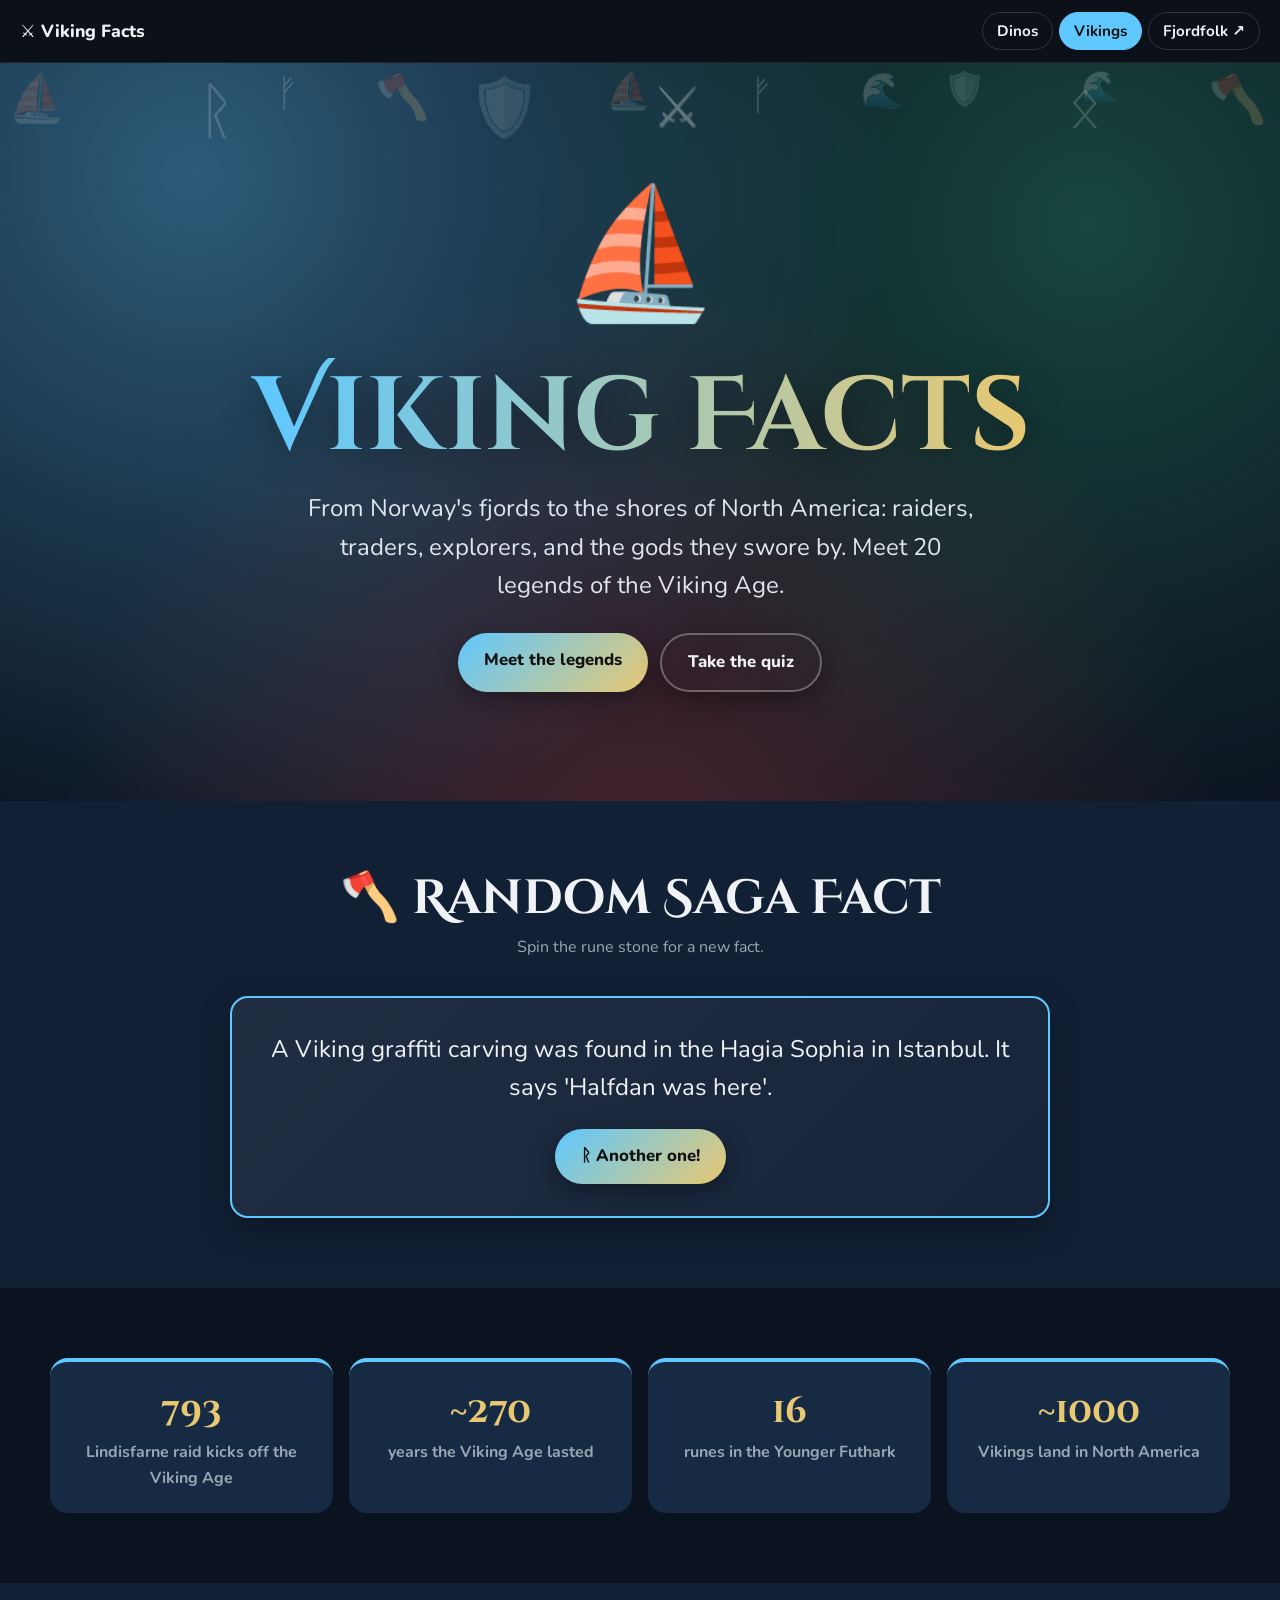
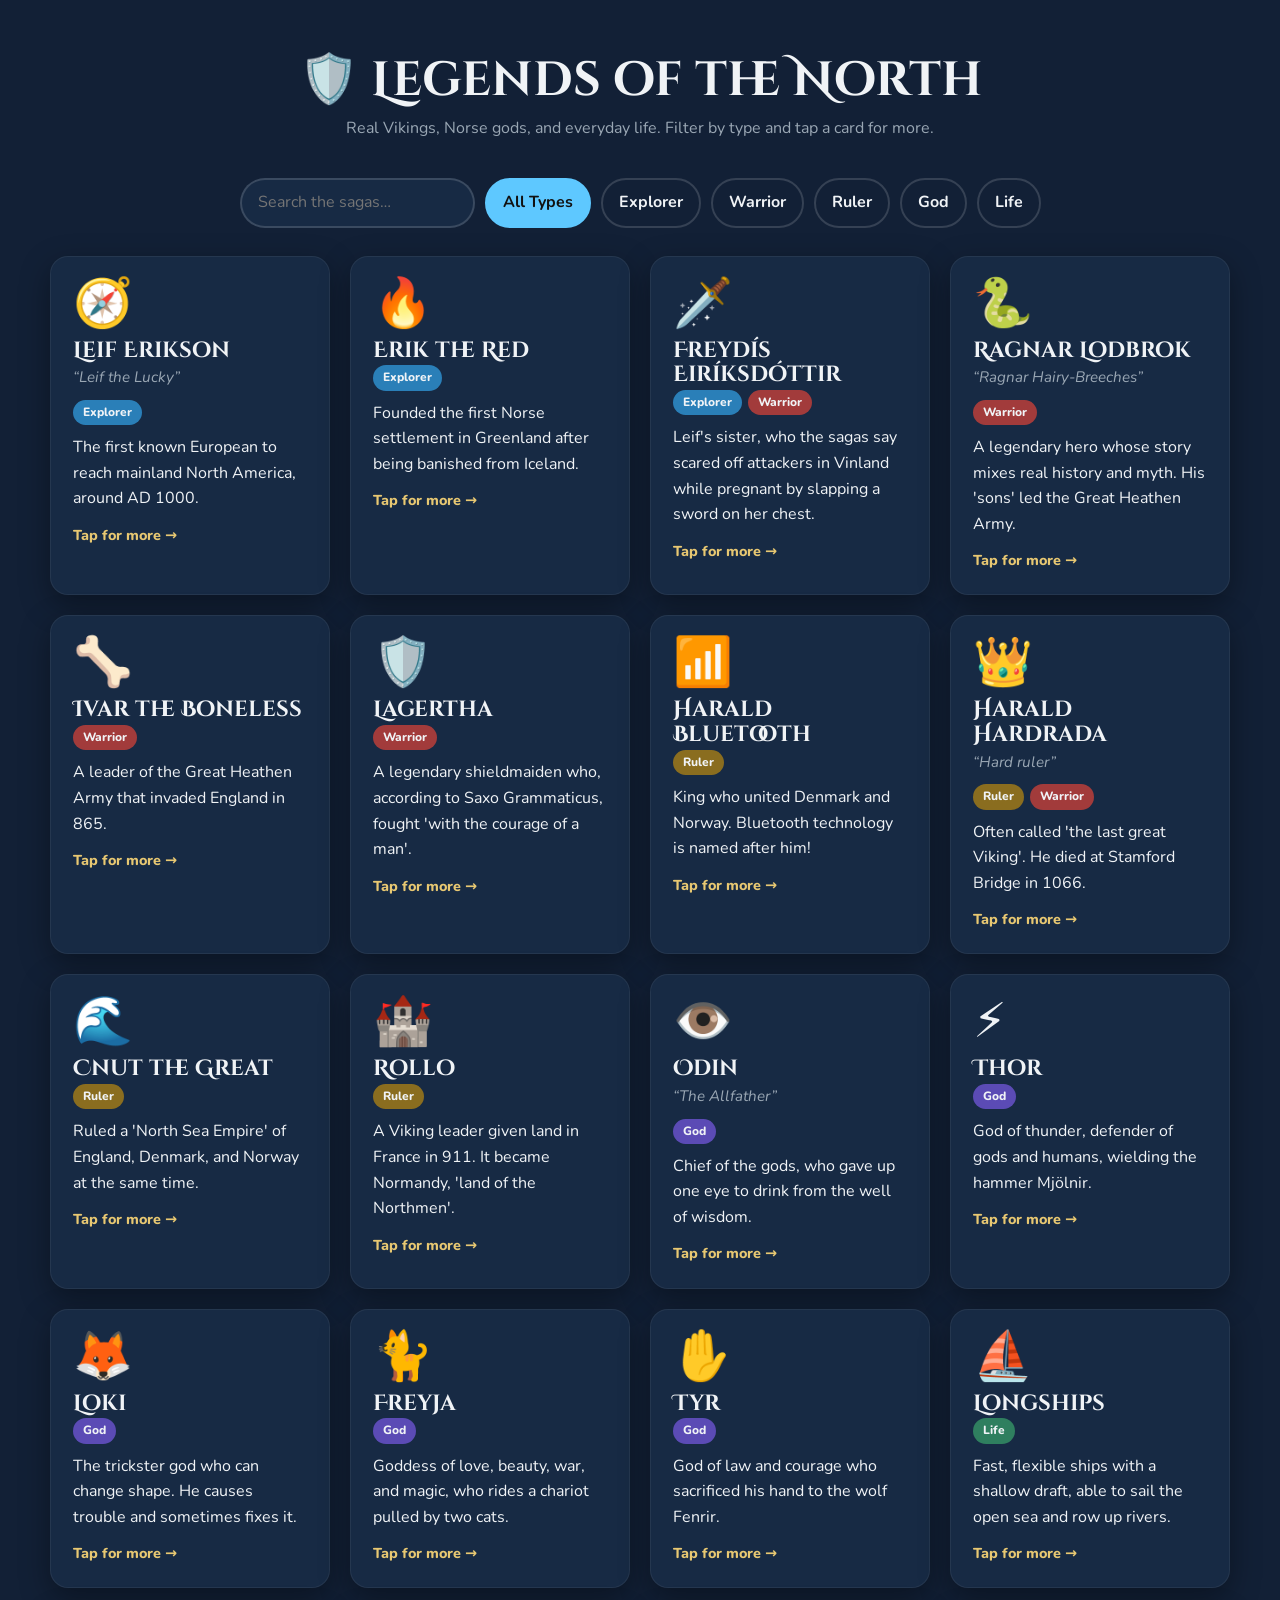
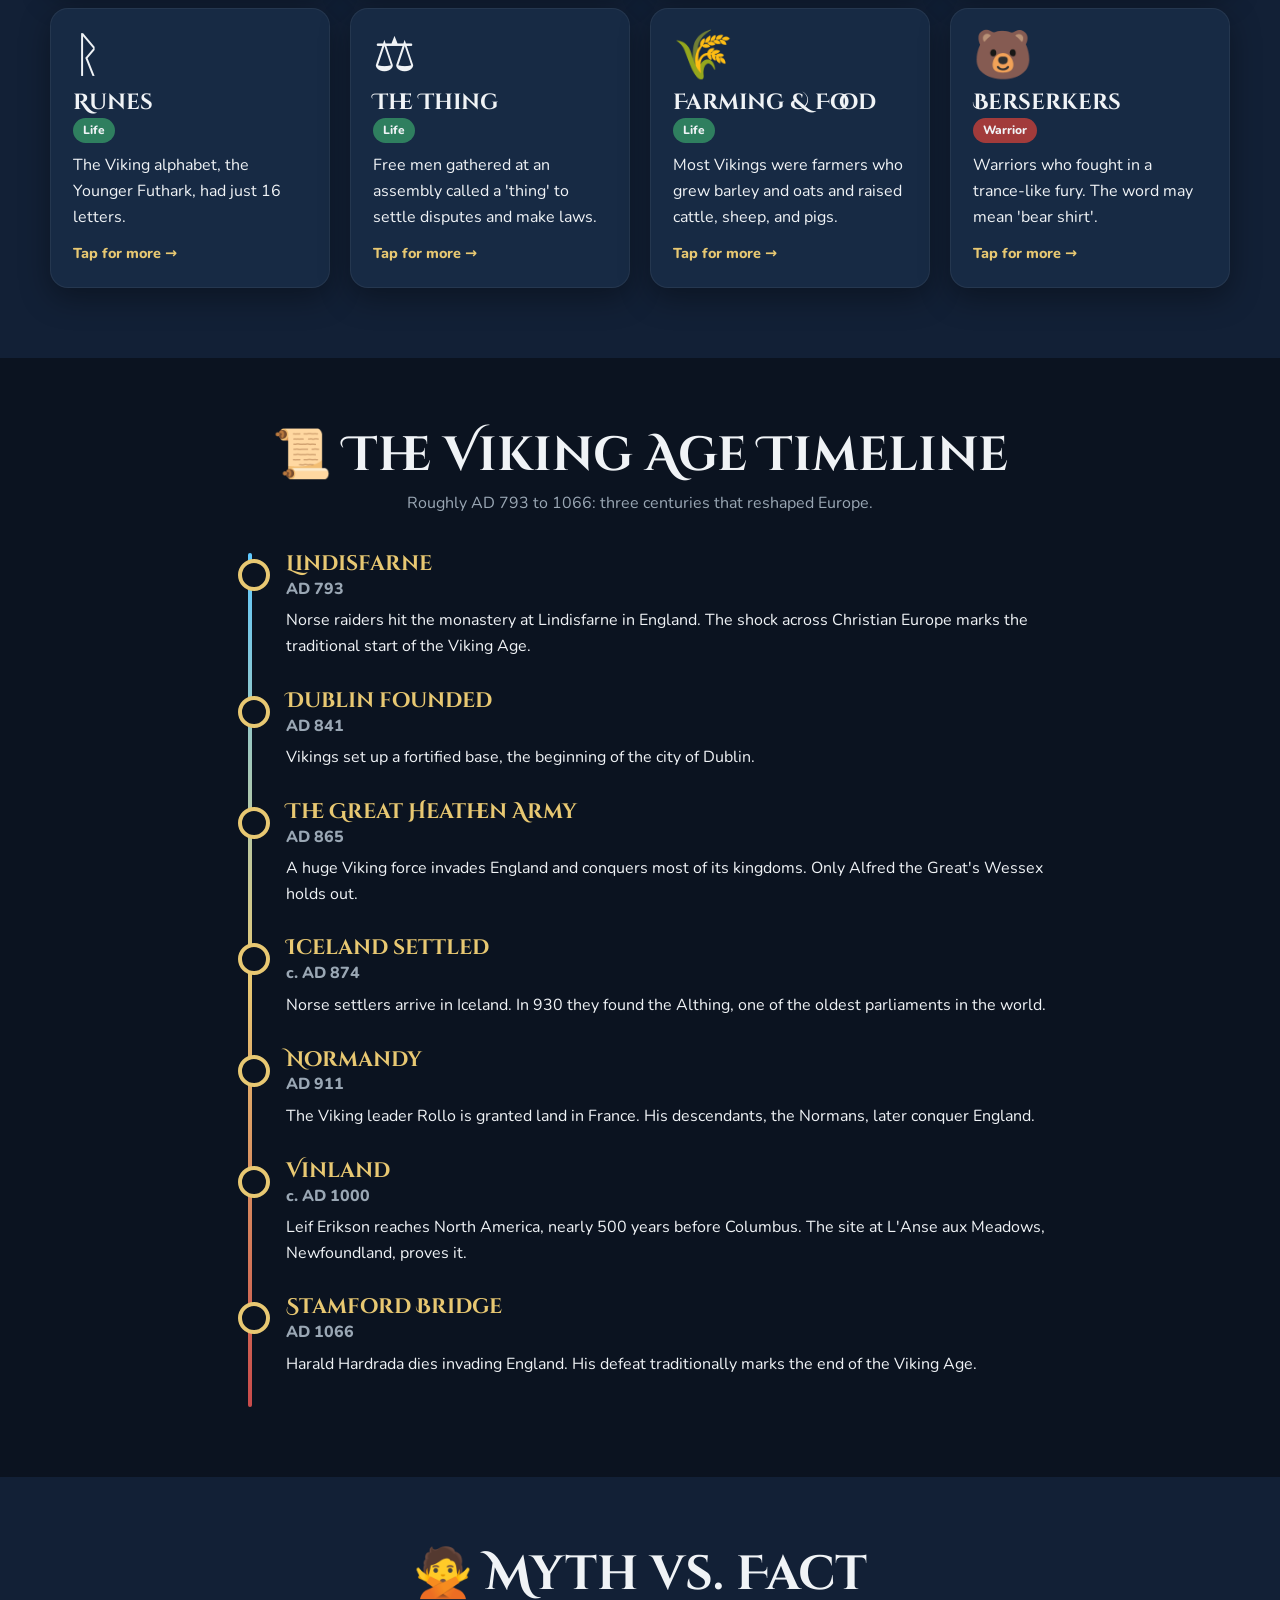
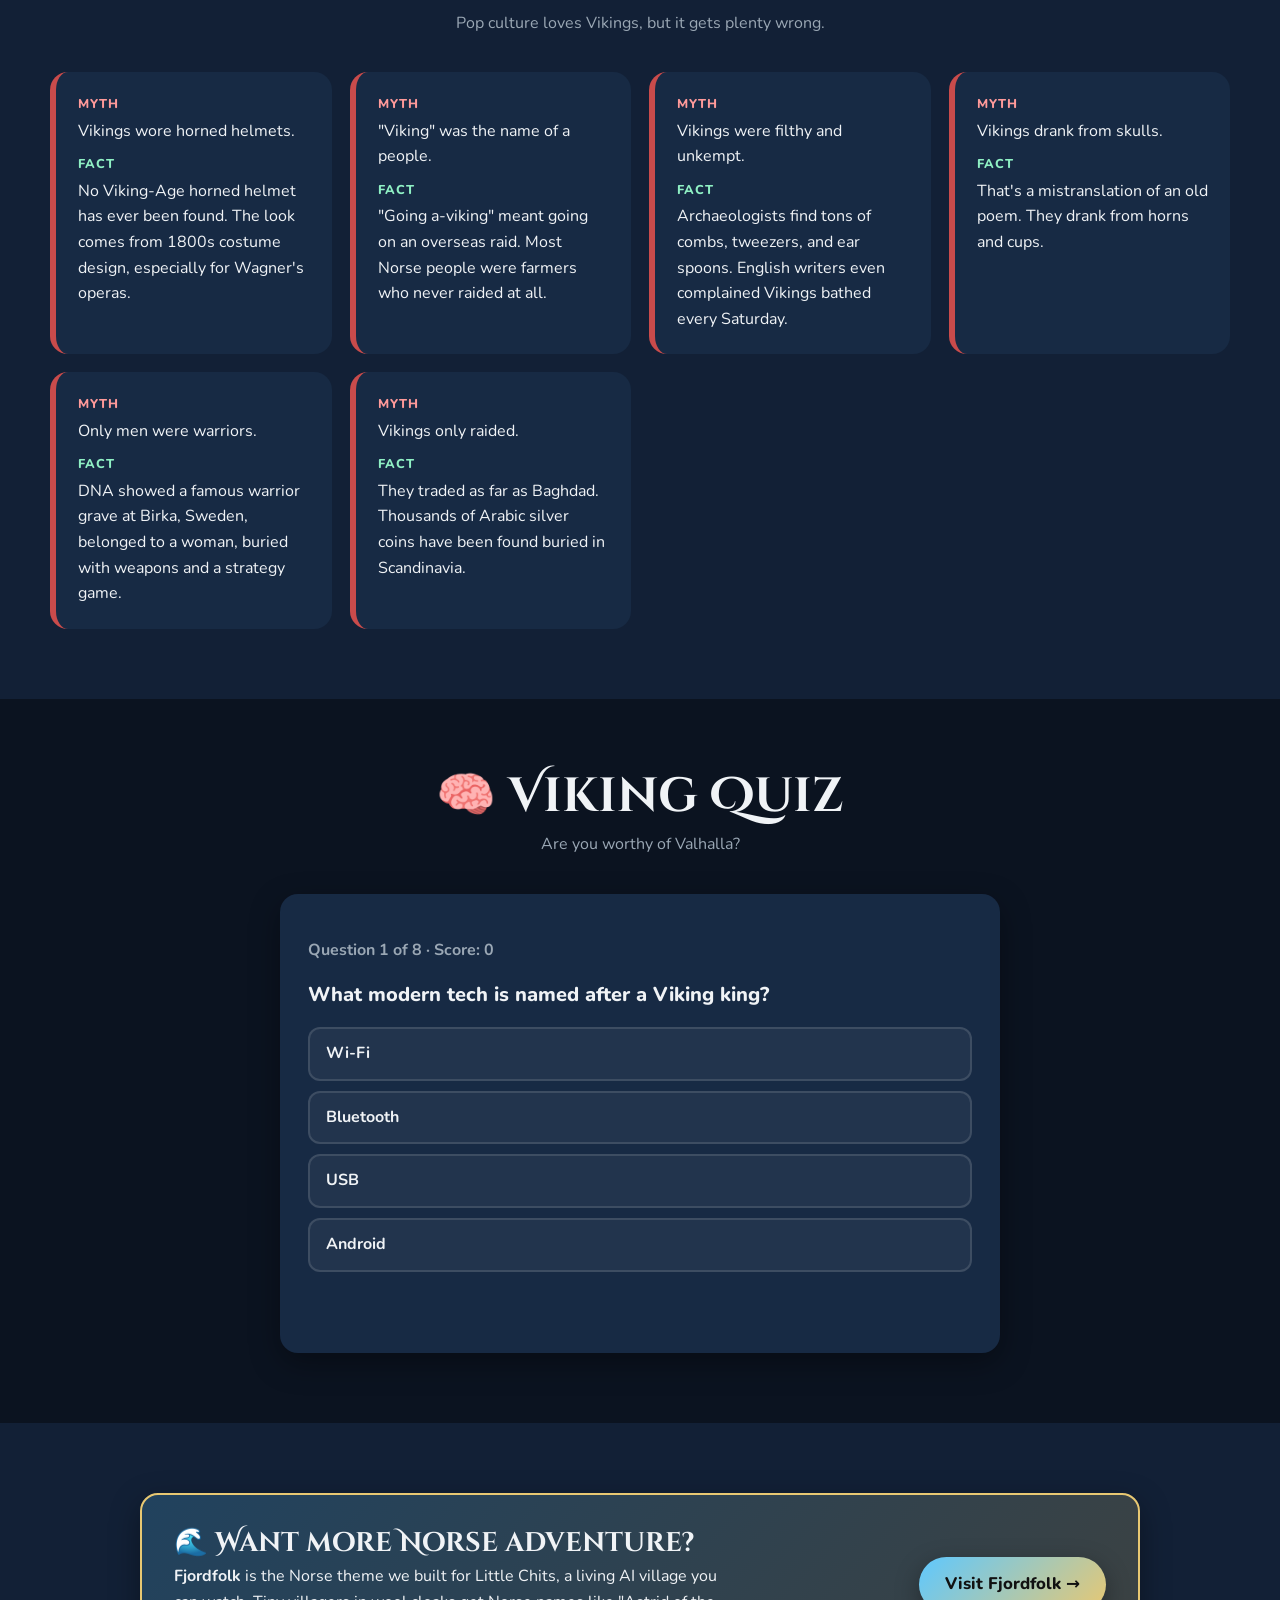
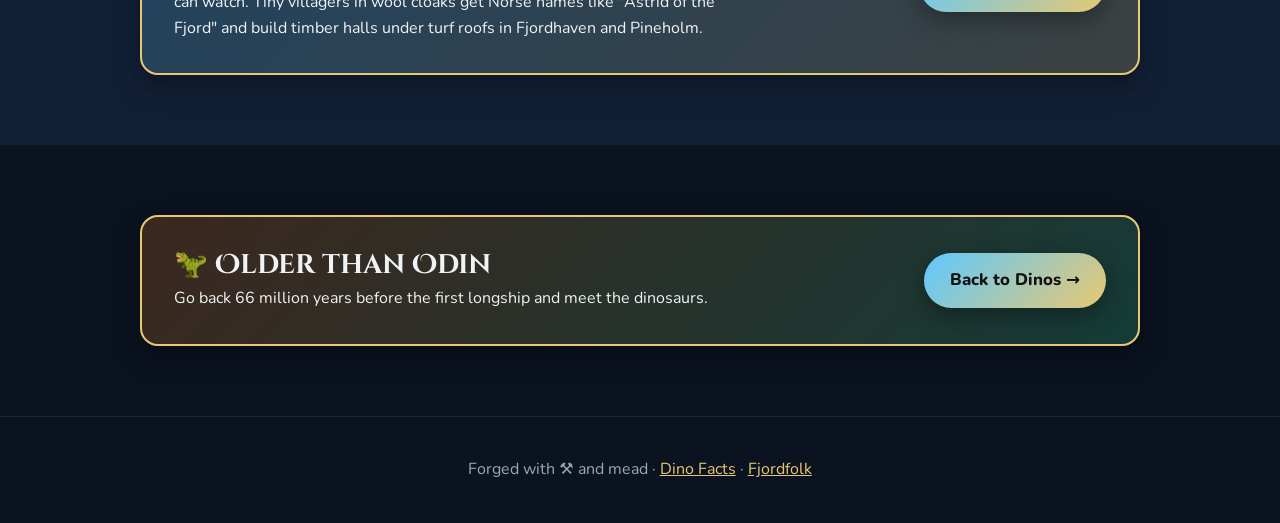
==== index.html @ f82a0529 "Viking Facts site Co-Authored-By: Claude Opus 5.5 <noreply@anthropic.com> Claude-Session: https://cl" ====
<!doctype html>
<html lang="en">
<head>
  <meta charset="utf-8" />
  <meta name="viewport" content="width=device-width, initial-scale=1" />
  <title>Viking Facts</title>
  <meta name="description" content="Raiders, explorers, gods and runes: epic facts about the Viking Age." />
  <link rel="icon" href="data:image/svg+xml,<svg xmlns='http://www.w3.org/2000/svg' viewBox='0 0 100 100'><text y='.9em' font-size='90'>⚔️</text></svg>" />
  <link rel="preconnect" href="https://fonts.googleapis.com" />
  <link rel="preconnect" href="https://fonts.gstatic.com" crossorigin />
  <link href="https://fonts.googleapis.com/css2?family=Cinzel+Decorative:wght@700&family=Nunito:wght@400;700;800&display=swap" rel="stylesheet" />
  <link rel="stylesheet" href="styles.css" />
</head>
<body class="vikings">
  <nav class="nav">
    <a class="brand" href="./">⚔️ Viking Facts</a>
    <div class="links">
      <a href="https://poptartsmmmgood117-bit.github.io/dino-facts-site/">Dinos</a>
      <a href="./" class="active">Vikings</a>
      <a href="https://github.com/poptartsmmmgood117-bit/little-chits/blob/feat/norse-theme/docs/norse-theme.md" class="fjordfolk-link" target="_blank" rel="noopener">Fjordfolk ↗</a>
    </div>
  </nav>

  <header class="hero">
    <div class="floaters" aria-hidden="true"></div>
    <div>
      <div class="big-emoji" aria-hidden="true">⛵</div>
      <h1>Viking Facts</h1>
      <p class="tagline">From Norway's fjords to the shores of North America: raiders, traders, explorers, and the gods they swore by. Meet <span id="item-count">20</span> legends of the Viking Age.</p>
      <div class="ctas">
        <a class="btn" href="#legends">Meet the legends</a>
        <a class="btn ghost" href="#quiz-section">Take the quiz</a>
      </div>
    </div>
  </header>

  <section class="alt">
    <div class="wrap reveal">
      <h2 class="section-title">🪓 Random Saga Fact</h2>
      <p class="section-sub">Spin the rune stone for a new fact.</p>
      <div class="fact-box">
        <p id="fact-text" aria-live="polite"></p>
        <button class="btn" id="fact-btn">ᚱ Another one!</button>
      </div>
    </div>
  </section>

  <section>
    <div class="wrap reveal">
      <div class="stats">
        <div class="stat"><div class="num">793</div><div class="lbl">Lindisfarne raid kicks off the Viking Age</div></div>
        <div class="stat"><div class="num">~270</div><div class="lbl">years the Viking Age lasted</div></div>
        <div class="stat"><div class="num">16</div><div class="lbl">runes in the Younger Futhark</div></div>
        <div class="stat"><div class="num">~1000</div><div class="lbl">Vikings land in North America</div></div>
      </div>
    </div>
  </section>

  <section class="alt" id="legends">
    <div class="wrap">
      <h2 class="section-title">🛡️ Legends of the North</h2>
      <p class="section-sub">Real Vikings, Norse gods, and everyday life. Filter by type and tap a card for more.</p>
      <div class="controls" id="controls">
        <input id="search" type="search" placeholder="Search the sagas…" aria-label="Search Viking facts" />
      </div>
      <div class="grid" id="grid"></div>
    </div>
  </section>

  <section>
    <div class="wrap">
      <h2 class="section-title">📜 The Viking Age Timeline</h2>
      <p class="section-sub">Roughly AD 793 to 1066: three centuries that reshaped Europe.</p>
      <div class="timeline">
        <div class="tl-item reveal"><h3>Lindisfarne</h3><div class="when">AD 793</div><p>Norse raiders hit the monastery at Lindisfarne in England. The shock across Christian Europe marks the traditional start of the Viking Age.</p></div>
        <div class="tl-item reveal"><h3>Dublin founded</h3><div class="when">AD 841</div><p>Vikings set up a fortified base, the beginning of the city of Dublin.</p></div>
        <div class="tl-item reveal"><h3>The Great Heathen Army</h3><div class="when">AD 865</div><p>A huge Viking force invades England and conquers most of its kingdoms. Only Alfred the Great's Wessex holds out.</p></div>
        <div class="tl-item reveal"><h3>Iceland settled</h3><div class="when">c. AD 874</div><p>Norse settlers arrive in Iceland. In 930 they found the Althing, one of the oldest parliaments in the world.</p></div>
        <div class="tl-item reveal"><h3>Normandy</h3><div class="when">AD 911</div><p>The Viking leader Rollo is granted land in France. His descendants, the Normans, later conquer England.</p></div>
        <div class="tl-item reveal"><h3>Vinland</h3><div class="when">c. AD 1000</div><p>Leif Erikson reaches North America, nearly 500 years before Columbus. The site at L'Anse aux Meadows, Newfoundland, proves it.</p></div>
        <div class="tl-item reveal"><h3>Stamford Bridge</h3><div class="when">AD 1066</div><p>Harald Hardrada dies invading England. His defeat traditionally marks the end of the Viking Age.</p></div>
      </div>
    </div>
  </section>

  <section class="alt">
    <div class="wrap">
      <h2 class="section-title">🙅 Myth vs. Fact</h2>
      <p class="section-sub">Pop culture loves Vikings, but it gets plenty wrong.</p>
      <div class="myths">
        <div class="myth reveal"><div class="label m">Myth</div><p>Vikings wore horned helmets.</p><div class="label f">Fact</div><p>No Viking-Age horned helmet has ever been found. The look comes from 1800s costume design, especially for Wagner's operas.</p></div>
        <div class="myth reveal"><div class="label m">Myth</div><p>"Viking" was the name of a people.</p><div class="label f">Fact</div><p>"Going a-viking" meant going on an overseas raid. Most Norse people were farmers who never raided at all.</p></div>
        <div class="myth reveal"><div class="label m">Myth</div><p>Vikings were filthy and unkempt.</p><div class="label f">Fact</div><p>Archaeologists find tons of combs, tweezers, and ear spoons. English writers even complained Vikings bathed every Saturday.</p></div>
        <div class="myth reveal"><div class="label m">Myth</div><p>Vikings drank from skulls.</p><div class="label f">Fact</div><p>That's a mistranslation of an old poem. They drank from horns and cups.</p></div>
        <div class="myth reveal"><div class="label m">Myth</div><p>Only men were warriors.</p><div class="label f">Fact</div><p>DNA showed a famous warrior grave at Birka, Sweden, belonged to a woman, buried with weapons and a strategy game.</p></div>
        <div class="myth reveal"><div class="label m">Myth</div><p>Vikings only raided.</p><div class="label f">Fact</div><p>They traded as far as Baghdad. Thousands of Arabic silver coins have been found buried in Scandinavia.</p></div>
      </div>
    </div>
  </section>

  <section id="quiz-section">
    <div class="wrap">
      <h2 class="section-title">🧠 Viking Quiz</h2>
      <p class="section-sub">Are you worthy of Valhalla?</p>
      <div class="quiz reveal" id="quiz"></div>
    </div>
  </section>

  <section class="alt">
    <div class="promo reveal">
      <div>
        <h3>🌊 Want more Norse adventure?</h3>
        <p><strong>Fjordfolk</strong> is the Norse theme we built for Little Chits, a living AI village you can watch. Tiny villagers in wool cloaks get Norse names like "Astrid of the Fjord" and build timber halls under turf roofs in Fjordhaven and Pineholm.</p>
      </div>
      <a class="btn fjordfolk-link" href="https://github.com/poptartsmmmgood117-bit/little-chits/blob/feat/norse-theme/docs/norse-theme.md" target="_blank" rel="noopener">Visit Fjordfolk →</a>
    </div>
  </section>

  <section>
    <div class="promo reveal" style="background: linear-gradient(135deg, rgba(255,122,24,0.2), rgba(61,220,151,0.2));">
      <div>
        <h3>🦖 Older than Odin</h3>
        <p>Go back 66 million years before the first longship and meet the dinosaurs.</p>
      </div>
      <a class="btn" href="https://poptartsmmmgood117-bit.github.io/dino-facts-site/">Back to Dinos →</a>
    </div>
  </section>

  <footer>Forged with ⚒️ and mead · <a href="https://poptartsmmmgood117-bit.github.io/dino-facts-site/">Dino Facts</a> · <a href="https://github.com/poptartsmmmgood117-bit/little-chits/blob/feat/norse-theme/docs/norse-theme.md" class="fjordfolk-link" target="_blank" rel="noopener">Fjordfolk</a></footer>

  <div class="modal" id="modal" role="dialog" aria-modal="true" aria-label="Details">
    <div class="panel">
      <button class="close" aria-label="Close">✕</button>
      <div id="modal-body"></div>
    </div>
  </div>

  <script>
    window.PAGE = {
      floaters: ["⛵", "🪓", "🛡️", "⚔️", "🌊", "ᚠ", "ᚱ", "ᛟ"],
      emptyText: "Nothing found. Lost at sea? 🌊",
      filterGroups: [{ name: "Types", values: ["Explorer", "Warrior", "Ruler", "God", "Life"] }],
      facts: [
        "Vikings reached North America around the year 1000, nearly 500 years before Columbus.",
        "Viking longships were so light they could be carried over land between rivers.",
        "Our days Tuesday, Wednesday, Thursday and Friday are named after Norse gods: Tyr, Odin (Woden), Thor, and Frigg.",
        "Norse women could own property, run farms, and divorce their husbands.",
        "Vikings used a 'sunstone', probably a crystal like Iceland spar, to find the sun on cloudy days.",
        "Words like 'sky', 'egg', 'knife', 'window' and 'berserk' all come from Old Norse.",
        "Iceland's parliament, the Althing, was founded in 930 and is one of the oldest in the world.",
        "Vikings served as elite bodyguards to the Byzantine emperor. They were called the Varangian Guard.",
        "A Viking graffiti carving was found in the Hagia Sophia in Istanbul. It says 'Halfdan was here'.",
        "Vikings played a board game called hnefatafl, a bit like chess.",
        "Bluetooth is named after Harald 'Bluetooth' Gormsson; its logo combines his initials in runes.",
        "Some Vikings filed grooves into their front teeth, possibly as a status symbol.",
        "Vikings made skis and ice skates out of animal bones.",
        "The Oseberg ship burial, from 834, held two women along with a cart, sleds, and animals.",
        "Vikings bleached their hair and beards with a strong lye soap. Blonde was in.",
      ],
      items: [
        { name: "Leif Erikson", icon: "🧭", tags: ["Explorer"], meaning: "Leif the Lucky",
          fact: "The first known European to reach mainland North America, around AD 1000.",
          stats: "c. 970 – c. 1020 · Iceland & Greenland",
          extra: ["He called the land 'Vinland' for the grapes (or berries) he found.", "His father was Erik the Red.", "In the US, October 9 is Leif Erikson Day."] },
        { name: "Erik the Red", icon: "🔥", tags: ["Explorer"],
          fact: "Founded the first Norse settlement in Greenland after being banished from Iceland.",
          stats: "c. 950 – c. 1003 · Norway, Iceland, Greenland",
          extra: ["He named it 'Greenland' to attract settlers. Clever marketing!", "He got his nickname from his red hair and beard.", "Norse Greenland lasted about 450 years."] },
        { name: "Freydís Eiríksdóttir", icon: "🗡️", tags: ["Explorer", "Warrior"],
          fact: "Leif's sister, who the sagas say scared off attackers in Vinland while pregnant by slapping a sword on her chest.",
          stats: "c. 1000 · Greenland & Vinland",
          extra: ["She appears in both Vinland sagas.", "The sagas show her as fierce and ruthless.", "She led her own expedition to Vinland."] },
        { name: "Ragnar Lodbrok", icon: "🐍", tags: ["Warrior"], meaning: "Ragnar Hairy-Breeches",
          fact: "A legendary hero whose story mixes real history and myth. His 'sons' led the Great Heathen Army.",
          stats: "9th century (legendary)",
          extra: ["Legend says he died in King Ælla's snake pit.", "His nickname came from protective shaggy trousers.", "Historians still debate whether he was one person or several."] },
        { name: "Ivar the Boneless", icon: "🦴", tags: ["Warrior"],
          fact: "A leader of the Great Heathen Army that invaded England in 865.",
          stats: "Died c. 873",
          extra: ["Nobody knows for sure where 'Boneless' came from.", "He helped capture York in 866.", "He may also have ruled Dublin."] },
        { name: "Lagertha", icon: "🛡️", tags: ["Warrior"],
          fact: "A legendary shieldmaiden who, according to Saxo Grammaticus, fought 'with the courage of a man'.",
          stats: "Legendary · Norway",
          extra: ["She appears in the 12th-century Gesta Danorum.", "The story says she was once married to Ragnar.", "Historians debate how common real shieldmaidens were."] },
        { name: "Harald Bluetooth", icon: "📶", tags: ["Ruler"],
          fact: "King who united Denmark and Norway. Bluetooth technology is named after him!",
          stats: "c. 910 – c. 986 · Denmark",
          extra: ["He raised the Jelling Stones, called 'Denmark's birth certificate'.", "The Bluetooth logo combines his runic initials ᚼ and ᛒ.", "His nickname may have come from a dead tooth."] },
        { name: "Harald Hardrada", icon: "👑", tags: ["Ruler", "Warrior"], meaning: "Hard ruler",
          fact: "Often called 'the last great Viking'. He died at Stamford Bridge in 1066.",
          stats: "c. 1015 – 1066 · Norway",
          extra: ["He served in the Byzantine Varangian Guard.", "He's said to have stood almost 2 m tall.", "He founded the city of Oslo."] },
        { name: "Cnut the Great", icon: "🌊", tags: ["Ruler"],
          fact: "Ruled a 'North Sea Empire' of England, Denmark, and Norway at the same time.",
          stats: "c. 990 – 1035",
          extra: ["Legend says he showed his courtiers he couldn't command the tide.", "He was a fairly popular king of England.", "He went on a pilgrimage to Rome in 1027."] },
        { name: "Rollo", icon: "🏰", tags: ["Ruler"],
          fact: "A Viking leader given land in France in 911. It became Normandy, 'land of the Northmen'.",
          stats: "c. 860 – c. 930",
          extra: ["William the Conqueror was his great-great-great-grandson.", "Legend says he was too big for any horse to carry.", "He was baptized as a Christian named Robert."] },
        { name: "Odin", icon: "👁️", tags: ["God"], meaning: "The Allfather",
          fact: "Chief of the gods, who gave up one eye to drink from the well of wisdom.",
          extra: ["He hung on the world tree Yggdrasil for nine nights to learn the runes.", "His ravens Huginn and Muninn (Thought and Memory) fly the world for him.", "He rides Sleipnir, an eight-legged horse."] },
        { name: "Thor", icon: "⚡", tags: ["God"],
          fact: "God of thunder, defender of gods and humans, wielding the hammer Mjölnir.",
          extra: ["His chariot is pulled by two goats he can eat and resurrect.", "Thursday is named after him.", "Mjölnir pendants were popular Viking jewelry."] },
        { name: "Loki", icon: "🦊", tags: ["God"],
          fact: "The trickster god who can change shape. He causes trouble and sometimes fixes it.",
          extra: ["He's the parent of the wolf Fenrir and the world serpent Jörmungandr.", "He once turned into a mare and gave birth to Sleipnir.", "He plays a key role in Ragnarök."] },
        { name: "Freyja", icon: "🐈", tags: ["God"],
          fact: "Goddess of love, beauty, war, and magic, who rides a chariot pulled by two cats.",
          extra: ["She chooses half of the slain warriors for her hall, Fólkvangr.", "She owns a cloak of falcon feathers that lets her fly.", "She's a master of seiðr magic."] },
        { name: "Tyr", icon: "✋", tags: ["God"],
          fact: "God of law and courage who sacrificed his hand to the wolf Fenrir.",
          extra: ["Tuesday is named after him.", "His rune ᛏ was carved on weapons for victory.", "He may once have been the chief god before Odin."] },
        { name: "Longships", icon: "⛵", tags: ["Life"],
          fact: "Fast, flexible ships with a shallow draft, able to sail the open sea and row up rivers.",
          extra: ["They could sail in water only about 1 m deep.", "Some were over 30 m long.", "Ships carried carved dragon heads, which could be removed near home."] },
        { name: "Runes", icon: "ᚱ", tags: ["Life"],
          fact: "The Viking alphabet, the Younger Futhark, had just 16 letters.",
          extra: ["Runes were designed with straight lines for easy carving into wood or stone.", "Thousands of rune stones survive in Scandinavia.", "Some runic messages are everyday notes, even love letters."] },
        { name: "The Thing", icon: "⚖️", tags: ["Life"],
          fact: "Free men gathered at an assembly called a 'thing' to settle disputes and make laws.",
          extra: ["A 'lawspeaker' recited the laws from memory.", "Norway's parliament is still called the Storting.", "Outlaws could be banished, as Erik the Red was."] },
        { name: "Farming & Food", icon: "🌾", tags: ["Life"],
          fact: "Most Vikings were farmers who grew barley and oats and raised cattle, sheep, and pigs.",
          extra: ["They ate two meals a day: 'day-meal' and 'night-meal'.", "Skyr, a yogurt-like dairy food, is still eaten in Iceland.", "They drank ale and mead."] },
        { name: "Berserkers", icon: "🐻", tags: ["Warrior"],
          fact: "Warriors who fought in a trance-like fury. The word may mean 'bear shirt'.",
          extra: ["Our word 'berserk' comes from them.", "Some sagas say they bit their shields.", "Their wolf-skin counterparts were called úlfheðnar."] },
      ],
      quiz: [
        { q: "Did Vikings wear horned helmets?", options: ["Yes, always", "Only in battle", "No, that's a myth", "Only kings did"], answer: 2, why: "The horns were invented for 19th-century operas." },
        { q: "Who reached North America around AD 1000?", options: ["Ragnar Lodbrok", "Leif Erikson", "Cnut the Great", "Rollo"], answer: 1, why: "Leif Erikson landed in 'Vinland'." },
        { q: "Which weekday is named after Thor?", options: ["Tuesday", "Wednesday", "Thursday", "Friday"], answer: 2, why: "Thursday = Thor's day." },
        { q: "What modern tech is named after a Viking king?", options: ["Wi‑Fi", "Bluetooth", "USB", "Android"], answer: 1, why: "Harald Bluetooth united Danish tribes, like Bluetooth unites devices." },
        { q: "How many runes were in the Younger Futhark?", options: ["16", "24", "26", "32"], answer: 0, why: "The older futhark had 24; the Viking Age version trimmed it to 16." },
        { q: "What did Odin sacrifice for wisdom?", options: ["His hand", "His eye", "His hammer", "His horse"], answer: 1, why: "Tyr gave his hand; Odin gave an eye." },
        { q: "What event marks the traditional start of the Viking Age?", options: ["Battle of Hastings", "Raid on Lindisfarne", "Founding of Dublin", "Settlement of Iceland"], answer: 1, why: "The raid on Lindisfarne in 793." },
        { q: "Where was a Viking's graffiti found?", options: ["The Colosseum", "The Hagia Sophia", "The Pyramids", "Notre-Dame"], answer: 1, why: "Someone carved 'Halfdan' into a balcony there." },
      ],
      quizPerfect: "⚔️ SKÅL! Valhalla awaits you!",
      quizDone: "A worthy effort. Raid again for a higher score!",
    };
  </script>
  <script src="site.js"></script>
</body>
</html>
---- styles.css ----
/* Shared styles for Dino Facts + Viking Facts */
:root {
  --bg: #0d1117;
  --bg-2: #161b22;
  --card: #1c232d;
  --text: #f0f3f6;
  --muted: #9aa7b4;
  --accent: #ff7a18;
  --accent-2: #ffd23f;
  --accent-3: #3ddc97;
  --radius: 18px;
  --shadow: 0 10px 30px rgba(0, 0, 0, 0.35);
}

body.vikings {
  --bg: #0b1320;
  --bg-2: #122036;
  --card: #172a44;
  --accent: #5ec8ff;
  --accent-2: #e8c872;
  --accent-3: #c94b4b;
}

* { box-sizing: border-box; }

html { scroll-behavior: smooth; }

body {
  margin: 0;
  font-family: "Nunito", system-ui, -apple-system, sans-serif;
  background: var(--bg);
  color: var(--text);
  line-height: 1.6;
  overflow-x: hidden;
}

h1, h2, h3 { font-family: "Bungee", "Nunito", sans-serif; font-weight: 400; line-height: 1.15; }
body.vikings h1, body.vikings h2, body.vikings h3 { font-family: "Cinzel Decorative", serif; font-weight: 700; }

a { color: var(--accent-2); }

/* ---------- Nav ---------- */
.nav {
  position: sticky; top: 0; z-index: 50;
  display: flex; align-items: center; justify-content: space-between; gap: 12px;
  padding: 12px 20px;
  background: rgba(13, 17, 23, 0.8);
  backdrop-filter: blur(10px);
  border-bottom: 1px solid rgba(255, 255, 255, 0.08);
}
.nav .brand { font-weight: 800; font-size: 1.1rem; text-decoration: none; color: var(--text); }
.nav .links { display: flex; gap: 6px; flex-wrap: wrap; }
.nav .links a {
  text-decoration: none; color: var(--text);
  padding: 6px 14px; border-radius: 999px; font-weight: 700; font-size: 0.95rem;
  border: 1px solid rgba(255, 255, 255, 0.15);
  transition: background 0.2s, transform 0.2s;
}
.nav .links a:hover { background: rgba(255, 255, 255, 0.1); transform: translateY(-2px); }
.nav .links a.active { background: var(--accent); color: #111; border-color: var(--accent); }

/* ---------- Hero ---------- */
.hero {
  position: relative;
  min-height: 82vh;
  display: grid; place-items: center; text-align: center;
  padding: 60px 20px 80px;
  overflow: hidden;
  isolation: isolate;
}
.hero::before {
  content: ""; position: absolute; inset: -20%; z-index: -2;
  background:
    radial-gradient(circle at 20% 30%, rgba(255, 122, 24, 0.45), transparent 45%),
    radial-gradient(circle at 80% 20%, rgba(255, 210, 63, 0.35), transparent 40%),
    radial-gradient(circle at 60% 85%, rgba(61, 220, 151, 0.35), transparent 45%);
  animation: drift 18s ease-in-out infinite alternate;
}
body.vikings .hero::before {
  background:
    radial-gradient(circle at 25% 25%, rgba(94, 200, 255, 0.4), transparent 45%),
    radial-gradient(circle at 75% 30%, rgba(61, 220, 151, 0.25), transparent 40%),
    radial-gradient(circle at 50% 90%, rgba(201, 75, 75, 0.3), transparent 45%);
}
@keyframes drift {
  from { transform: translate(0, 0) rotate(0deg); }
  to { transform: translate(4%, -3%) rotate(6deg); }
}
.hero h1 {
  font-size: clamp(2.6rem, 9vw, 6.5rem);
  margin: 0 0 12px;
  background: linear-gradient(90deg, var(--accent), var(--accent-2), var(--accent-3), var(--accent));
  background-size: 300% 100%;
  -webkit-background-clip: text; background-clip: text; color: transparent;
  animation: shimmer 6s linear infinite;
  filter: drop-shadow(0 6px 20px rgba(0, 0, 0, 0.4));
}
@keyframes shimmer { to { background-position: 300% 0; } }
.hero p.tagline { font-size: clamp(1.1rem, 2.6vw, 1.5rem); max-width: 680px; margin: 0 auto 28px; color: #dfe6ee; }
.hero .big-emoji { font-size: clamp(4rem, 14vw, 8rem); display: inline-block; animation: stomp 2.4s ease-in-out infinite; }
@keyframes stomp {
  0%, 100% { transform: translateY(0) rotate(-3deg); }
  50% { transform: translateY(-18px) rotate(3deg); }
}

.btn {
  display: inline-block; cursor: pointer;
  font: inherit; font-weight: 800; font-size: 1.05rem;
  padding: 14px 26px; border-radius: 999px; border: none;
  background: linear-gradient(135deg, var(--accent), var(--accent-2));
  color: #111; text-decoration: none;
  box-shadow: 0 8px 24px rgba(0, 0, 0, 0.35);
  transition: transform 0.15s, box-shadow 0.15s;
}
.btn:hover { transform: translateY(-3px) scale(1.03); box-shadow: 0 12px 30px rgba(0, 0, 0, 0.45); }
.btn:active { transform: translateY(0) scale(0.98); }
.btn.ghost { background: transparent; color: var(--text); border: 2px solid rgba(255, 255, 255, 0.3); }
.hero .ctas { display: flex; gap: 12px; justify-content: center; flex-wrap: wrap; }

/* Floating background critters */
.floaters { position: absolute; inset: 0; z-index: -1; pointer-events: none; }
.floaters span {
  position: absolute; font-size: 2.4rem; opacity: 0.18;
  animation: float 14s linear infinite;
}
@keyframes float {
  from { transform: translateY(110vh) rotate(0deg); }
  to { transform: translateY(-20vh) rotate(360deg); }
}

/* ---------- Sections ---------- */
section { padding: 70px 20px; }
.wrap { max-width: 1180px; margin: 0 auto; }
.section-title { text-align: center; font-size: clamp(1.8rem, 5vw, 3rem); margin: 0 0 8px; }
.section-sub { text-align: center; color: var(--muted); margin: 0 auto 36px; max-width: 640px; }
.alt { background: var(--bg-2); }

/* Fact of the moment */
.fact-box {
  max-width: 820px; margin: 0 auto; padding: 32px;
  border-radius: var(--radius);
  background: linear-gradient(135deg, rgba(255, 255, 255, 0.06), rgba(255, 255, 255, 0.02));
  border: 2px solid var(--accent);
  box-shadow: var(--shadow); text-align: center;
}
.fact-box p { font-size: clamp(1.15rem, 2.6vw, 1.5rem); margin: 0 0 22px; min-height: 3em; }
.fact-box p.pop { animation: pop 0.45s ease; }
@keyframes pop {
  0% { transform: scale(0.9); opacity: 0; }
  60% { transform: scale(1.04); opacity: 1; }
  100% { transform: scale(1); }
}

/* Stats strip */
.stats { display: grid; grid-template-columns: repeat(auto-fit, minmax(180px, 1fr)); gap: 16px; }
.stat {
  background: var(--card); border-radius: var(--radius); padding: 22px; text-align: center;
  border-top: 4px solid var(--accent);
}
.stat .num { font-family: "Bungee", sans-serif; font-size: 2.2rem; color: var(--accent-2); }
body.vikings .stat .num { font-family: "Cinzel Decorative", serif; font-weight: 700; }
.stat .lbl { color: var(--muted); font-weight: 700; }

/* Filters */
.controls { display: flex; flex-wrap: wrap; gap: 10px; justify-content: center; margin-bottom: 28px; }
.controls input {
  font: inherit; padding: 10px 16px; border-radius: 999px; min-width: 220px;
  border: 2px solid rgba(255, 255, 255, 0.15); background: var(--card); color: var(--text);
}
.chip {
  font: inherit; font-weight: 700; cursor: pointer;
  padding: 8px 16px; border-radius: 999px;
  border: 2px solid rgba(255, 255, 255, 0.15); background: transparent; color: var(--text);
  transition: all 0.2s;
}
.chip:hover { border-color: var(--accent); }
.chip.on { background: var(--accent); border-color: var(--accent); color: #111; }

/* Cards */
.grid { display: grid; grid-template-columns: repeat(auto-fill, minmax(260px, 1fr)); gap: 20px; }
.card {
  position: relative; background: var(--card); border-radius: var(--radius);
  padding: 22px; box-shadow: var(--shadow); cursor: pointer;
  border: 1px solid rgba(255, 255, 255, 0.06);
  transition: transform 0.25s, box-shadow 0.25s, border-color 0.25s;
  opacity: 0; transform: translateY(24px);
}
.card.in { opacity: 1; transform: translateY(0); }
.card:hover { transform: translateY(-6px) rotate(-0.6deg); border-color: var(--accent); box-shadow: 0 18px 40px rgba(0, 0, 0, 0.5); }
.card .icon { font-size: 3rem; line-height: 1; margin-bottom: 8px; display: inline-block; transition: transform 0.3s; }
.card:hover .icon { transform: scale(1.2) rotate(-8deg); }
.card h3 { margin: 4px 0 2px; font-size: 1.35rem; }
.card .meaning { color: var(--muted); font-style: italic; margin: 0 0 10px; font-size: 0.95rem; }
.card .tags { display: flex; flex-wrap: wrap; gap: 6px; margin-bottom: 10px; }
.tag { font-size: 0.75rem; font-weight: 800; padding: 3px 10px; border-radius: 999px; background: rgba(255, 255, 255, 0.1); }
.tag.Triassic { background: #c0563f; }
.tag.Jurassic { background: #2f8f6b; }
.tag.Cretaceous { background: #6a4cc2; }
.tag.Carnivore { background: #b8323a; }
.tag.Herbivore { background: #3c8d3a; }
.tag.Omnivore, .tag.Piscivore { background: #b07a1a; }
.card .fact { margin: 0; }
.card .more { margin-top: 12px; font-size: 0.9rem; color: var(--accent-2); font-weight: 800; }
.empty { text-align: center; color: var(--muted); grid-column: 1 / -1; }

/* Size bar */
.size-row { margin-top: 10px; }
.size-row .bar { height: 10px; border-radius: 999px; background: rgba(255, 255, 255, 0.08); overflow: hidden; }
.size-row .bar > div { height: 100%; border-radius: 999px; background: linear-gradient(90deg, var(--accent-3), var(--accent-2), var(--accent)); width: 0; transition: width 1s ease; }
.size-row small { color: var(--muted); font-weight: 700; }

/* Modal */
.modal {
  position: fixed; inset: 0; z-index: 100;
  display: none; place-items: center; padding: 20px;
  background: rgba(0, 0, 0, 0.7); backdrop-filter: blur(6px);
}
.modal.open { display: grid; }
.modal .panel {
  position: relative; max-width: 560px; width: 100%; max-height: 90vh; overflow: auto;
  background: var(--card); border-radius: var(--radius); padding: 30px;
  border: 2px solid var(--accent); animation: pop 0.35s ease;
}
.modal .panel .icon { font-size: 4.5rem; }
.modal .panel h3 { font-size: 2rem; margin: 6px 0; }
.modal .panel ul { padding-left: 20px; }
.modal .close {
  position: absolute; top: 12px; right: 12px; width: 40px; height: 40px;
  border-radius: 50%; border: none; cursor: pointer; font-size: 1.3rem;
  background: rgba(255, 255, 255, 0.1); color: var(--text);
}

/* Timeline */
.timeline { position: relative; max-width: 820px; margin: 0 auto; }
.timeline::before {
  content: ""; position: absolute; left: 18px; top: 0; bottom: 0; width: 4px;
  background: linear-gradient(var(--accent), var(--accent-2), var(--accent-3)); border-radius: 4px;
}
.tl-item { position: relative; padding: 0 0 30px 56px; }
.tl-item::before {
  content: ""; position: absolute; left: 8px; top: 6px; width: 24px; height: 24px;
  border-radius: 50%; background: var(--bg); border: 4px solid var(--accent-2);
}
.tl-item h3 { margin: 0; font-size: 1.3rem; color: var(--accent-2); }
.tl-item .when { font-weight: 800; color: var(--muted); }
.tl-item p { margin: 6px 0 0; }

/* Quiz */
.quiz { max-width: 720px; margin: 0 auto; background: var(--card); border-radius: var(--radius); padding: 28px; box-shadow: var(--shadow); }
.quiz .q { font-size: 1.25rem; font-weight: 800; margin: 0 0 16px; }
.quiz .opts { display: grid; gap: 10px; }
.quiz .opts button {
  font: inherit; font-weight: 700; text-align: left; cursor: pointer;
  padding: 12px 16px; border-radius: 12px; color: var(--text);
  background: rgba(255, 255, 255, 0.05); border: 2px solid rgba(255, 255, 255, 0.12);
  transition: background 0.2s, border-color 0.2s;
}
.quiz .opts button:hover:not(:disabled) { border-color: var(--accent); }
.quiz .opts button.right { background: rgba(61, 220, 151, 0.25); border-color: #3ddc97; }
.quiz .opts button.wrong { background: rgba(201, 75, 75, 0.25); border-color: #c94b4b; }
.quiz .feedback { min-height: 1.6em; margin: 14px 0; font-weight: 700; }
.quiz .score { color: var(--muted); font-weight: 700; }

/* Myth vs fact */
.myths { display: grid; grid-template-columns: repeat(auto-fit, minmax(280px, 1fr)); gap: 18px; }
.myth { background: var(--card); border-radius: var(--radius); padding: 22px; border-left: 6px solid var(--accent-3); }
.myth .label { font-weight: 800; font-size: 0.8rem; letter-spacing: 0.08em; text-transform: uppercase; }
.myth .m { color: #ff9a9a; }
.myth .f { color: #8ff0c4; margin-top: 10px; }
.myth p { margin: 4px 0 0; }

/* Cross-promo banner */
.promo {
  display: flex; flex-wrap: wrap; align-items: center; justify-content: space-between; gap: 20px;
  max-width: 1000px; margin: 0 auto; padding: 32px; border-radius: var(--radius);
  background: linear-gradient(135deg, rgba(94, 200, 255, 0.2), rgba(232, 200, 114, 0.2));
  border: 2px solid var(--accent-2); box-shadow: var(--shadow);
}
.promo h3 { margin: 0 0 6px; font-size: 1.7rem; }
.promo p { margin: 0; max-width: 560px; }

footer { text-align: center; padding: 40px 20px; color: var(--muted); border-top: 1px solid rgba(255, 255, 255, 0.08); }

/* Reveal on scroll */
.reveal { opacity: 0; transform: translateY(30px); transition: opacity 0.7s, transform 0.7s; }
.reveal.in { opacity: 1; transform: none; }

@media (max-width: 600px) {
  .nav { padding: 10px 16px; }
  .nav .brand { font-size: 0.95rem; }
  section { padding: 50px 16px; }
  .controls input { min-width: 0; width: 100%; }
  .promo { padding: 22px; }
}

@media (prefers-reduced-motion: reduce) {
  *, *::before, *::after { animation: none !important; transition: none !important; }
  .card, .reveal { opacity: 1; transform: none; }
}

/* Viking tag colors */
.tag.Explorer { background: #2a7fb8; }
.tag.Warrior { background: #a23b3b; }
.tag.Ruler { background: #8a6d1f; }
.tag.God { background: #5b4bb5; }
.tag.Life { background: #2f7f5f; }
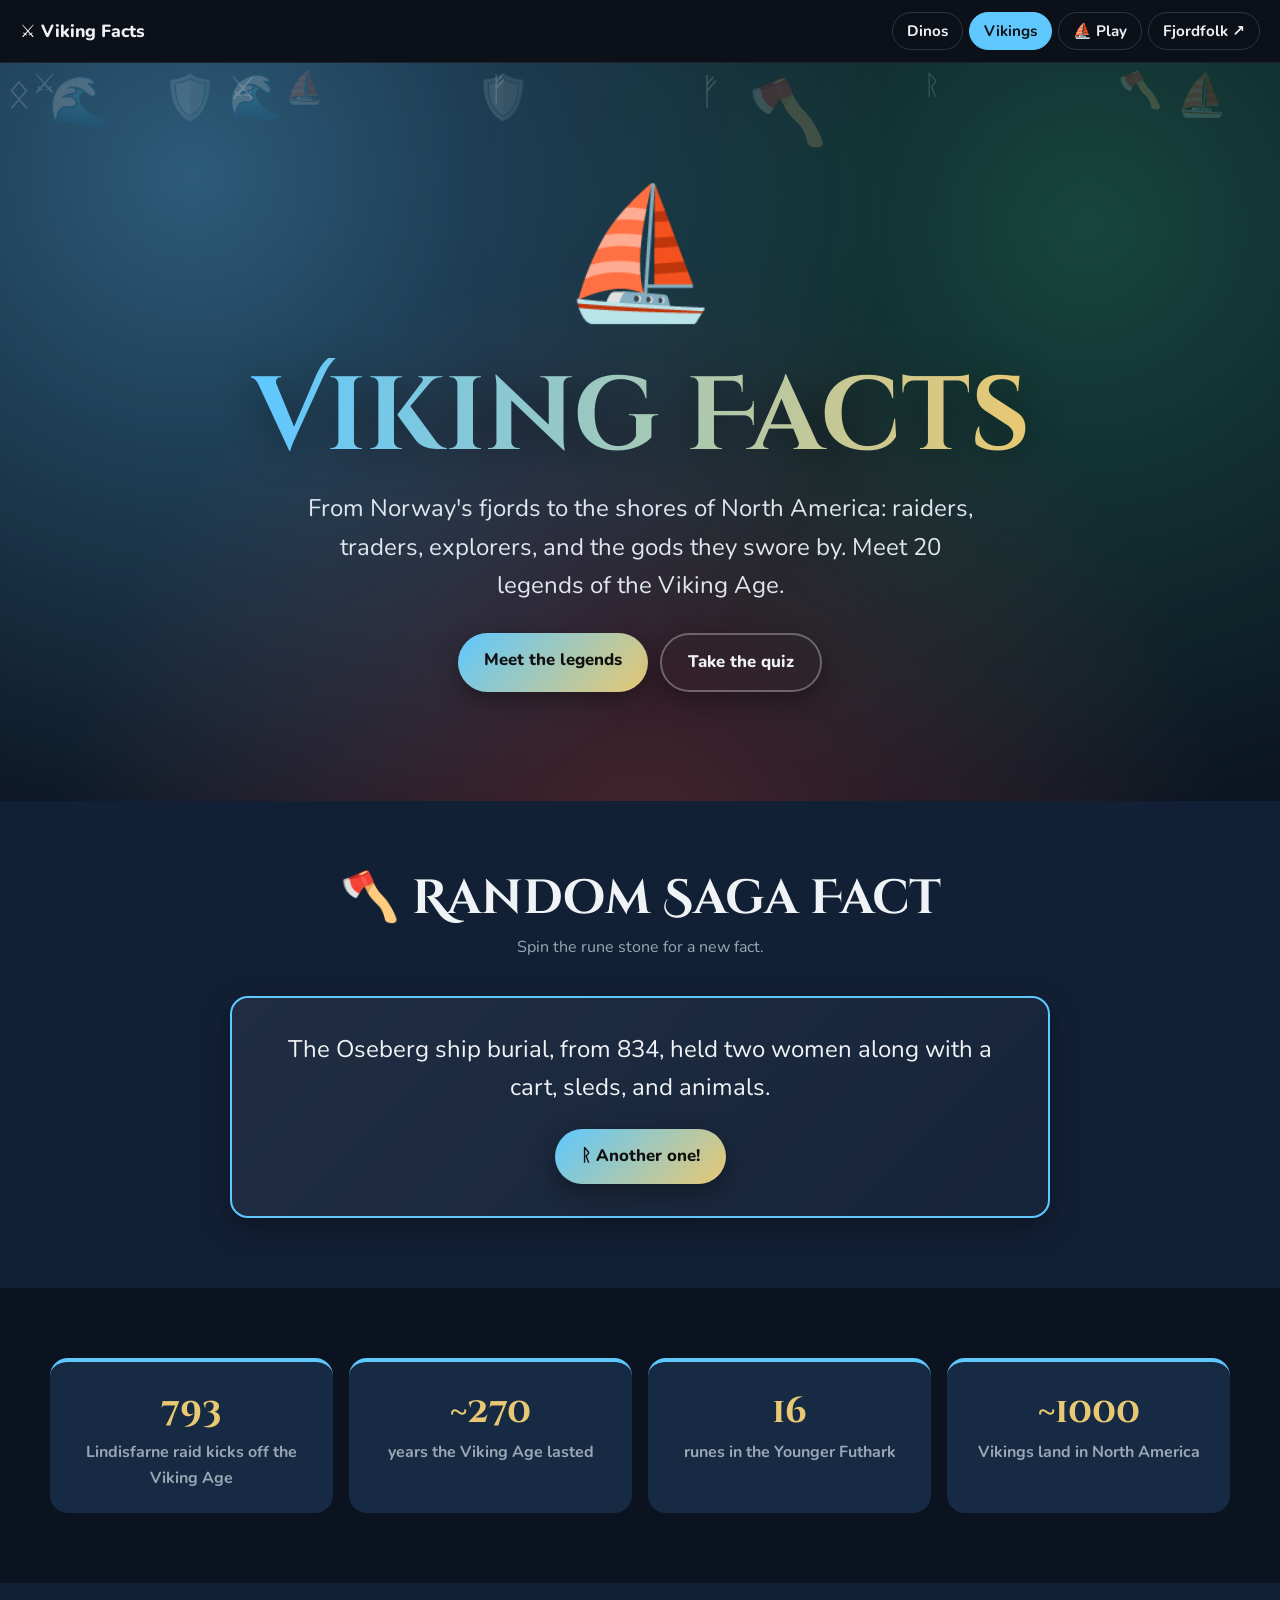
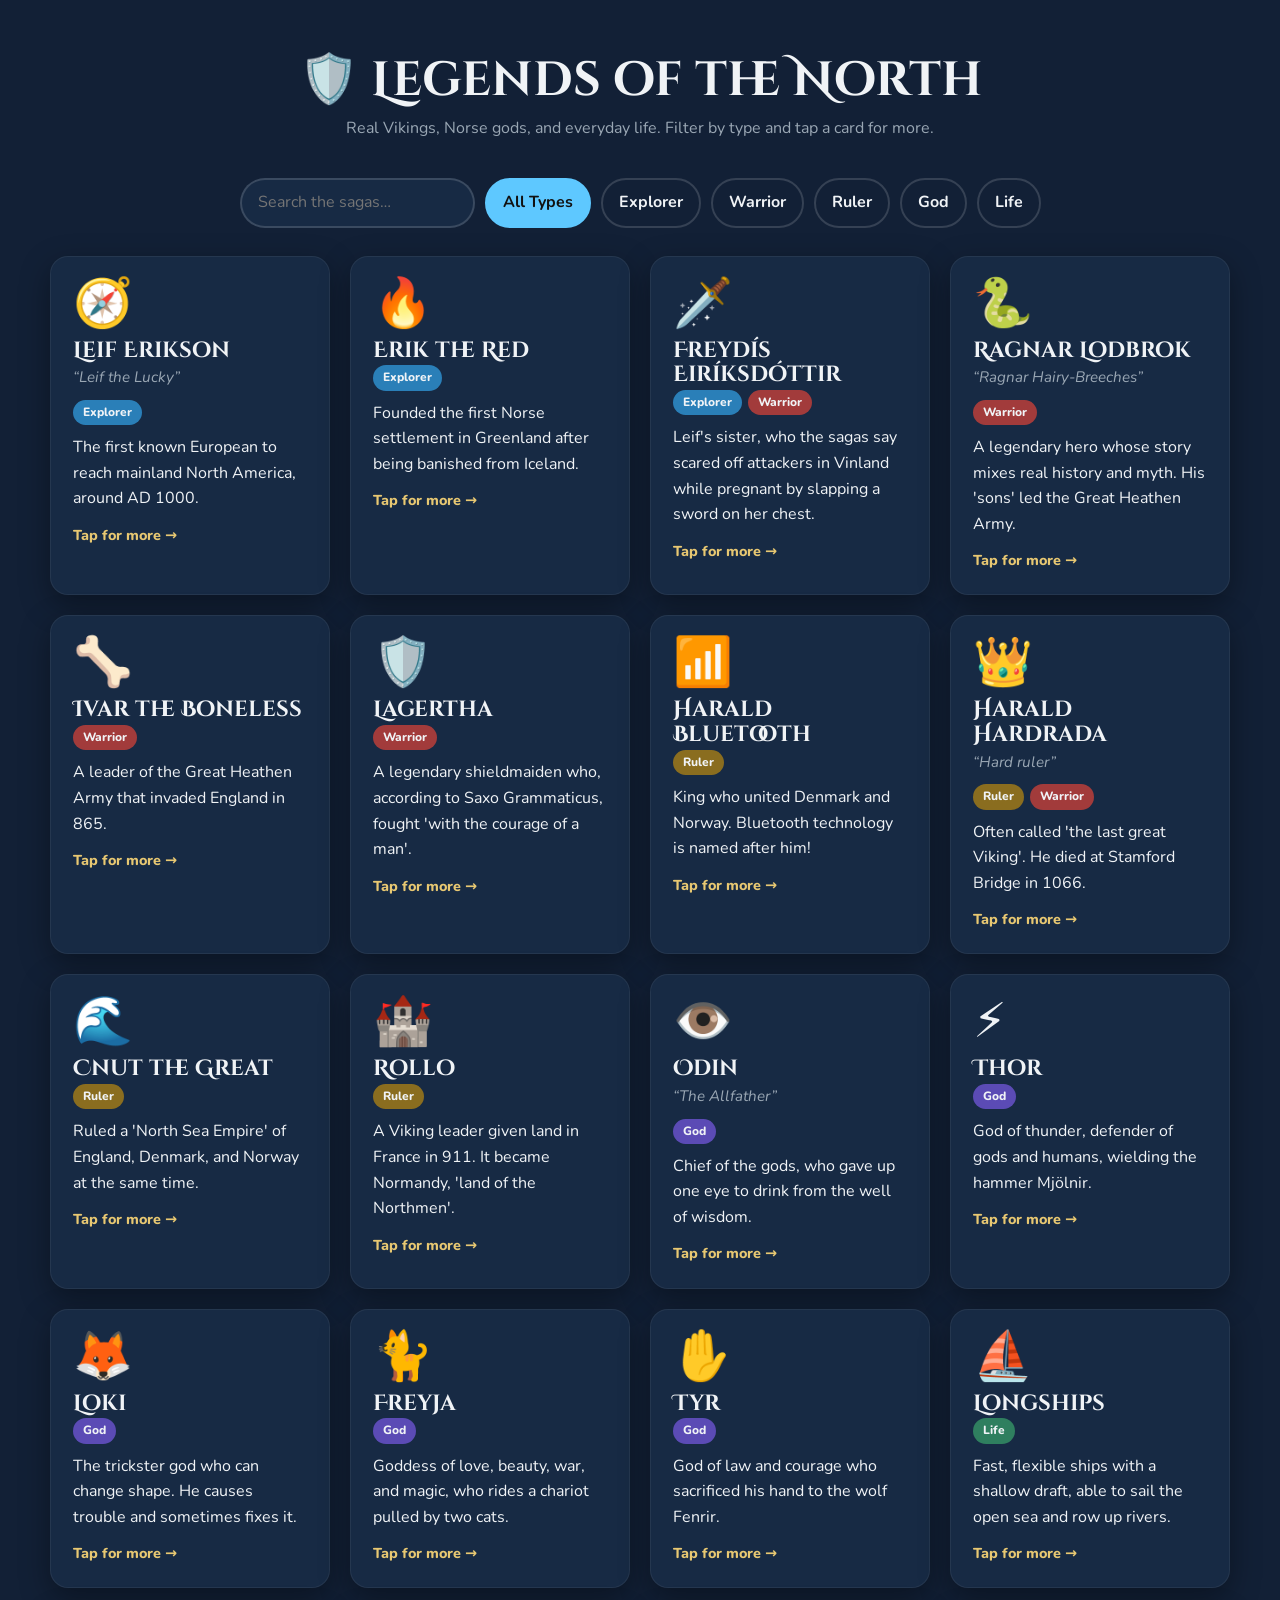
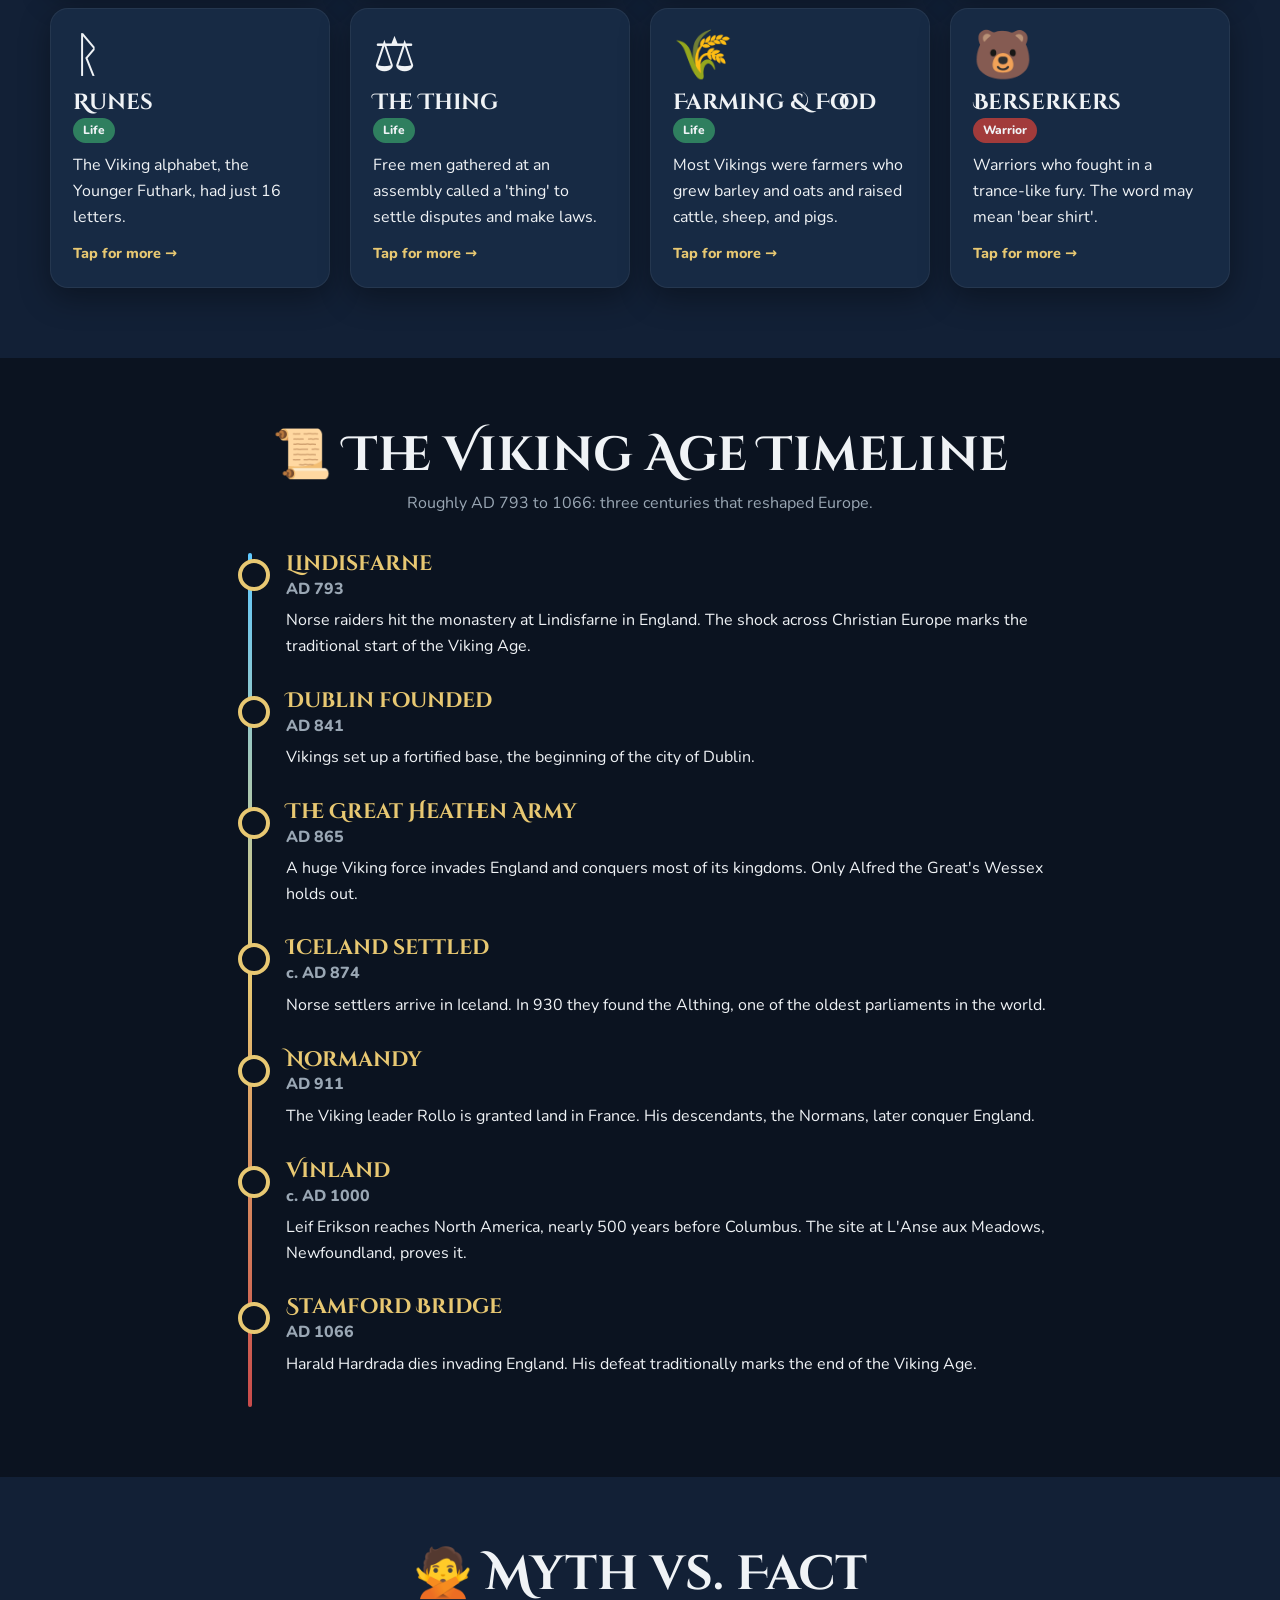
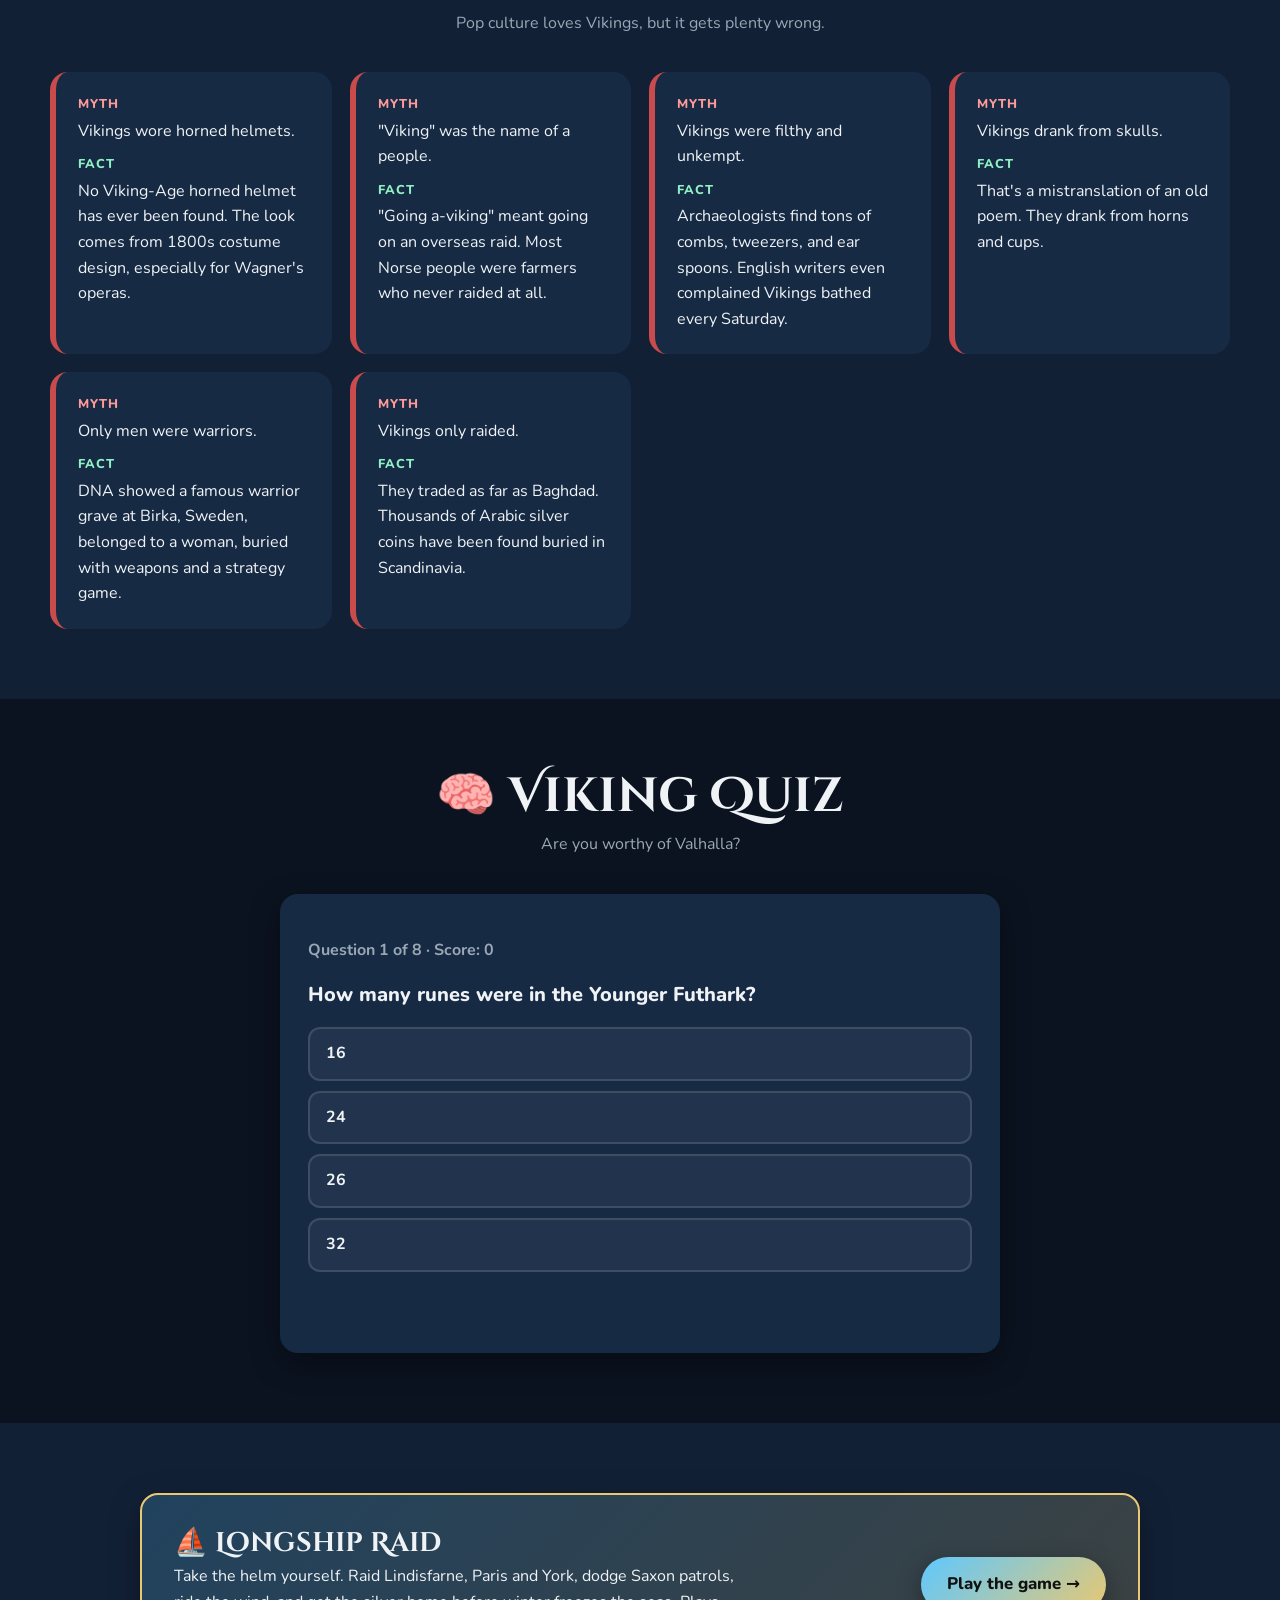
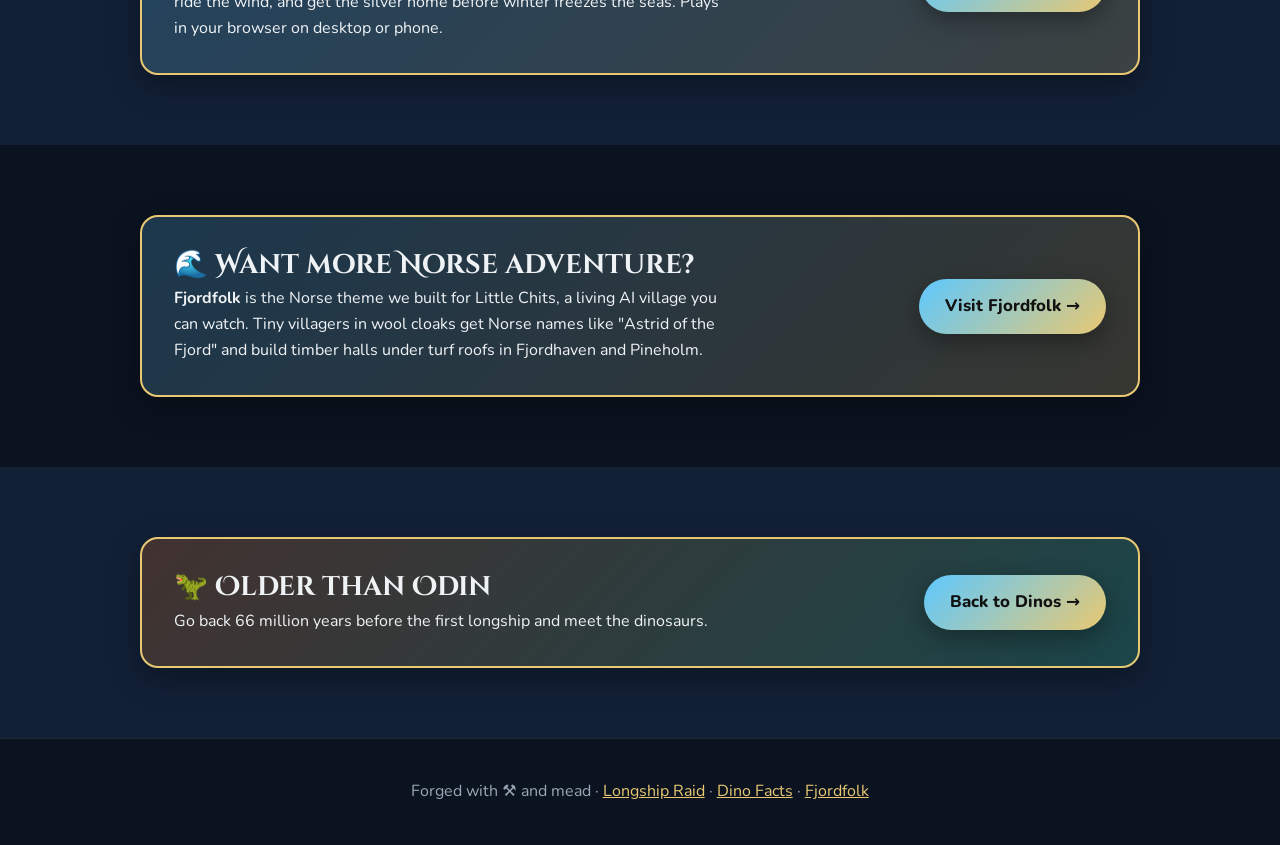
==== commit 05e9454e: "Add Longship Raid mini-game Moves the browser Viking raiding game here from dino-facts-site, at raid" ====
--- a/index.html
+++ b/index.html
@@ -17,6 +17,7 @@
     <div class="links">
       <a href="https://poptartsmmmgood117-bit.github.io/dino-facts-site/">Dinos</a>
       <a href="./" class="active">Vikings</a>
+      <a href="raid/">⛵ Play</a>
       <a href="https://github.com/poptartsmmmgood117-bit/little-chits/blob/feat/norse-theme/docs/norse-theme.md" class="fjordfolk-link" target="_blank" rel="noopener">Fjordfolk ↗</a>
     </div>
   </nav>
@@ -109,6 +110,16 @@
   <section class="alt">
     <div class="promo reveal">
       <div>
+        <h3>⛵ Longship Raid</h3>
+        <p>Take the helm yourself. Raid Lindisfarne, Paris and York, dodge Saxon patrols, ride the wind, and get the silver home before winter freezes the seas. Plays in your browser on desktop or phone.</p>
+      </div>
+      <a class="btn" href="raid/">Play the game →</a>
+    </div>
+  </section>
+
+  <section>
+    <div class="promo reveal">
+      <div>
         <h3>🌊 Want more Norse adventure?</h3>
         <p><strong>Fjordfolk</strong> is the Norse theme we built for Little Chits, a living AI village you can watch. Tiny villagers in wool cloaks get Norse names like "Astrid of the Fjord" and build timber halls under turf roofs in Fjordhaven and Pineholm.</p>
       </div>
@@ -116,7 +127,7 @@
     </div>
   </section>
 
-  <section>
+  <section class="alt">
     <div class="promo reveal" style="background: linear-gradient(135deg, rgba(255,122,24,0.2), rgba(61,220,151,0.2));">
       <div>
         <h3>🦖 Older than Odin</h3>
@@ -126,7 +137,7 @@
     </div>
   </section>
 
-  <footer>Forged with ⚒️ and mead · <a href="https://poptartsmmmgood117-bit.github.io/dino-facts-site/">Dino Facts</a> · <a href="https://github.com/poptartsmmmgood117-bit/little-chits/blob/feat/norse-theme/docs/norse-theme.md" class="fjordfolk-link" target="_blank" rel="noopener">Fjordfolk</a></footer>
+  <footer>Forged with ⚒️ and mead · <a href="raid/">Longship Raid</a> · <a href="https://poptartsmmmgood117-bit.github.io/dino-facts-site/">Dino Facts</a> · <a href="https://github.com/poptartsmmmgood117-bit/little-chits/blob/feat/norse-theme/docs/norse-theme.md" class="fjordfolk-link" target="_blank" rel="noopener">Fjordfolk</a></footer>
 
   <div class="modal" id="modal" role="dialog" aria-modal="true" aria-label="Details">
     <div class="panel">
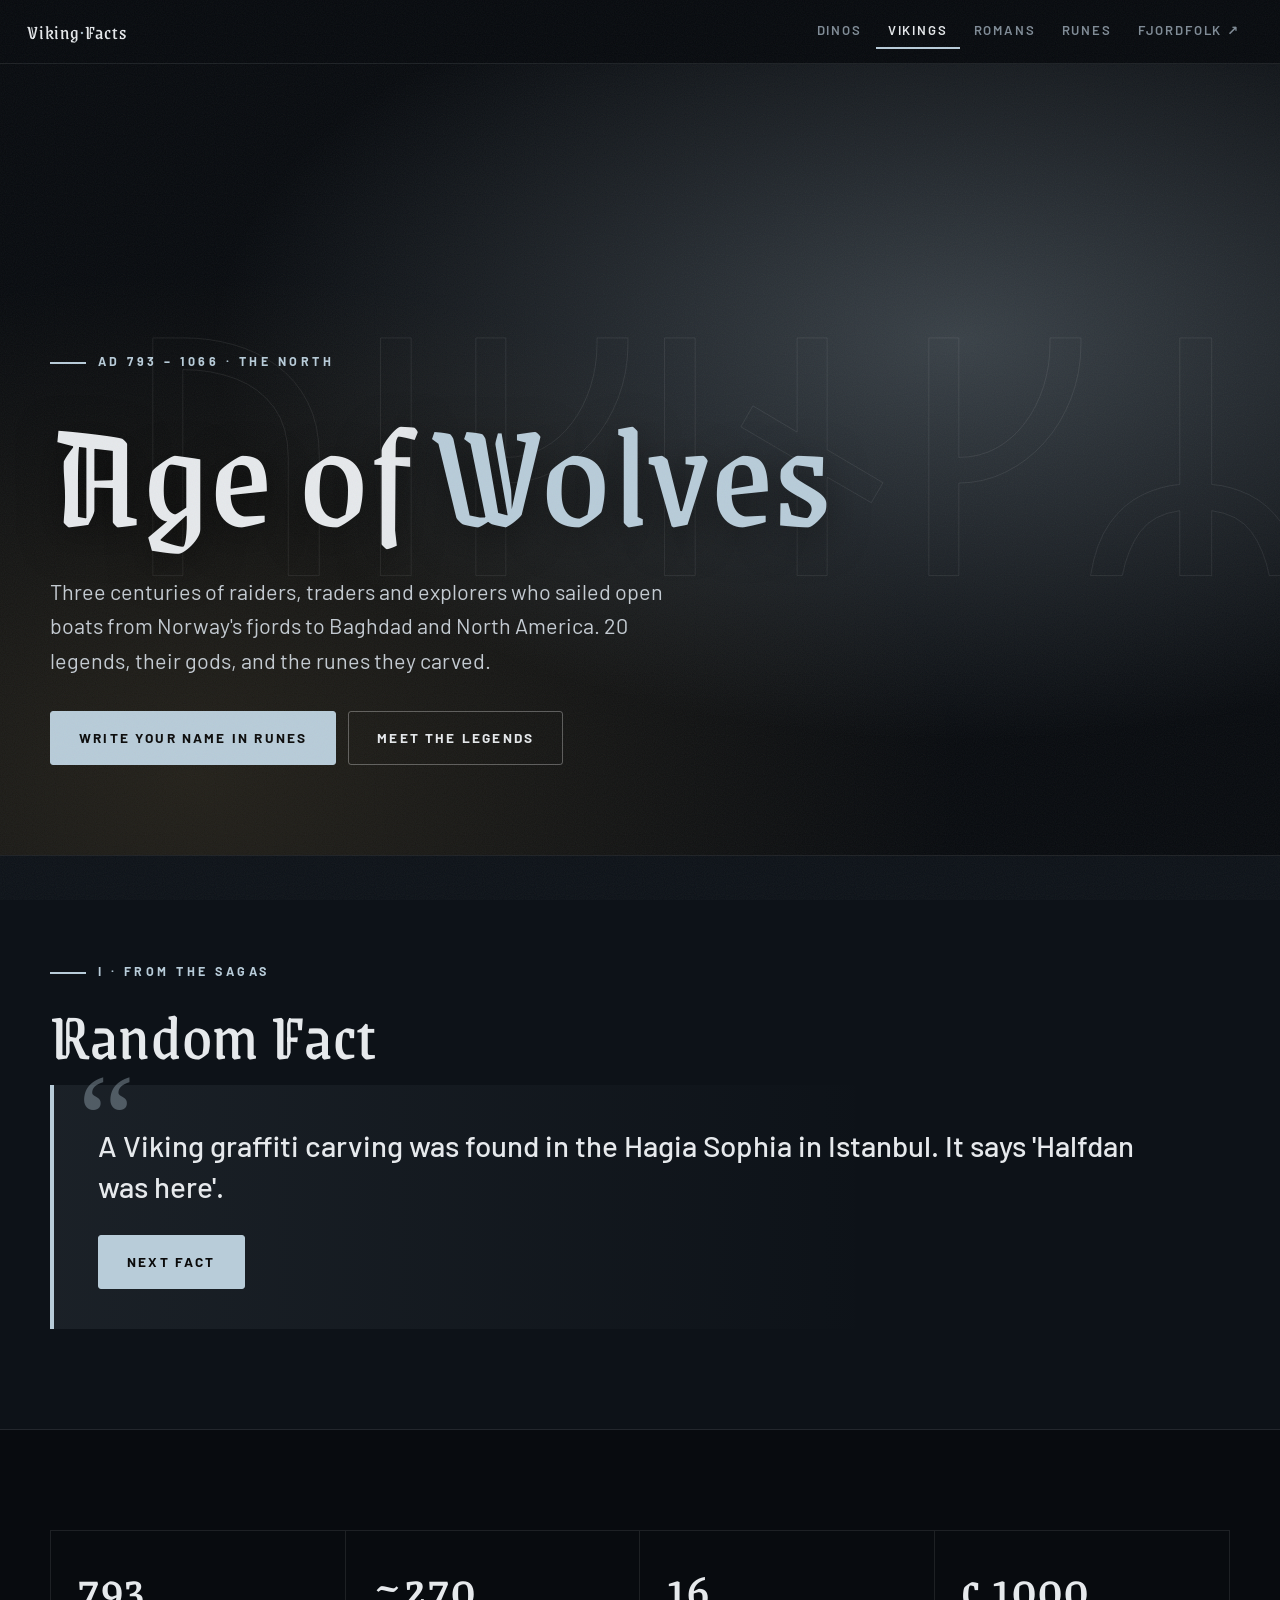
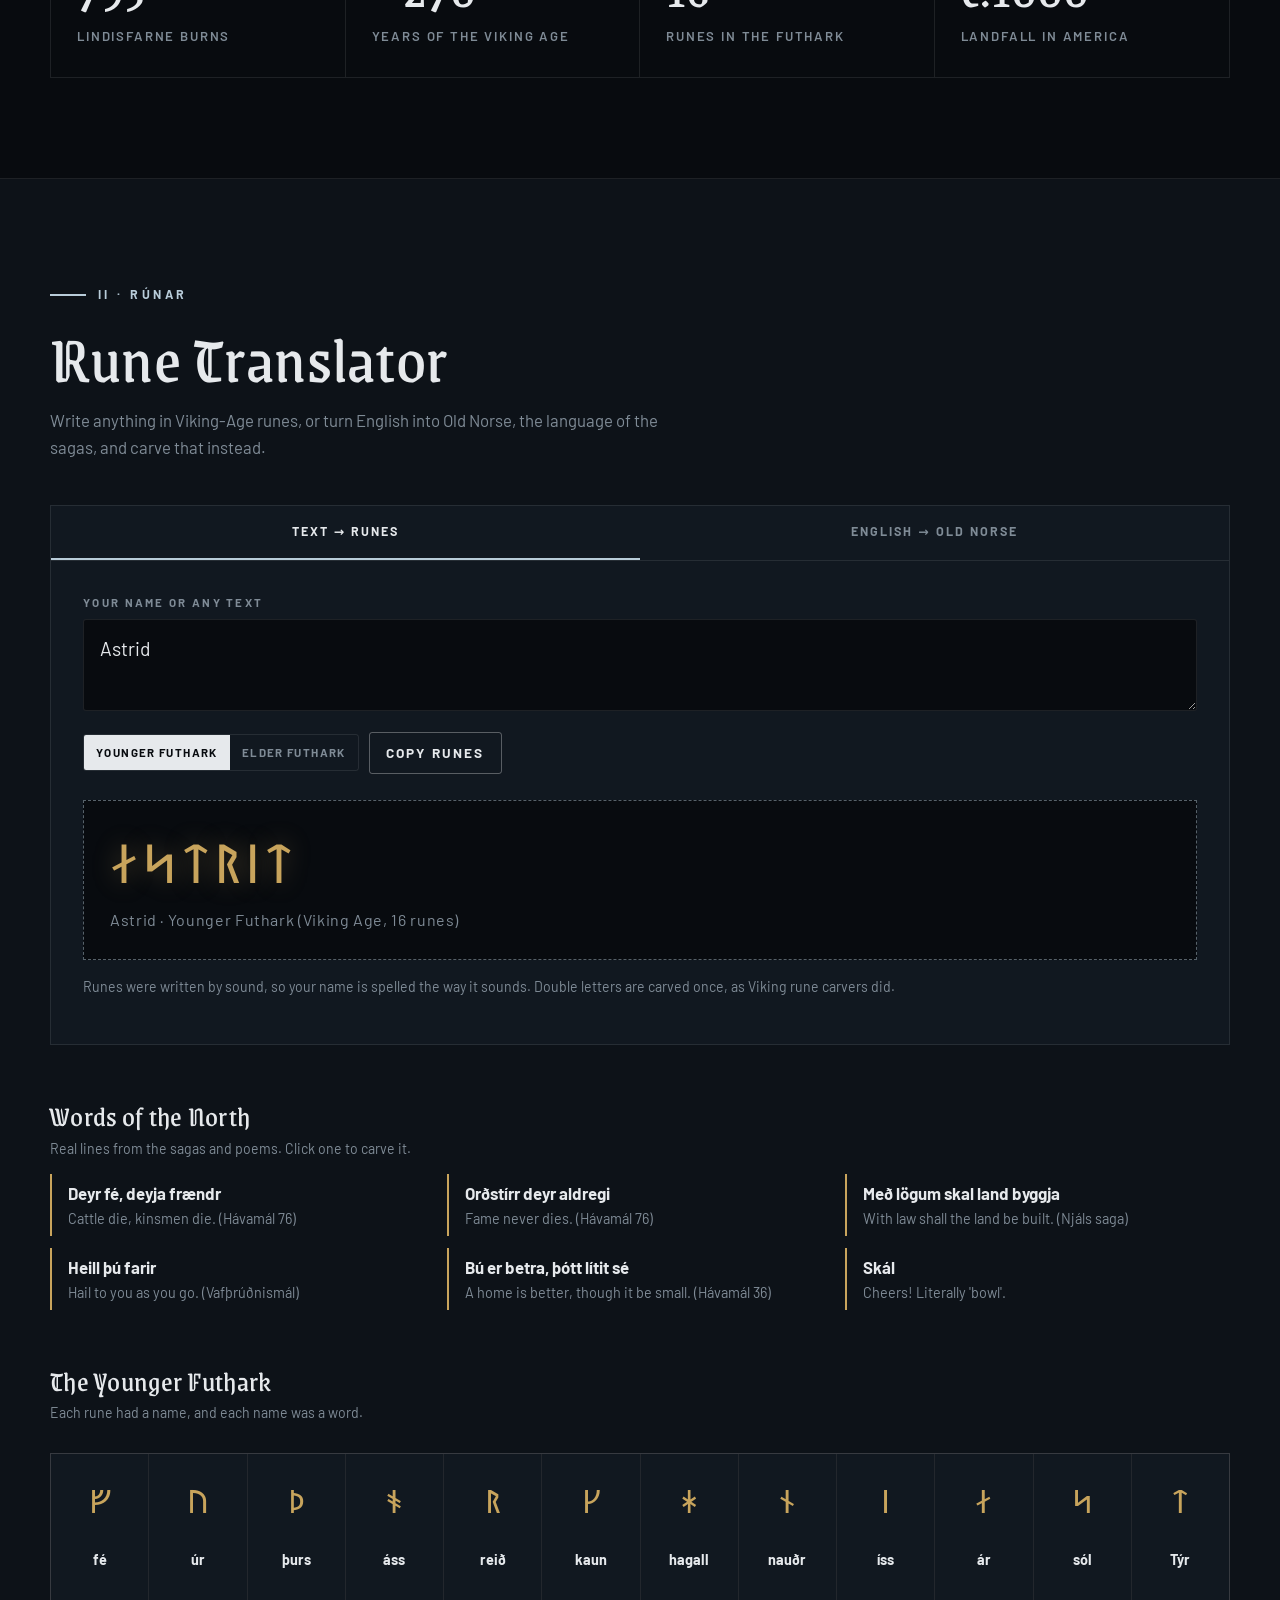
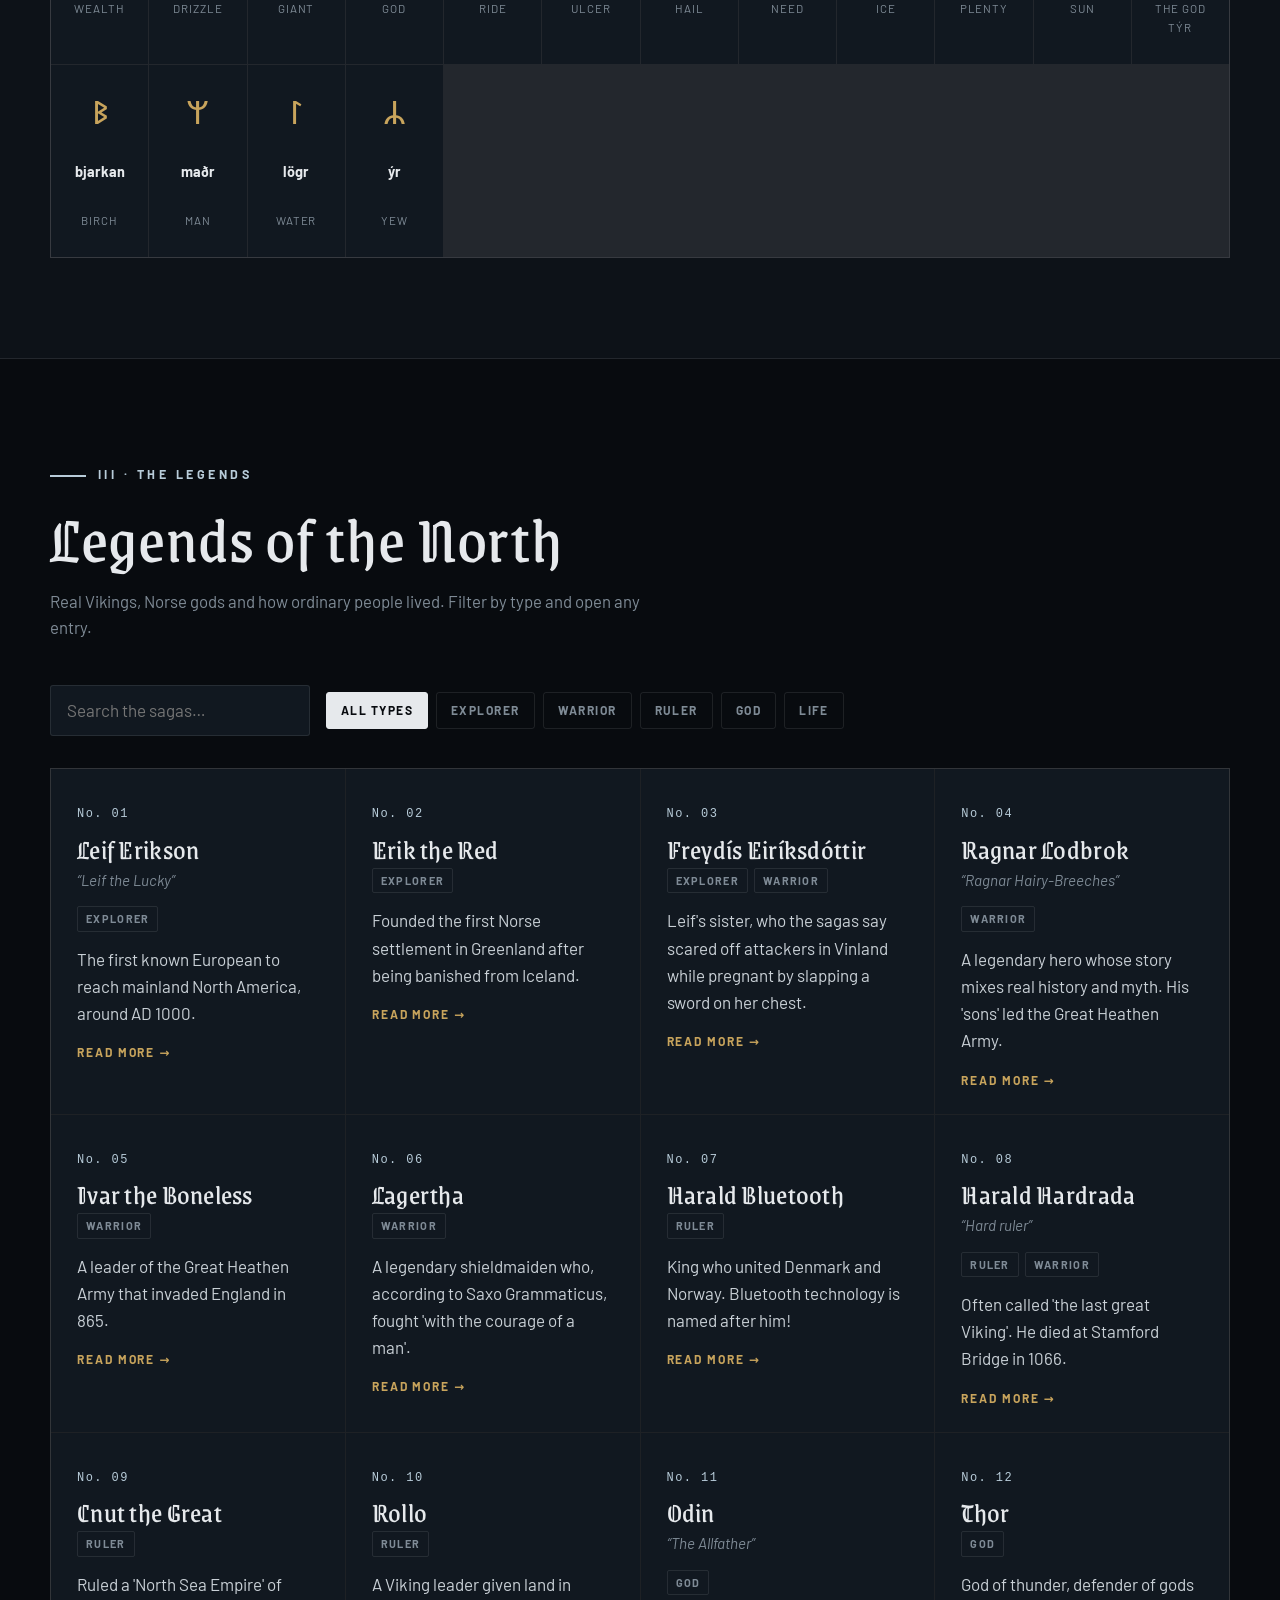
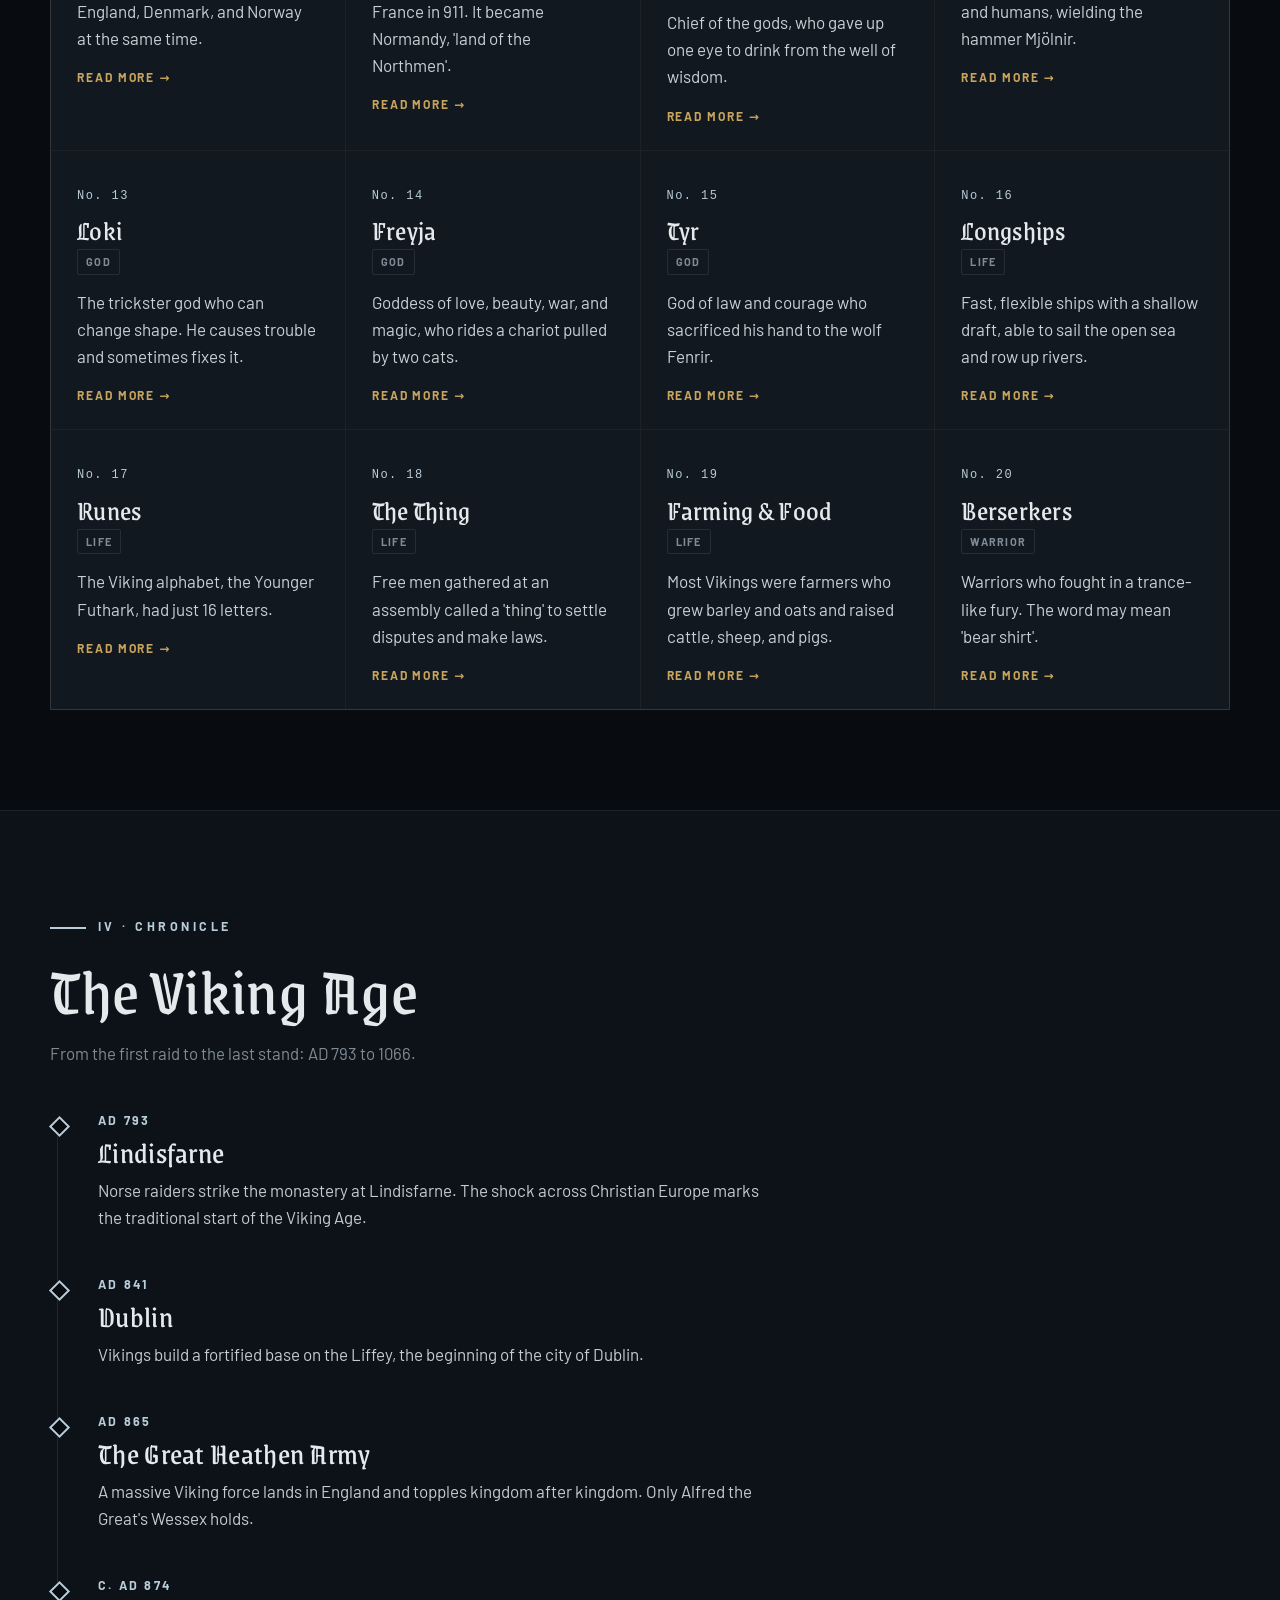
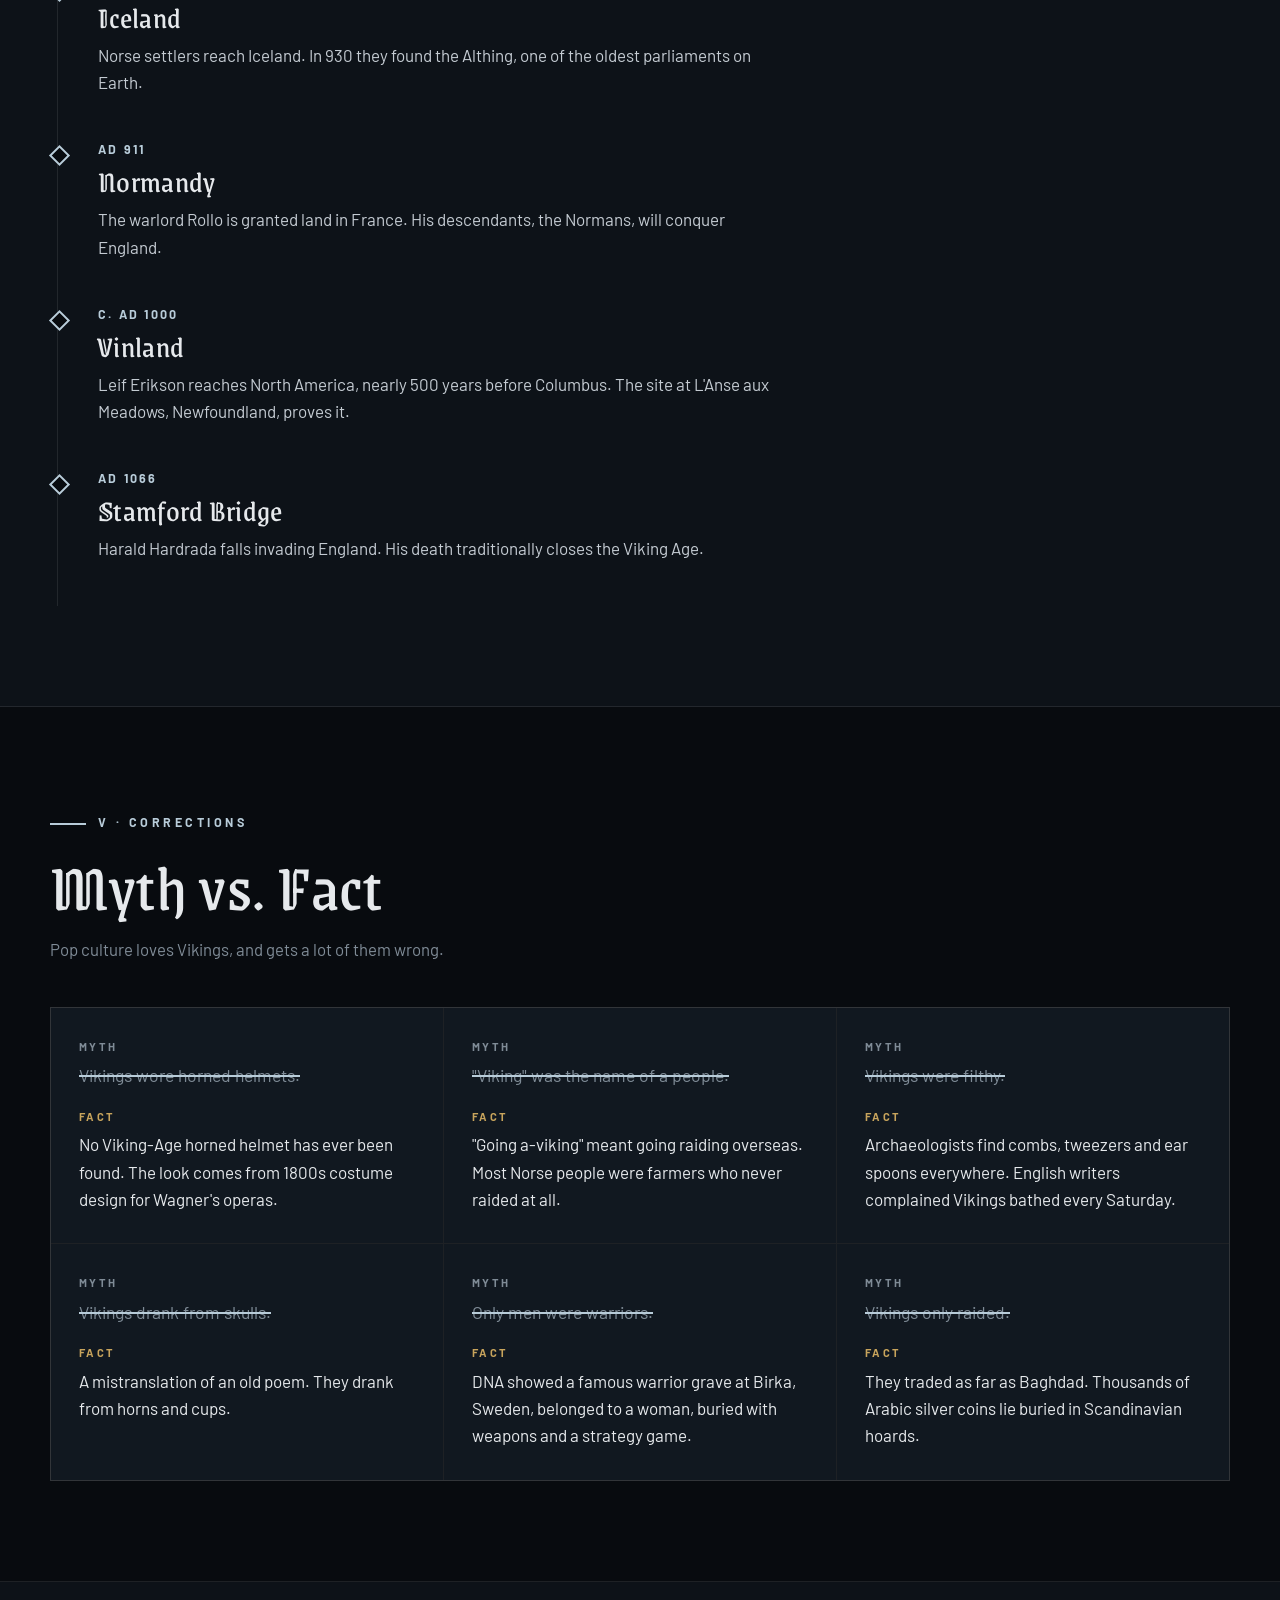
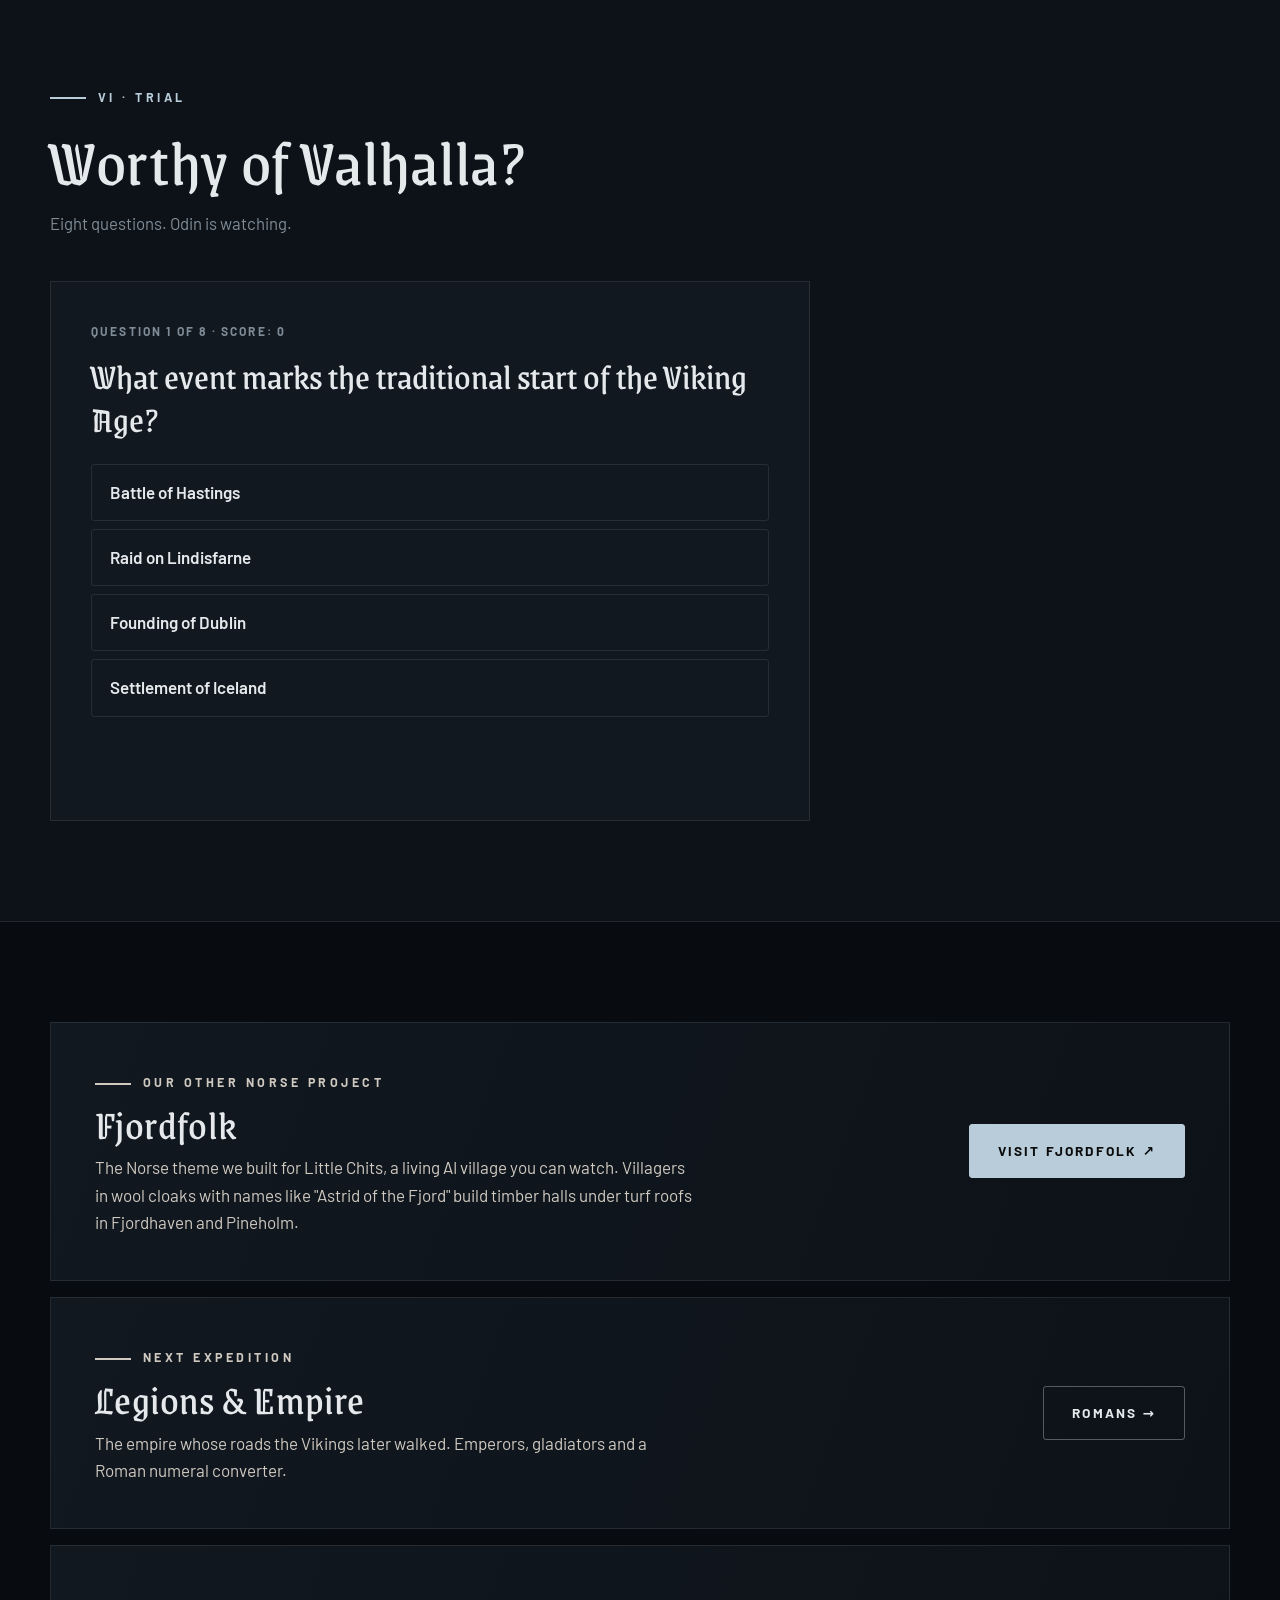
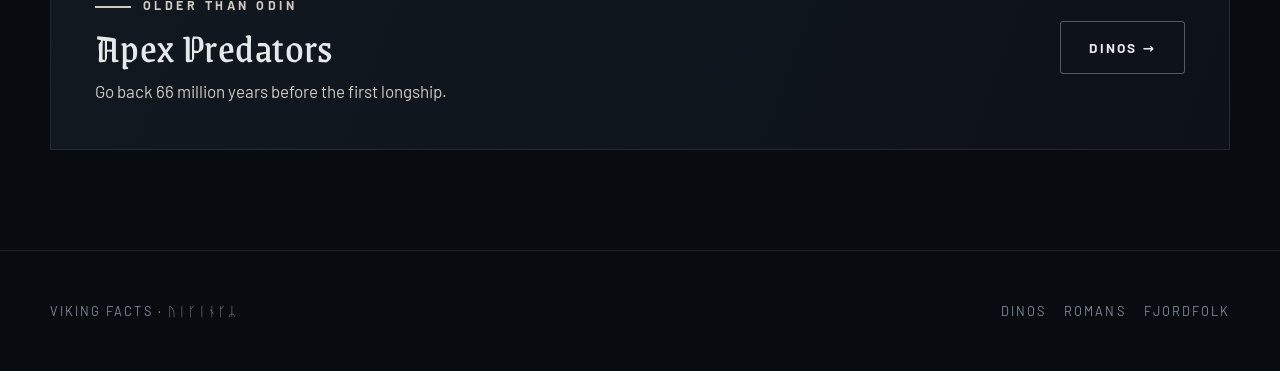
==== commit a6dbcd6a: "Add rune and Old Norse translator; restyle The translator writes any text in Younger or Elder Futhar" ====
--- a/index.html
+++ b/index.html
@@ -4,44 +4,48 @@
   <meta charset="utf-8" />
   <meta name="viewport" content="width=device-width, initial-scale=1" />
   <title>Viking Facts</title>
-  <meta name="description" content="Raiders, explorers, gods and runes: epic facts about the Viking Age." />
-  <link rel="icon" href="data:image/svg+xml,<svg xmlns='http://www.w3.org/2000/svg' viewBox='0 0 100 100'><text y='.9em' font-size='90'>⚔️</text></svg>" />
+  <meta name="description" content="Raiders, explorers, Norse gods and runes, plus a rune and Old Norse translator." />
+  <meta property="og:title" content="Viking Facts" />
+  <meta property="og:description" content="Raiders, explorers, Norse gods and runes, plus a rune and Old Norse translator." />
+  <meta name="theme-color" content="#080b0f" />
+  <link rel="icon" href="data:image/svg+xml,<svg xmlns='http://www.w3.org/2000/svg' viewBox='0 0 100 100'><rect width='100' height='100' fill='%23080b0f'/><path d='M38 18v64M38 22l26 14M38 40l26 14' stroke='%23c8a45c' stroke-width='9' fill='none'/></svg>" />
   <link rel="preconnect" href="https://fonts.googleapis.com" />
   <link rel="preconnect" href="https://fonts.gstatic.com" crossorigin />
-  <link href="https://fonts.googleapis.com/css2?family=Cinzel+Decorative:wght@700&family=Nunito:wght@400;700;800&display=swap" rel="stylesheet" />
+  <link href="https://fonts.googleapis.com/css2?family=Grenze+Gotisch:wght@500;700&family=Barlow:ital,wght@0,400;0,500;0,600;0,700;1,400&family=Noto+Sans+Runic&display=swap" rel="stylesheet" />
   <link rel="stylesheet" href="styles.css" />
 </head>
 <body class="vikings">
   <nav class="nav">
-    <a class="brand" href="./">⚔️ Viking Facts</a>
+    <a class="brand" href="./">Viking<span>·</span>Facts</a>
     <div class="links">
       <a href="https://poptartsmmmgood117-bit.github.io/dino-facts-site/">Dinos</a>
       <a href="./" class="active">Vikings</a>
-      <a href="raid/">⛵ Play</a>
-      <a href="https://github.com/poptartsmmmgood117-bit/little-chits/blob/feat/norse-theme/docs/norse-theme.md" class="fjordfolk-link" target="_blank" rel="noopener">Fjordfolk ↗</a>
+      <a href="https://poptartsmmmgood117-bit.github.io/roman-facts-site/">Romans</a>
+      <a href="#runes">Runes</a>
+      <a href="https://github.com/poptartsmmmgood117-bit/little-chits/blob/feat/norse-theme/docs/norse-theme.md" target="_blank" rel="noopener">Fjordfolk ↗</a>
     </div>
   </nav>
 
   <header class="hero">
-    <div class="floaters" aria-hidden="true"></div>
-    <div>
-      <div class="big-emoji" aria-hidden="true">⛵</div>
-      <h1>Viking Facts</h1>
-      <p class="tagline">From Norway's fjords to the shores of North America: raiders, traders, explorers, and the gods they swore by. Meet <span id="item-count">20</span> legends of the Viking Age.</p>
+    <div class="ghost-word" aria-hidden="true" style="font-family:'Noto Sans Runic',sans-serif">ᚢᛁᚴᛁᚾᚴᛦ</div>
+    <div class="inner">
+      <p class="kicker">AD 793 – 1066 · The North</p>
+      <h1>Age of <em>Wolves</em></h1>
+      <p class="tagline">Three centuries of raiders, traders and explorers who sailed open boats from Norway's fjords to Baghdad and North America. <span id="item-count">20</span> legends, their gods, and the runes they carved.</p>
       <div class="ctas">
-        <a class="btn" href="#legends">Meet the legends</a>
-        <a class="btn ghost" href="#quiz-section">Take the quiz</a>
+        <a class="btn" href="#runes">Write your name in runes</a>
+        <a class="btn ghost" href="#legends">Meet the legends</a>
       </div>
     </div>
   </header>
 
   <section class="alt">
     <div class="wrap reveal">
-      <h2 class="section-title">🪓 Random Saga Fact</h2>
-      <p class="section-sub">Spin the rune stone for a new fact.</p>
+      <p class="kicker">I · From the Sagas</p>
+      <h2 class="section-title">Random Fact</h2>
       <div class="fact-box">
         <p id="fact-text" aria-live="polite"></p>
-        <button class="btn" id="fact-btn">ᚱ Another one!</button>
+        <button class="btn" id="fact-btn">Next fact</button>
       </div>
     </div>
   </section>
@@ -49,18 +53,54 @@
   <section>
     <div class="wrap reveal">
       <div class="stats">
-        <div class="stat"><div class="num">793</div><div class="lbl">Lindisfarne raid kicks off the Viking Age</div></div>
-        <div class="stat"><div class="num">~270</div><div class="lbl">years the Viking Age lasted</div></div>
-        <div class="stat"><div class="num">16</div><div class="lbl">runes in the Younger Futhark</div></div>
-        <div class="stat"><div class="num">~1000</div><div class="lbl">Vikings land in North America</div></div>
-      </div>
-    </div>
-  </section>
-
-  <section class="alt" id="legends">
-    <div class="wrap">
-      <h2 class="section-title">🛡️ Legends of the North</h2>
-      <p class="section-sub">Real Vikings, Norse gods, and everyday life. Filter by type and tap a card for more.</p>
+        <div class="stat"><div class="num">793</div><div class="lbl">Lindisfarne burns</div></div>
+        <div class="stat"><div class="num">~270</div><div class="lbl">Years of the Viking Age</div></div>
+        <div class="stat"><div class="num">16</div><div class="lbl">Runes in the futhark</div></div>
+        <div class="stat"><div class="num">c.1000</div><div class="lbl">Landfall in America</div></div>
+      </div>
+    </div>
+  </section>
+
+  <section class="alt" id="runes">
+    <div class="wrap">
+      <p class="kicker">II · Rúnar</p>
+      <h2 class="section-title">Rune Translator</h2>
+      <p class="section-sub">Write anything in Viking-Age runes, or turn English into Old Norse, the language of the sagas, and carve that instead.</p>
+      <div class="tool reveal">
+        <div class="tool-tabs">
+          <button class="on" data-mode="runes">Text → Runes</button>
+          <button data-mode="norse">English → Old Norse</button>
+        </div>
+        <div class="tool-body">
+          <label for="rune-input" id="rune-label">Your name or any text</label>
+          <textarea id="rune-input" rows="2" maxlength="200"></textarea>
+          <div class="row">
+            <div class="seg" role="group" aria-label="Rune alphabet">
+              <button class="on" data-set="younger">Younger Futhark</button>
+              <button data-set="elder">Elder Futhark</button>
+            </div>
+            <button class="btn ghost" id="rune-copy" style="padding:9px 16px">Copy runes</button>
+          </div>
+          <div class="out" id="rune-out" aria-live="polite"></div>
+          <p class="note" id="mode-note">Runes were written by sound, so your name is spelled the way it sounds. Double letters are carved once, as Viking rune carvers did.</p>
+        </div>
+      </div>
+
+      <h3 style="font-size:1.8rem;margin:56px 0 6px">Words of the North</h3>
+      <p class="note" style="margin-top:0">Real lines from the sagas and poems. Click one to carve it.</p>
+      <div class="phrases" id="phrases"></div>
+
+      <h3 style="font-size:1.8rem;margin:56px 0 6px">The Younger Futhark</h3>
+      <p class="note" style="margin-top:0">Each rune had a name, and each name was a word.</p>
+      <div class="alphabet" id="alphabet"></div>
+    </div>
+  </section>
+
+  <section id="legends">
+    <div class="wrap">
+      <p class="kicker">III · The Legends</p>
+      <h2 class="section-title">Legends of the North</h2>
+      <p class="section-sub">Real Vikings, Norse gods and how ordinary people lived. Filter by type and open any entry.</p>
       <div class="controls" id="controls">
         <input id="search" type="search" placeholder="Search the sagas…" aria-label="Search Viking facts" />
       </div>
@@ -68,76 +108,83 @@
     </div>
   </section>
 
+  <section class="alt">
+    <div class="wrap">
+      <p class="kicker">IV · Chronicle</p>
+      <h2 class="section-title">The Viking Age</h2>
+      <p class="section-sub">From the first raid to the last stand: AD 793 to 1066.</p>
+      <div class="timeline">
+        <div class="tl-item reveal"><div class="when">AD 793</div><h3>Lindisfarne</h3><p>Norse raiders strike the monastery at Lindisfarne. The shock across Christian Europe marks the traditional start of the Viking Age.</p></div>
+        <div class="tl-item reveal"><div class="when">AD 841</div><h3>Dublin</h3><p>Vikings build a fortified base on the Liffey, the beginning of the city of Dublin.</p></div>
+        <div class="tl-item reveal"><div class="when">AD 865</div><h3>The Great Heathen Army</h3><p>A massive Viking force lands in England and topples kingdom after kingdom. Only Alfred the Great's Wessex holds.</p></div>
+        <div class="tl-item reveal"><div class="when">c. AD 874</div><h3>Iceland</h3><p>Norse settlers reach Iceland. In 930 they found the Althing, one of the oldest parliaments on Earth.</p></div>
+        <div class="tl-item reveal"><div class="when">AD 911</div><h3>Normandy</h3><p>The warlord Rollo is granted land in France. His descendants, the Normans, will conquer England.</p></div>
+        <div class="tl-item reveal"><div class="when">c. AD 1000</div><h3>Vinland</h3><p>Leif Erikson reaches North America, nearly 500 years before Columbus. The site at L'Anse aux Meadows, Newfoundland, proves it.</p></div>
+        <div class="tl-item reveal"><div class="when">AD 1066</div><h3>Stamford Bridge</h3><p>Harald Hardrada falls invading England. His death traditionally closes the Viking Age.</p></div>
+      </div>
+    </div>
+  </section>
+
   <section>
     <div class="wrap">
-      <h2 class="section-title">📜 The Viking Age Timeline</h2>
-      <p class="section-sub">Roughly AD 793 to 1066: three centuries that reshaped Europe.</p>
-      <div class="timeline">
-        <div class="tl-item reveal"><h3>Lindisfarne</h3><div class="when">AD 793</div><p>Norse raiders hit the monastery at Lindisfarne in England. The shock across Christian Europe marks the traditional start of the Viking Age.</p></div>
-        <div class="tl-item reveal"><h3>Dublin founded</h3><div class="when">AD 841</div><p>Vikings set up a fortified base, the beginning of the city of Dublin.</p></div>
-        <div class="tl-item reveal"><h3>The Great Heathen Army</h3><div class="when">AD 865</div><p>A huge Viking force invades England and conquers most of its kingdoms. Only Alfred the Great's Wessex holds out.</p></div>
-        <div class="tl-item reveal"><h3>Iceland settled</h3><div class="when">c. AD 874</div><p>Norse settlers arrive in Iceland. In 930 they found the Althing, one of the oldest parliaments in the world.</p></div>
-        <div class="tl-item reveal"><h3>Normandy</h3><div class="when">AD 911</div><p>The Viking leader Rollo is granted land in France. His descendants, the Normans, later conquer England.</p></div>
-        <div class="tl-item reveal"><h3>Vinland</h3><div class="when">c. AD 1000</div><p>Leif Erikson reaches North America, nearly 500 years before Columbus. The site at L'Anse aux Meadows, Newfoundland, proves it.</p></div>
-        <div class="tl-item reveal"><h3>Stamford Bridge</h3><div class="when">AD 1066</div><p>Harald Hardrada dies invading England. His defeat traditionally marks the end of the Viking Age.</p></div>
-      </div>
-    </div>
-  </section>
-
-  <section class="alt">
-    <div class="wrap">
-      <h2 class="section-title">🙅 Myth vs. Fact</h2>
-      <p class="section-sub">Pop culture loves Vikings, but it gets plenty wrong.</p>
+      <p class="kicker">V · Corrections</p>
+      <h2 class="section-title">Myth vs. Fact</h2>
+      <p class="section-sub">Pop culture loves Vikings, and gets a lot of them wrong.</p>
       <div class="myths">
-        <div class="myth reveal"><div class="label m">Myth</div><p>Vikings wore horned helmets.</p><div class="label f">Fact</div><p>No Viking-Age horned helmet has ever been found. The look comes from 1800s costume design, especially for Wagner's operas.</p></div>
-        <div class="myth reveal"><div class="label m">Myth</div><p>"Viking" was the name of a people.</p><div class="label f">Fact</div><p>"Going a-viking" meant going on an overseas raid. Most Norse people were farmers who never raided at all.</p></div>
-        <div class="myth reveal"><div class="label m">Myth</div><p>Vikings were filthy and unkempt.</p><div class="label f">Fact</div><p>Archaeologists find tons of combs, tweezers, and ear spoons. English writers even complained Vikings bathed every Saturday.</p></div>
-        <div class="myth reveal"><div class="label m">Myth</div><p>Vikings drank from skulls.</p><div class="label f">Fact</div><p>That's a mistranslation of an old poem. They drank from horns and cups.</p></div>
+        <div class="myth reveal"><div class="label m">Myth</div><p>Vikings wore horned helmets.</p><div class="label f">Fact</div><p>No Viking-Age horned helmet has ever been found. The look comes from 1800s costume design for Wagner's operas.</p></div>
+        <div class="myth reveal"><div class="label m">Myth</div><p>"Viking" was the name of a people.</p><div class="label f">Fact</div><p>"Going a-viking" meant going raiding overseas. Most Norse people were farmers who never raided at all.</p></div>
+        <div class="myth reveal"><div class="label m">Myth</div><p>Vikings were filthy.</p><div class="label f">Fact</div><p>Archaeologists find combs, tweezers and ear spoons everywhere. English writers complained Vikings bathed every Saturday.</p></div>
+        <div class="myth reveal"><div class="label m">Myth</div><p>Vikings drank from skulls.</p><div class="label f">Fact</div><p>A mistranslation of an old poem. They drank from horns and cups.</p></div>
         <div class="myth reveal"><div class="label m">Myth</div><p>Only men were warriors.</p><div class="label f">Fact</div><p>DNA showed a famous warrior grave at Birka, Sweden, belonged to a woman, buried with weapons and a strategy game.</p></div>
-        <div class="myth reveal"><div class="label m">Myth</div><p>Vikings only raided.</p><div class="label f">Fact</div><p>They traded as far as Baghdad. Thousands of Arabic silver coins have been found buried in Scandinavia.</p></div>
-      </div>
-    </div>
-  </section>
-
-  <section id="quiz-section">
-    <div class="wrap">
-      <h2 class="section-title">🧠 Viking Quiz</h2>
-      <p class="section-sub">Are you worthy of Valhalla?</p>
+        <div class="myth reveal"><div class="label m">Myth</div><p>Vikings only raided.</p><div class="label f">Fact</div><p>They traded as far as Baghdad. Thousands of Arabic silver coins lie buried in Scandinavian hoards.</p></div>
+      </div>
+    </div>
+  </section>
+
+  <section class="alt" id="quiz-section">
+    <div class="wrap">
+      <p class="kicker">VI · Trial</p>
+      <h2 class="section-title">Worthy of Valhalla?</h2>
+      <p class="section-sub">Eight questions. Odin is watching.</p>
       <div class="quiz reveal" id="quiz"></div>
     </div>
   </section>
 
-  <section class="alt">
-    <div class="promo reveal">
-      <div>
-        <h3>⛵ Longship Raid</h3>
-        <p>Take the helm yourself. Raid Lindisfarne, Paris and York, dodge Saxon patrols, ride the wind, and get the silver home before winter freezes the seas. Plays in your browser on desktop or phone.</p>
-      </div>
-      <a class="btn" href="raid/">Play the game →</a>
-    </div>
-  </section>
-
   <section>
-    <div class="promo reveal">
-      <div>
-        <h3>🌊 Want more Norse adventure?</h3>
-        <p><strong>Fjordfolk</strong> is the Norse theme we built for Little Chits, a living AI village you can watch. Tiny villagers in wool cloaks get Norse names like "Astrid of the Fjord" and build timber halls under turf roofs in Fjordhaven and Pineholm.</p>
-      </div>
-      <a class="btn fjordfolk-link" href="https://github.com/poptartsmmmgood117-bit/little-chits/blob/feat/norse-theme/docs/norse-theme.md" target="_blank" rel="noopener">Visit Fjordfolk →</a>
-    </div>
-  </section>
-
-  <section class="alt">
-    <div class="promo reveal" style="background: linear-gradient(135deg, rgba(255,122,24,0.2), rgba(61,220,151,0.2));">
-      <div>
-        <h3>🦖 Older than Odin</h3>
-        <p>Go back 66 million years before the first longship and meet the dinosaurs.</p>
-      </div>
-      <a class="btn" href="https://poptartsmmmgood117-bit.github.io/dino-facts-site/">Back to Dinos →</a>
-    </div>
-  </section>
-
-  <footer>Forged with ⚒️ and mead · <a href="raid/">Longship Raid</a> · <a href="https://poptartsmmmgood117-bit.github.io/dino-facts-site/">Dino Facts</a> · <a href="https://github.com/poptartsmmmgood117-bit/little-chits/blob/feat/norse-theme/docs/norse-theme.md" class="fjordfolk-link" target="_blank" rel="noopener">Fjordfolk</a></footer>
+    <div class="wrap">
+      <div class="promo reveal">
+        <div>
+          <p class="kicker">Our other Norse project</p>
+          <h3>Fjordfolk</h3>
+          <p>The Norse theme we built for Little Chits, a living AI village you can watch. Villagers in wool cloaks with names like "Astrid of the Fjord" build timber halls under turf roofs in Fjordhaven and Pineholm.</p>
+        </div>
+        <a class="btn" href="https://github.com/poptartsmmmgood117-bit/little-chits/blob/feat/norse-theme/docs/norse-theme.md" target="_blank" rel="noopener">Visit Fjordfolk ↗</a>
+      </div>
+      <div class="promo reveal">
+        <div>
+          <p class="kicker">Next expedition</p>
+          <h3>Legions &amp; Empire</h3>
+          <p>The empire whose roads the Vikings later walked. Emperors, gladiators and a Roman numeral converter.</p>
+        </div>
+        <a class="btn ghost" href="https://poptartsmmmgood117-bit.github.io/roman-facts-site/">Romans →</a>
+      </div>
+      <div class="promo reveal">
+        <div>
+          <p class="kicker">Older than Odin</p>
+          <h3>Apex Predators</h3>
+          <p>Go back 66 million years before the first longship.</p>
+        </div>
+        <a class="btn ghost" href="https://poptartsmmmgood117-bit.github.io/dino-facts-site/">Dinos →</a>
+      </div>
+    </div>
+  </section>
+
+  <footer>
+    <div class="wrap">
+      <span>Viking Facts · ᚢᛁᚴᛁᚾᚴᛦ</span>
+      <span><a href="https://poptartsmmmgood117-bit.github.io/dino-facts-site/">Dinos</a><a href="https://poptartsmmmgood117-bit.github.io/roman-facts-site/">Romans</a><a href="https://github.com/poptartsmmmgood117-bit/little-chits/blob/feat/norse-theme/docs/norse-theme.md" target="_blank" rel="noopener">Fjordfolk</a></span>
+    </div>
+  </footer>
 
   <div class="modal" id="modal" role="dialog" aria-modal="true" aria-label="Details">
     <div class="panel">
@@ -148,8 +195,7 @@
 
   <script>
     window.PAGE = {
-      floaters: ["⛵", "🪓", "🛡️", "⚔️", "🌊", "ᚠ", "ᚱ", "ᛟ"],
-      emptyText: "Nothing found. Lost at sea? 🌊",
+      emptyText: "Nothing found. Lost at sea.",
       filterGroups: [{ name: "Types", values: ["Explorer", "Warrior", "Ruler", "God", "Life"] }],
       facts: [
         "Vikings reached North America around the year 1000, nearly 500 years before Columbus.",
@@ -250,10 +296,11 @@
         { q: "What event marks the traditional start of the Viking Age?", options: ["Battle of Hastings", "Raid on Lindisfarne", "Founding of Dublin", "Settlement of Iceland"], answer: 1, why: "The raid on Lindisfarne in 793." },
         { q: "Where was a Viking's graffiti found?", options: ["The Colosseum", "The Hagia Sophia", "The Pyramids", "Notre-Dame"], answer: 1, why: "Someone carved 'Halfdan' into a balcony there." },
       ],
-      quizPerfect: "⚔️ SKÅL! Valhalla awaits you!",
-      quizDone: "A worthy effort. Raid again for a higher score!",
+      quizPerfect: "Skál. The Valkyries are coming for you.",
+      quizDone: "Not yet worthy. Raid again.",
     };
   </script>
   <script src="site.js"></script>
+  <script src="runes.js"></script>
 </body>
 </html>
--- a/styles.css
+++ b/styles.css
@@ -1,306 +1,378 @@
-/* Shared styles for Dino Facts + Viking Facts */
+/* Shared styles for the Facts sites (Dinos, Vikings, Romans).
+   Each site sets a body class that picks its palette and display font. */
 :root {
-  --bg: #0d1117;
-  --bg-2: #161b22;
-  --card: #1c232d;
-  --text: #f0f3f6;
-  --muted: #9aa7b4;
-  --accent: #ff7a18;
-  --accent-2: #ffd23f;
-  --accent-3: #3ddc97;
-  --radius: 18px;
-  --shadow: 0 10px 30px rgba(0, 0, 0, 0.35);
+  --bg: #0a0a0a;
+  --bg-2: #111111;
+  --card: #151515;
+  --line: rgba(255, 255, 255, 0.09);
+  --text: #ece8e1;
+  --muted: #8f8a82;
+  --accent: #e4572e;
+  --accent-2: #f3a712;
+  --accent-ink: #0a0a0a;
+  --font-display: "Anton", "Impact", sans-serif;
+  --font-body: "Barlow", system-ui, -apple-system, sans-serif;
+  --radius: 3px;
+  --shadow: 0 20px 50px rgba(0, 0, 0, 0.55);
 }
 
 body.vikings {
-  --bg: #0b1320;
-  --bg-2: #122036;
-  --card: #172a44;
-  --accent: #5ec8ff;
-  --accent-2: #e8c872;
-  --accent-3: #c94b4b;
+  --bg: #080b0f;
+  --bg-2: #0d1218;
+  --card: #111820;
+  --text: #e6e9ec;
+  --muted: #7f8b96;
+  --accent: #b8ccd9;
+  --accent-2: #c8a45c;
+  --font-display: "Grenze Gotisch", "Georgia", serif;
+}
+
+body.romans {
+  --bg: #0c0909;
+  --bg-2: #130e0e;
+  --card: #1a1313;
+  --text: #ede6d8;
+  --muted: #9a8f80;
+  --accent: #b3141a;
+  --accent-2: #d4af37;
+  --accent-ink: #f4ecdc;
+  --font-display: "Cinzel", "Times New Roman", serif;
 }
 
 * { box-sizing: border-box; }
-
 html { scroll-behavior: smooth; }
 
 body {
   margin: 0;
-  font-family: "Nunito", system-ui, -apple-system, sans-serif;
+  font-family: var(--font-body);
+  font-size: 17px;
   background: var(--bg);
   color: var(--text);
   line-height: 1.6;
   overflow-x: hidden;
-}
-
-h1, h2, h3 { font-family: "Bungee", "Nunito", sans-serif; font-weight: 400; line-height: 1.15; }
-body.vikings h1, body.vikings h2, body.vikings h3 { font-family: "Cinzel Decorative", serif; font-weight: 700; }
+  -webkit-font-smoothing: antialiased;
+}
+
+/* Film grain over everything */
+body::after {
+  content: ""; position: fixed; inset: 0; pointer-events: none; z-index: 200; opacity: 0.06;
+  background-image: url("data:image/svg+xml,%3Csvg xmlns='http://www.w3.org/2000/svg' width='160' height='160'%3E%3Cfilter id='n'%3E%3CfeTurbulence type='fractalNoise' baseFrequency='.9' numOctaves='2' stitchTiles='stitch'/%3E%3C/filter%3E%3Crect width='100%25' height='100%25' filter='url(%23n)'/%3E%3C/svg%3E");
+}
+
+h1, h2, h3 { font-family: var(--font-display); font-weight: 400; line-height: 1.05; letter-spacing: 0.01em; }
+body.dino h1, body.dino h2, body.dino h3 { text-transform: uppercase; letter-spacing: 0.02em; }
+body.romans h1, body.romans h2, body.romans h3 { font-weight: 700; letter-spacing: 0.06em; }
 
 a { color: var(--accent-2); }
+::selection { background: var(--accent); color: var(--accent-ink); }
 
 /* ---------- Nav ---------- */
 .nav {
   position: sticky; top: 0; z-index: 50;
   display: flex; align-items: center; justify-content: space-between; gap: 12px;
-  padding: 12px 20px;
-  background: rgba(13, 17, 23, 0.8);
-  backdrop-filter: blur(10px);
-  border-bottom: 1px solid rgba(255, 255, 255, 0.08);
-}
-.nav .brand { font-weight: 800; font-size: 1.1rem; text-decoration: none; color: var(--text); }
-.nav .links { display: flex; gap: 6px; flex-wrap: wrap; }
+  padding: 14px 28px;
+  background: color-mix(in srgb, var(--bg) 85%, transparent);
+  backdrop-filter: blur(12px);
+  border-bottom: 1px solid var(--line);
+}
+.nav .brand {
+  font-family: var(--font-display); font-size: 1.25rem; text-decoration: none; color: var(--text);
+  letter-spacing: 0.04em;
+}
+body.dino .nav .brand { text-transform: uppercase; }
+.nav .brand span { color: var(--accent); }
+.nav .links { display: flex; gap: 2px; flex-wrap: wrap; }
 .nav .links a {
-  text-decoration: none; color: var(--text);
-  padding: 6px 14px; border-radius: 999px; font-weight: 700; font-size: 0.95rem;
-  border: 1px solid rgba(255, 255, 255, 0.15);
-  transition: background 0.2s, transform 0.2s;
-}
-.nav .links a:hover { background: rgba(255, 255, 255, 0.1); transform: translateY(-2px); }
-.nav .links a.active { background: var(--accent); color: #111; border-color: var(--accent); }
+  text-decoration: none; color: var(--muted);
+  padding: 6px 12px; font-weight: 600; font-size: 0.82rem;
+  text-transform: uppercase; letter-spacing: 0.14em;
+  border-bottom: 2px solid transparent;
+  transition: color 0.2s, border-color 0.2s;
+}
+.nav .links a:hover { color: var(--text); }
+.nav .links a.active { color: var(--text); border-bottom-color: var(--accent); }
 
 /* ---------- Hero ---------- */
 .hero {
   position: relative;
-  min-height: 82vh;
-  display: grid; place-items: center; text-align: center;
-  padding: 60px 20px 80px;
-  overflow: hidden;
-  isolation: isolate;
+  min-height: 88vh;
+  display: flex; align-items: flex-end;
+  padding: 120px 28px 90px;
+  overflow: hidden; isolation: isolate;
+  border-bottom: 1px solid var(--line);
 }
 .hero::before {
-  content: ""; position: absolute; inset: -20%; z-index: -2;
+  content: ""; position: absolute; inset: 0; z-index: -2;
   background:
-    radial-gradient(circle at 20% 30%, rgba(255, 122, 24, 0.45), transparent 45%),
-    radial-gradient(circle at 80% 20%, rgba(255, 210, 63, 0.35), transparent 40%),
-    radial-gradient(circle at 60% 85%, rgba(61, 220, 151, 0.35), transparent 45%);
-  animation: drift 18s ease-in-out infinite alternate;
-}
-body.vikings .hero::before {
-  background:
-    radial-gradient(circle at 25% 25%, rgba(94, 200, 255, 0.4), transparent 45%),
-    radial-gradient(circle at 75% 30%, rgba(61, 220, 151, 0.25), transparent 40%),
-    radial-gradient(circle at 50% 90%, rgba(201, 75, 75, 0.3), transparent 45%);
-}
-@keyframes drift {
-  from { transform: translate(0, 0) rotate(0deg); }
-  to { transform: translate(4%, -3%) rotate(6deg); }
-}
+    radial-gradient(ellipse at 75% 35%, color-mix(in srgb, var(--accent) 28%, transparent), transparent 55%),
+    radial-gradient(ellipse at 15% 90%, color-mix(in srgb, var(--accent-2) 14%, transparent), transparent 50%),
+    linear-gradient(180deg, transparent 50%, var(--bg));
+}
+.hero .ghost-word {
+  position: absolute; z-index: -1; right: -2vw; top: 50%; transform: translateY(-55%);
+  font-family: var(--font-display); font-size: clamp(7rem, 26vw, 24rem); line-height: 0.8;
+  color: transparent; -webkit-text-stroke: 1px rgba(255, 255, 255, 0.08);
+  white-space: nowrap; user-select: none; pointer-events: none;
+  animation: creep 30s ease-in-out infinite alternate;
+}
+body.dino .hero .ghost-word { text-transform: uppercase; }
+@keyframes creep { to { transform: translateY(-55%) translateX(-6vw); } }
+.hero .inner { max-width: 1180px; width: 100%; margin: 0 auto; }
+.kicker {
+  display: inline-block; margin: 0 0 18px;
+  font-size: 0.78rem; font-weight: 700; text-transform: uppercase; letter-spacing: 0.28em;
+  color: var(--accent);
+}
+.kicker::before { content: ""; display: inline-block; width: 36px; height: 2px; background: currentColor; vertical-align: middle; margin-right: 12px; }
 .hero h1 {
-  font-size: clamp(2.6rem, 9vw, 6.5rem);
-  margin: 0 0 12px;
-  background: linear-gradient(90deg, var(--accent), var(--accent-2), var(--accent-3), var(--accent));
-  background-size: 300% 100%;
-  -webkit-background-clip: text; background-clip: text; color: transparent;
-  animation: shimmer 6s linear infinite;
-  filter: drop-shadow(0 6px 20px rgba(0, 0, 0, 0.4));
-}
-@keyframes shimmer { to { background-position: 300% 0; } }
-.hero p.tagline { font-size: clamp(1.1rem, 2.6vw, 1.5rem); max-width: 680px; margin: 0 auto 28px; color: #dfe6ee; }
-.hero .big-emoji { font-size: clamp(4rem, 14vw, 8rem); display: inline-block; animation: stomp 2.4s ease-in-out infinite; }
-@keyframes stomp {
-  0%, 100% { transform: translateY(0) rotate(-3deg); }
-  50% { transform: translateY(-18px) rotate(3deg); }
-}
+  font-size: clamp(3.4rem, 12vw, 10rem);
+  margin: 0 0 22px; color: var(--text);
+  text-shadow: 0 10px 40px rgba(0, 0, 0, 0.6);
+}
+.hero h1 em { font-style: normal; color: var(--accent); }
+.hero p.tagline { font-size: clamp(1.1rem, 2.2vw, 1.35rem); max-width: 620px; margin: 0 0 34px; color: #cfc9c0; }
+body.vikings .hero p.tagline { color: #c4cbd2; }
 
 .btn {
   display: inline-block; cursor: pointer;
-  font: inherit; font-weight: 800; font-size: 1.05rem;
-  padding: 14px 26px; border-radius: 999px; border: none;
-  background: linear-gradient(135deg, var(--accent), var(--accent-2));
-  color: #111; text-decoration: none;
-  box-shadow: 0 8px 24px rgba(0, 0, 0, 0.35);
-  transition: transform 0.15s, box-shadow 0.15s;
-}
-.btn:hover { transform: translateY(-3px) scale(1.03); box-shadow: 0 12px 30px rgba(0, 0, 0, 0.45); }
-.btn:active { transform: translateY(0) scale(0.98); }
-.btn.ghost { background: transparent; color: var(--text); border: 2px solid rgba(255, 255, 255, 0.3); }
-.hero .ctas { display: flex; gap: 12px; justify-content: center; flex-wrap: wrap; }
-
-/* Floating background critters */
-.floaters { position: absolute; inset: 0; z-index: -1; pointer-events: none; }
-.floaters span {
-  position: absolute; font-size: 2.4rem; opacity: 0.18;
-  animation: float 14s linear infinite;
-}
-@keyframes float {
-  from { transform: translateY(110vh) rotate(0deg); }
-  to { transform: translateY(-20vh) rotate(360deg); }
-}
+  font: inherit; font-weight: 700; font-size: 0.85rem; text-transform: uppercase; letter-spacing: 0.16em;
+  padding: 15px 28px; border-radius: var(--radius); border: 1px solid var(--accent);
+  background: var(--accent); color: var(--accent-ink); text-decoration: none;
+  transition: background 0.2s, color 0.2s, transform 0.2s;
+}
+.btn:hover { background: transparent; color: var(--accent); }
+.btn:active { transform: translateY(1px); }
+.btn.ghost { background: transparent; color: var(--text); border-color: rgba(255, 255, 255, 0.3); }
+.btn.ghost:hover { border-color: var(--text); }
+.ctas { display: flex; gap: 12px; flex-wrap: wrap; }
 
 /* ---------- Sections ---------- */
-section { padding: 70px 20px; }
+section { padding: 100px 28px; border-bottom: 1px solid var(--line); }
 .wrap { max-width: 1180px; margin: 0 auto; }
-.section-title { text-align: center; font-size: clamp(1.8rem, 5vw, 3rem); margin: 0 0 8px; }
-.section-sub { text-align: center; color: var(--muted); margin: 0 auto 36px; max-width: 640px; }
+.section-title { font-size: clamp(2.2rem, 6vw, 4.2rem); margin: 0 0 14px; }
+.section-sub { color: var(--muted); margin: 0 0 44px; max-width: 620px; font-size: 1.05rem; }
 .alt { background: var(--bg-2); }
 
-/* Fact of the moment */
+/* Random fact */
 .fact-box {
-  max-width: 820px; margin: 0 auto; padding: 32px;
-  border-radius: var(--radius);
-  background: linear-gradient(135deg, rgba(255, 255, 255, 0.06), rgba(255, 255, 255, 0.02));
-  border: 2px solid var(--accent);
-  box-shadow: var(--shadow); text-align: center;
-}
-.fact-box p { font-size: clamp(1.15rem, 2.6vw, 1.5rem); margin: 0 0 22px; min-height: 3em; }
-.fact-box p.pop { animation: pop 0.45s ease; }
-@keyframes pop {
-  0% { transform: scale(0.9); opacity: 0; }
-  60% { transform: scale(1.04); opacity: 1; }
-  100% { transform: scale(1); }
-}
-
-/* Stats strip */
-.stats { display: grid; grid-template-columns: repeat(auto-fit, minmax(180px, 1fr)); gap: 16px; }
-.stat {
-  background: var(--card); border-radius: var(--radius); padding: 22px; text-align: center;
-  border-top: 4px solid var(--accent);
-}
-.stat .num { font-family: "Bungee", sans-serif; font-size: 2.2rem; color: var(--accent-2); }
-body.vikings .stat .num { font-family: "Cinzel Decorative", serif; font-weight: 700; }
-.stat .lbl { color: var(--muted); font-weight: 700; }
+  position: relative; padding: 40px 44px;
+  border-left: 4px solid var(--accent);
+  background: linear-gradient(90deg, color-mix(in srgb, var(--accent) 8%, transparent), transparent 70%);
+}
+.fact-box::before {
+  content: "“"; position: absolute; top: -30px; left: 24px;
+  font-family: Georgia, serif; font-size: 8rem; line-height: 1; color: var(--accent); opacity: 0.35;
+}
+.fact-box p { font-size: clamp(1.25rem, 2.8vw, 1.85rem); line-height: 1.4; margin: 0 0 28px; min-height: 2.8em; font-weight: 500; }
+.fact-box p.pop { animation: fadeUp 0.5s ease; }
+@keyframes fadeUp { from { opacity: 0; transform: translateY(8px); } to { opacity: 1; transform: none; } }
+
+/* Stats */
+.stats { display: grid; grid-template-columns: repeat(auto-fit, minmax(200px, 1fr)); border: 1px solid var(--line); }
+.stat { padding: 30px 26px; border-right: 1px solid var(--line); }
+.stat:last-child { border-right: none; }
+.stat .num { font-family: var(--font-display); font-size: clamp(2.4rem, 5vw, 3.4rem); line-height: 1; color: var(--text); }
+.stat .lbl { color: var(--muted); font-size: 0.82rem; text-transform: uppercase; letter-spacing: 0.14em; font-weight: 600; margin-top: 10px; }
 
 /* Filters */
-.controls { display: flex; flex-wrap: wrap; gap: 10px; justify-content: center; margin-bottom: 28px; }
+.controls { display: flex; flex-wrap: wrap; gap: 8px; margin-bottom: 32px; align-items: center; }
 .controls input {
-  font: inherit; padding: 10px 16px; border-radius: 999px; min-width: 220px;
-  border: 2px solid rgba(255, 255, 255, 0.15); background: var(--card); color: var(--text);
-}
+  font: inherit; padding: 11px 16px; border-radius: var(--radius); min-width: 260px; margin-right: 8px;
+  border: 1px solid var(--line); background: var(--card); color: var(--text);
+}
+.controls input:focus { outline: none; border-color: var(--accent); }
 .chip {
-  font: inherit; font-weight: 700; cursor: pointer;
-  padding: 8px 16px; border-radius: 999px;
-  border: 2px solid rgba(255, 255, 255, 0.15); background: transparent; color: var(--text);
+  font: inherit; font-size: 0.75rem; font-weight: 700; text-transform: uppercase; letter-spacing: 0.12em; cursor: pointer;
+  padding: 8px 14px; border-radius: var(--radius);
+  border: 1px solid var(--line); background: transparent; color: var(--muted);
   transition: all 0.2s;
 }
-.chip:hover { border-color: var(--accent); }
-.chip.on { background: var(--accent); border-color: var(--accent); color: #111; }
+.chip:hover { color: var(--text); border-color: rgba(255, 255, 255, 0.3); }
+.chip.on { background: var(--text); border-color: var(--text); color: var(--bg); }
 
 /* Cards */
-.grid { display: grid; grid-template-columns: repeat(auto-fill, minmax(260px, 1fr)); gap: 20px; }
+.grid { display: grid; grid-template-columns: repeat(auto-fill, minmax(280px, 1fr)); gap: 1px; background: var(--line); border: 1px solid var(--line); }
 .card {
-  position: relative; background: var(--card); border-radius: var(--radius);
-  padding: 22px; box-shadow: var(--shadow); cursor: pointer;
-  border: 1px solid rgba(255, 255, 255, 0.06);
-  transition: transform 0.25s, box-shadow 0.25s, border-color 0.25s;
-  opacity: 0; transform: translateY(24px);
-}
-.card.in { opacity: 1; transform: translateY(0); }
-.card:hover { transform: translateY(-6px) rotate(-0.6deg); border-color: var(--accent); box-shadow: 0 18px 40px rgba(0, 0, 0, 0.5); }
-.card .icon { font-size: 3rem; line-height: 1; margin-bottom: 8px; display: inline-block; transition: transform 0.3s; }
-.card:hover .icon { transform: scale(1.2) rotate(-8deg); }
-.card h3 { margin: 4px 0 2px; font-size: 1.35rem; }
-.card .meaning { color: var(--muted); font-style: italic; margin: 0 0 10px; font-size: 0.95rem; }
-.card .tags { display: flex; flex-wrap: wrap; gap: 6px; margin-bottom: 10px; }
-.tag { font-size: 0.75rem; font-weight: 800; padding: 3px 10px; border-radius: 999px; background: rgba(255, 255, 255, 0.1); }
-.tag.Triassic { background: #c0563f; }
-.tag.Jurassic { background: #2f8f6b; }
-.tag.Cretaceous { background: #6a4cc2; }
-.tag.Carnivore { background: #b8323a; }
-.tag.Herbivore { background: #3c8d3a; }
-.tag.Omnivore, .tag.Piscivore { background: #b07a1a; }
-.card .fact { margin: 0; }
-.card .more { margin-top: 12px; font-size: 0.9rem; color: var(--accent-2); font-weight: 800; }
-.empty { text-align: center; color: var(--muted); grid-column: 1 / -1; }
+  position: relative; background: var(--card); padding: 28px 26px 24px; cursor: pointer;
+  transition: background 0.25s;
+  opacity: 0; transform: translateY(16px);
+}
+.card.in { opacity: 1; transform: none; transition: opacity 0.6s, transform 0.6s, background 0.25s; }
+.card::after {
+  content: ""; position: absolute; left: 0; top: 0; height: 2px; width: 0; background: var(--accent);
+  transition: width 0.35s ease;
+}
+.card:hover { background: color-mix(in srgb, var(--card) 85%, var(--accent)); }
+.card:hover::after { width: 100%; }
+.card:focus-visible { outline: 2px solid var(--accent); outline-offset: -2px; }
+.card .no { font-family: ui-monospace, "SFMono-Regular", Menlo, monospace; font-size: 0.75rem; color: var(--accent); letter-spacing: 0.12em; }
+.card h3 { margin: 10px 0 4px; font-size: 1.75rem; }
+.card .meaning { color: var(--muted); font-style: italic; margin: 0 0 14px; font-size: 0.95rem; }
+.card .tags { display: flex; flex-wrap: wrap; gap: 6px; margin-bottom: 14px; }
+.tag {
+  font-size: 0.68rem; font-weight: 700; text-transform: uppercase; letter-spacing: 0.12em;
+  padding: 3px 8px; border-radius: 2px; border: 1px solid var(--line); color: var(--muted);
+}
+.card .fact { margin: 0; color: #d4cfc7; }
+body.vikings .card .fact { color: #c9d0d6; }
+.card .more { margin-top: 16px; font-size: 0.75rem; text-transform: uppercase; letter-spacing: 0.16em; color: var(--accent-2); font-weight: 700; }
+.empty { text-align: center; color: var(--muted); grid-column: 1 / -1; padding: 40px; background: var(--card); }
 
 /* Size bar */
-.size-row { margin-top: 10px; }
-.size-row .bar { height: 10px; border-radius: 999px; background: rgba(255, 255, 255, 0.08); overflow: hidden; }
-.size-row .bar > div { height: 100%; border-radius: 999px; background: linear-gradient(90deg, var(--accent-3), var(--accent-2), var(--accent)); width: 0; transition: width 1s ease; }
-.size-row small { color: var(--muted); font-weight: 700; }
+.size-row { margin-top: 14px; }
+.size-row .bar { height: 3px; background: var(--line); overflow: hidden; margin-top: 6px; }
+.size-row .bar > div { height: 100%; background: var(--accent); width: 0; transition: width 1.2s cubic-bezier(.2,.8,.2,1); }
+.size-row small { color: var(--muted); font-size: 0.75rem; text-transform: uppercase; letter-spacing: 0.12em; font-weight: 600; }
 
 /* Modal */
 .modal {
   position: fixed; inset: 0; z-index: 100;
   display: none; place-items: center; padding: 20px;
-  background: rgba(0, 0, 0, 0.7); backdrop-filter: blur(6px);
+  background: rgba(0, 0, 0, 0.8); backdrop-filter: blur(4px);
 }
 .modal.open { display: grid; }
 .modal .panel {
-  position: relative; max-width: 560px; width: 100%; max-height: 90vh; overflow: auto;
-  background: var(--card); border-radius: var(--radius); padding: 30px;
-  border: 2px solid var(--accent); animation: pop 0.35s ease;
-}
-.modal .panel .icon { font-size: 4.5rem; }
-.modal .panel h3 { font-size: 2rem; margin: 6px 0; }
-.modal .panel ul { padding-left: 20px; }
+  position: relative; max-width: 600px; width: 100%; max-height: 90vh; overflow: auto;
+  background: var(--card); padding: 40px 36px; border: 1px solid var(--line); border-top: 3px solid var(--accent);
+  animation: fadeUp 0.3s ease; box-shadow: var(--shadow);
+}
+.modal .panel h3 { font-size: 2.6rem; margin: 6px 0 8px; }
+.modal .panel ul { padding-left: 18px; color: #d4cfc7; }
+.modal .panel li { margin-bottom: 6px; }
+.modal .stats-line { font-size: 0.8rem; text-transform: uppercase; letter-spacing: 0.12em; color: var(--accent-2); font-weight: 700; }
 .modal .close {
-  position: absolute; top: 12px; right: 12px; width: 40px; height: 40px;
-  border-radius: 50%; border: none; cursor: pointer; font-size: 1.3rem;
-  background: rgba(255, 255, 255, 0.1); color: var(--text);
-}
+  position: absolute; top: 14px; right: 14px; width: 38px; height: 38px;
+  border: 1px solid var(--line); cursor: pointer; font-size: 1.1rem; border-radius: var(--radius);
+  background: transparent; color: var(--text);
+}
+.modal .close:hover { border-color: var(--accent); color: var(--accent); }
 
 /* Timeline */
-.timeline { position: relative; max-width: 820px; margin: 0 auto; }
-.timeline::before {
-  content: ""; position: absolute; left: 18px; top: 0; bottom: 0; width: 4px;
-  background: linear-gradient(var(--accent), var(--accent-2), var(--accent-3)); border-radius: 4px;
-}
-.tl-item { position: relative; padding: 0 0 30px 56px; }
+.timeline { position: relative; max-width: 860px; }
+.timeline::before { content: ""; position: absolute; left: 7px; top: 8px; bottom: 0; width: 1px; background: var(--line); }
+.tl-item { position: relative; padding: 0 0 44px 48px; }
 .tl-item::before {
-  content: ""; position: absolute; left: 8px; top: 6px; width: 24px; height: 24px;
-  border-radius: 50%; background: var(--bg); border: 4px solid var(--accent-2);
-}
-.tl-item h3 { margin: 0; font-size: 1.3rem; color: var(--accent-2); }
-.tl-item .when { font-weight: 800; color: var(--muted); }
-.tl-item p { margin: 6px 0 0; }
+  content: ""; position: absolute; left: 2px; top: 8px; width: 11px; height: 11px;
+  background: var(--bg); border: 2px solid var(--accent); transform: rotate(45deg);
+}
+.tl-item .when { font-size: 0.78rem; text-transform: uppercase; letter-spacing: 0.18em; color: var(--accent); font-weight: 700; }
+.tl-item h3 { margin: 6px 0 8px; font-size: 1.9rem; }
+.tl-item p { margin: 0; color: #cfc9c0; max-width: 680px; }
+body.vikings .tl-item p { color: #c4cbd2; }
+
+/* Myth vs fact */
+.myths { display: grid; grid-template-columns: repeat(auto-fit, minmax(320px, 1fr)); gap: 1px; background: var(--line); border: 1px solid var(--line); }
+.myth { background: var(--card); padding: 30px 28px; }
+.myth .label { font-weight: 700; font-size: 0.7rem; letter-spacing: 0.22em; text-transform: uppercase; }
+.myth .m { color: var(--muted); }
+.myth .m + p { text-decoration: line-through; text-decoration-color: var(--accent); text-decoration-thickness: 2px; color: var(--muted); font-size: 1.1rem; }
+.myth .f { color: var(--accent-2); margin-top: 18px; }
+.myth p { margin: 6px 0 0; }
 
 /* Quiz */
-.quiz { max-width: 720px; margin: 0 auto; background: var(--card); border-radius: var(--radius); padding: 28px; box-shadow: var(--shadow); }
-.quiz .q { font-size: 1.25rem; font-weight: 800; margin: 0 0 16px; }
-.quiz .opts { display: grid; gap: 10px; }
+.quiz { max-width: 760px; background: var(--card); padding: 40px; border: 1px solid var(--line); }
+.quiz .q { font-family: var(--font-display); font-size: clamp(1.6rem, 3.6vw, 2.3rem); line-height: 1.15; margin: 0 0 24px; }
+body.romans .quiz .q { font-weight: 700; }
+.quiz .opts { display: grid; gap: 8px; }
 .quiz .opts button {
-  font: inherit; font-weight: 700; text-align: left; cursor: pointer;
-  padding: 12px 16px; border-radius: 12px; color: var(--text);
-  background: rgba(255, 255, 255, 0.05); border: 2px solid rgba(255, 255, 255, 0.12);
-  transition: background 0.2s, border-color 0.2s;
+  font: inherit; font-weight: 600; text-align: left; cursor: pointer;
+  padding: 14px 18px; border-radius: var(--radius); color: var(--text);
+  background: transparent; border: 1px solid var(--line);
+  transition: border-color 0.2s, background 0.2s;
 }
 .quiz .opts button:hover:not(:disabled) { border-color: var(--accent); }
-.quiz .opts button.right { background: rgba(61, 220, 151, 0.25); border-color: #3ddc97; }
-.quiz .opts button.wrong { background: rgba(201, 75, 75, 0.25); border-color: #c94b4b; }
-.quiz .feedback { min-height: 1.6em; margin: 14px 0; font-weight: 700; }
-.quiz .score { color: var(--muted); font-weight: 700; }
-
-/* Myth vs fact */
-.myths { display: grid; grid-template-columns: repeat(auto-fit, minmax(280px, 1fr)); gap: 18px; }
-.myth { background: var(--card); border-radius: var(--radius); padding: 22px; border-left: 6px solid var(--accent-3); }
-.myth .label { font-weight: 800; font-size: 0.8rem; letter-spacing: 0.08em; text-transform: uppercase; }
-.myth .m { color: #ff9a9a; }
-.myth .f { color: #8ff0c4; margin-top: 10px; }
-.myth p { margin: 4px 0 0; }
-
-/* Cross-promo banner */
+.quiz .opts button.right { background: rgba(80, 180, 120, 0.15); border-color: #4fb47a; }
+.quiz .opts button.wrong { background: rgba(200, 50, 50, 0.15); border-color: #c83232; }
+.quiz .feedback { min-height: 1.6em; margin: 18px 0; font-weight: 600; color: #d4cfc7; }
+.quiz .score { color: var(--muted); font-size: 0.75rem; text-transform: uppercase; letter-spacing: 0.18em; font-weight: 700; margin: 0 0 14px; }
+
+/* Cross-site banner */
 .promo {
-  display: flex; flex-wrap: wrap; align-items: center; justify-content: space-between; gap: 20px;
-  max-width: 1000px; margin: 0 auto; padding: 32px; border-radius: var(--radius);
-  background: linear-gradient(135deg, rgba(94, 200, 255, 0.2), rgba(232, 200, 114, 0.2));
-  border: 2px solid var(--accent-2); box-shadow: var(--shadow);
-}
-.promo h3 { margin: 0 0 6px; font-size: 1.7rem; }
-.promo p { margin: 0; max-width: 560px; }
-
-footer { text-align: center; padding: 40px 20px; color: var(--muted); border-top: 1px solid rgba(255, 255, 255, 0.08); }
+  display: flex; flex-wrap: wrap; align-items: center; justify-content: space-between; gap: 24px;
+  padding: 44px; border: 1px solid var(--line); position: relative; overflow: hidden;
+  background: linear-gradient(110deg, var(--card), var(--bg-2));
+}
+.promo + .promo { margin-top: 16px; }
+.promo h3 { margin: 0 0 8px; font-size: clamp(1.8rem, 4vw, 2.6rem); }
+.promo p { margin: 0; max-width: 600px; color: #cfc9c0; }
+.promo .kicker { margin-bottom: 10px; }
+
+footer {
+  padding: 50px 28px; color: var(--muted); font-size: 0.8rem; text-transform: uppercase; letter-spacing: 0.16em;
+}
+footer .wrap { display: flex; flex-wrap: wrap; gap: 18px; justify-content: space-between; }
+footer a { color: var(--muted); text-decoration: none; margin-left: 18px; }
+footer a:hover { color: var(--text); }
 
 /* Reveal on scroll */
-.reveal { opacity: 0; transform: translateY(30px); transition: opacity 0.7s, transform 0.7s; }
+.reveal { opacity: 0; transform: translateY(24px); transition: opacity 0.8s, transform 0.8s; }
 .reveal.in { opacity: 1; transform: none; }
 
-@media (max-width: 600px) {
-  .nav { padding: 10px 16px; }
-  .nav .brand { font-size: 0.95rem; }
-  section { padding: 50px 16px; }
-  .controls input { min-width: 0; width: 100%; }
-  .promo { padding: 22px; }
+/* ---------- Tools (rune translator, numeral converter) ---------- */
+.tool { border: 1px solid var(--line); background: var(--card); }
+.tool-tabs { display: flex; border-bottom: 1px solid var(--line); flex-wrap: wrap; }
+.tool-tabs button {
+  flex: 1; font: inherit; font-size: 0.78rem; font-weight: 700; text-transform: uppercase; letter-spacing: 0.16em;
+  padding: 16px 18px; cursor: pointer; background: transparent; color: var(--muted); border: none;
+  border-bottom: 2px solid transparent; min-width: 160px;
+}
+.tool-tabs button.on { color: var(--text); border-bottom-color: var(--accent); }
+.tool-body { padding: 32px; }
+.tool label { display: block; font-size: 0.72rem; font-weight: 700; text-transform: uppercase; letter-spacing: 0.2em; color: var(--muted); margin-bottom: 8px; }
+.tool textarea, .tool input[type="text"], .tool input[type="number"] {
+  width: 100%; font: inherit; font-size: 1.2rem; padding: 14px 16px; border-radius: var(--radius);
+  border: 1px solid var(--line); background: var(--bg); color: var(--text); resize: vertical;
+}
+.tool textarea:focus, .tool input:focus { outline: none; border-color: var(--accent); }
+.tool .row { display: flex; gap: 10px; flex-wrap: wrap; align-items: center; margin: 14px 0 0; }
+.tool .seg { display: inline-flex; border: 1px solid var(--line); border-radius: var(--radius); overflow: hidden; }
+.tool .seg button {
+  font: inherit; font-size: 0.72rem; font-weight: 700; text-transform: uppercase; letter-spacing: 0.12em;
+  padding: 8px 12px; background: transparent; border: none; color: var(--muted); cursor: pointer;
+}
+.tool .seg button.on { background: var(--text); color: var(--bg); }
+.tool .out {
+  margin-top: 26px; padding: 26px; border: 1px dashed color-mix(in srgb, var(--accent) 45%, transparent);
+  background: var(--bg); min-height: 120px;
+}
+.runes {
+  font-family: "Noto Sans Runic", "Segoe UI Historic", sans-serif;
+  font-size: clamp(2rem, 6vw, 3.4rem); line-height: 1.3; color: var(--accent-2); letter-spacing: 0.08em;
+  word-break: break-word; text-shadow: 0 0 24px color-mix(in srgb, var(--accent-2) 35%, transparent);
+}
+.translit { color: var(--muted); margin-top: 10px; font-size: 1rem; letter-spacing: 0.04em; }
+.norse-line { font-size: clamp(1.4rem, 3.4vw, 2rem); font-weight: 600; margin-bottom: 12px; }
+.gloss { display: flex; flex-wrap: wrap; gap: 8px; margin-top: 18px; }
+.gloss span { font-size: 0.85rem; padding: 6px 10px; border: 1px solid var(--line); border-radius: 2px; }
+.gloss span b { color: var(--accent-2); font-weight: 600; }
+.gloss span.miss { border-style: dashed; color: var(--muted); }
+.note { color: var(--muted); font-size: 0.88rem; margin-top: 16px; }
+.alphabet { display: grid; grid-template-columns: repeat(auto-fill, minmax(92px, 1fr)); gap: 1px; background: var(--line); border: 1px solid var(--line); margin-top: 28px; }
+.alphabet div { background: var(--card); padding: 14px 10px; text-align: center; }
+.alphabet .r { font-family: "Noto Sans Runic", sans-serif; font-size: 2rem; color: var(--accent-2); line-height: 1.2; }
+.alphabet .n { font-weight: 700; font-size: 0.9rem; }
+.alphabet .m { color: var(--muted); font-size: 0.72rem; text-transform: uppercase; letter-spacing: 0.08em; }
+.phrases { display: grid; grid-template-columns: repeat(auto-fit, minmax(300px, 1fr)); gap: 12px; margin-top: 12px; }
+.phrase { border-left: 2px solid var(--accent-2); padding: 6px 0 6px 16px; cursor: pointer; }
+.phrase:hover .on-text { color: var(--accent-2); }
+.phrase .on-text { font-weight: 700; font-size: 1.05rem; transition: color 0.2s; }
+.phrase .en { color: var(--muted); font-size: 0.9rem; }
+.big-numeral { font-family: var(--font-display); font-weight: 700; font-size: clamp(2.4rem, 8vw, 5rem); color: var(--accent-2); letter-spacing: 0.06em; line-height: 1.1; word-break: break-all; }
+
+@media (max-width: 700px) {
+  .nav { padding: 12px 16px; }
+  .nav .links a { padding: 6px 8px; font-size: 0.72rem; letter-spacing: 0.1em; }
+  .hero { padding: 100px 16px 70px; min-height: 80vh; }
+  section { padding: 70px 16px; }
+  .controls input { min-width: 0; width: 100%; margin-right: 0; }
+  .stat { border-right: none; border-bottom: 1px solid var(--line); }
+  .fact-box { padding: 30px 22px; }
+  .quiz, .promo, .tool-body { padding: 26px 20px; }
+  .modal .panel { padding: 36px 22px; }
+  footer a { margin: 0 14px 0 0; }
 }
 
 @media (prefers-reduced-motion: reduce) {
   *, *::before, *::after { animation: none !important; transition: none !important; }
   .card, .reveal { opacity: 1; transform: none; }
 }
-
-/* Viking tag colors */
-.tag.Explorer { background: #2a7fb8; }
-.tag.Warrior { background: #a23b3b; }
-.tag.Ruler { background: #8a6d1f; }
-.tag.God { background: #5b4bb5; }
-.tag.Life { background: #2f7f5f; }
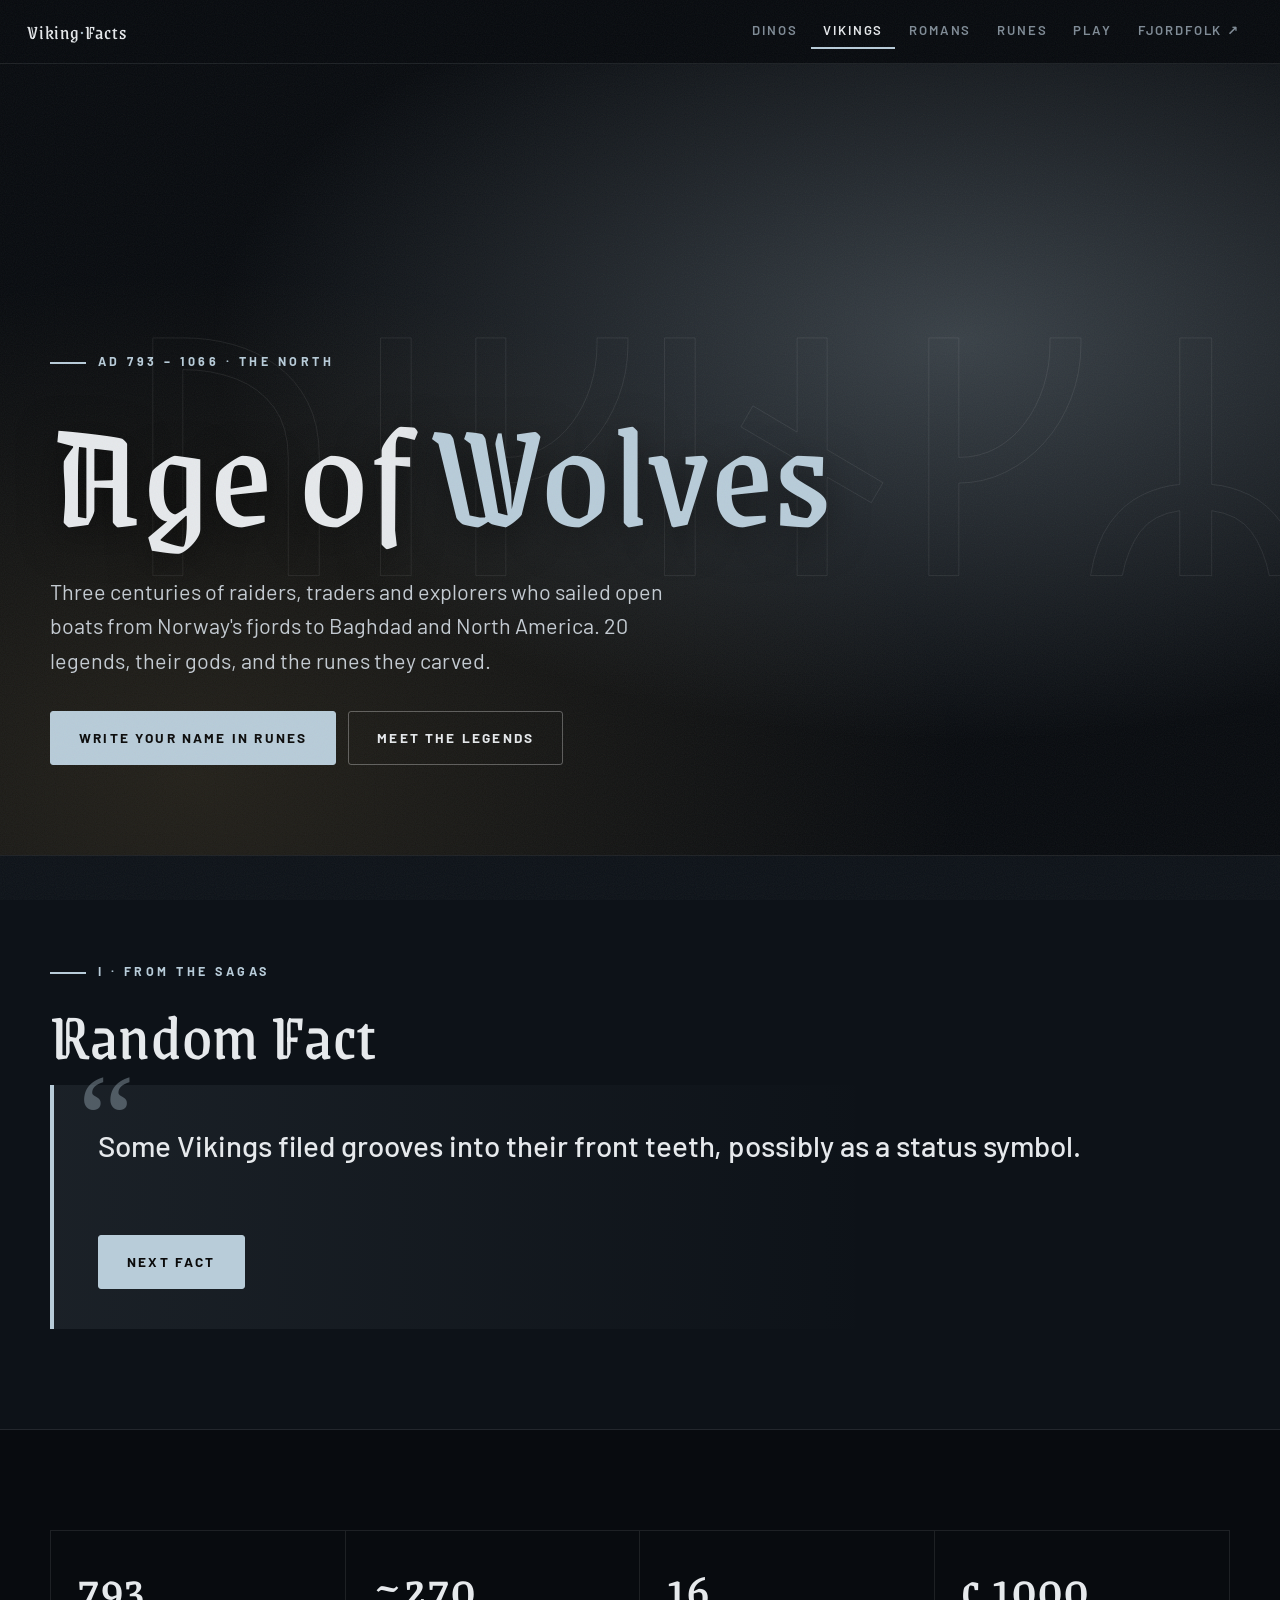
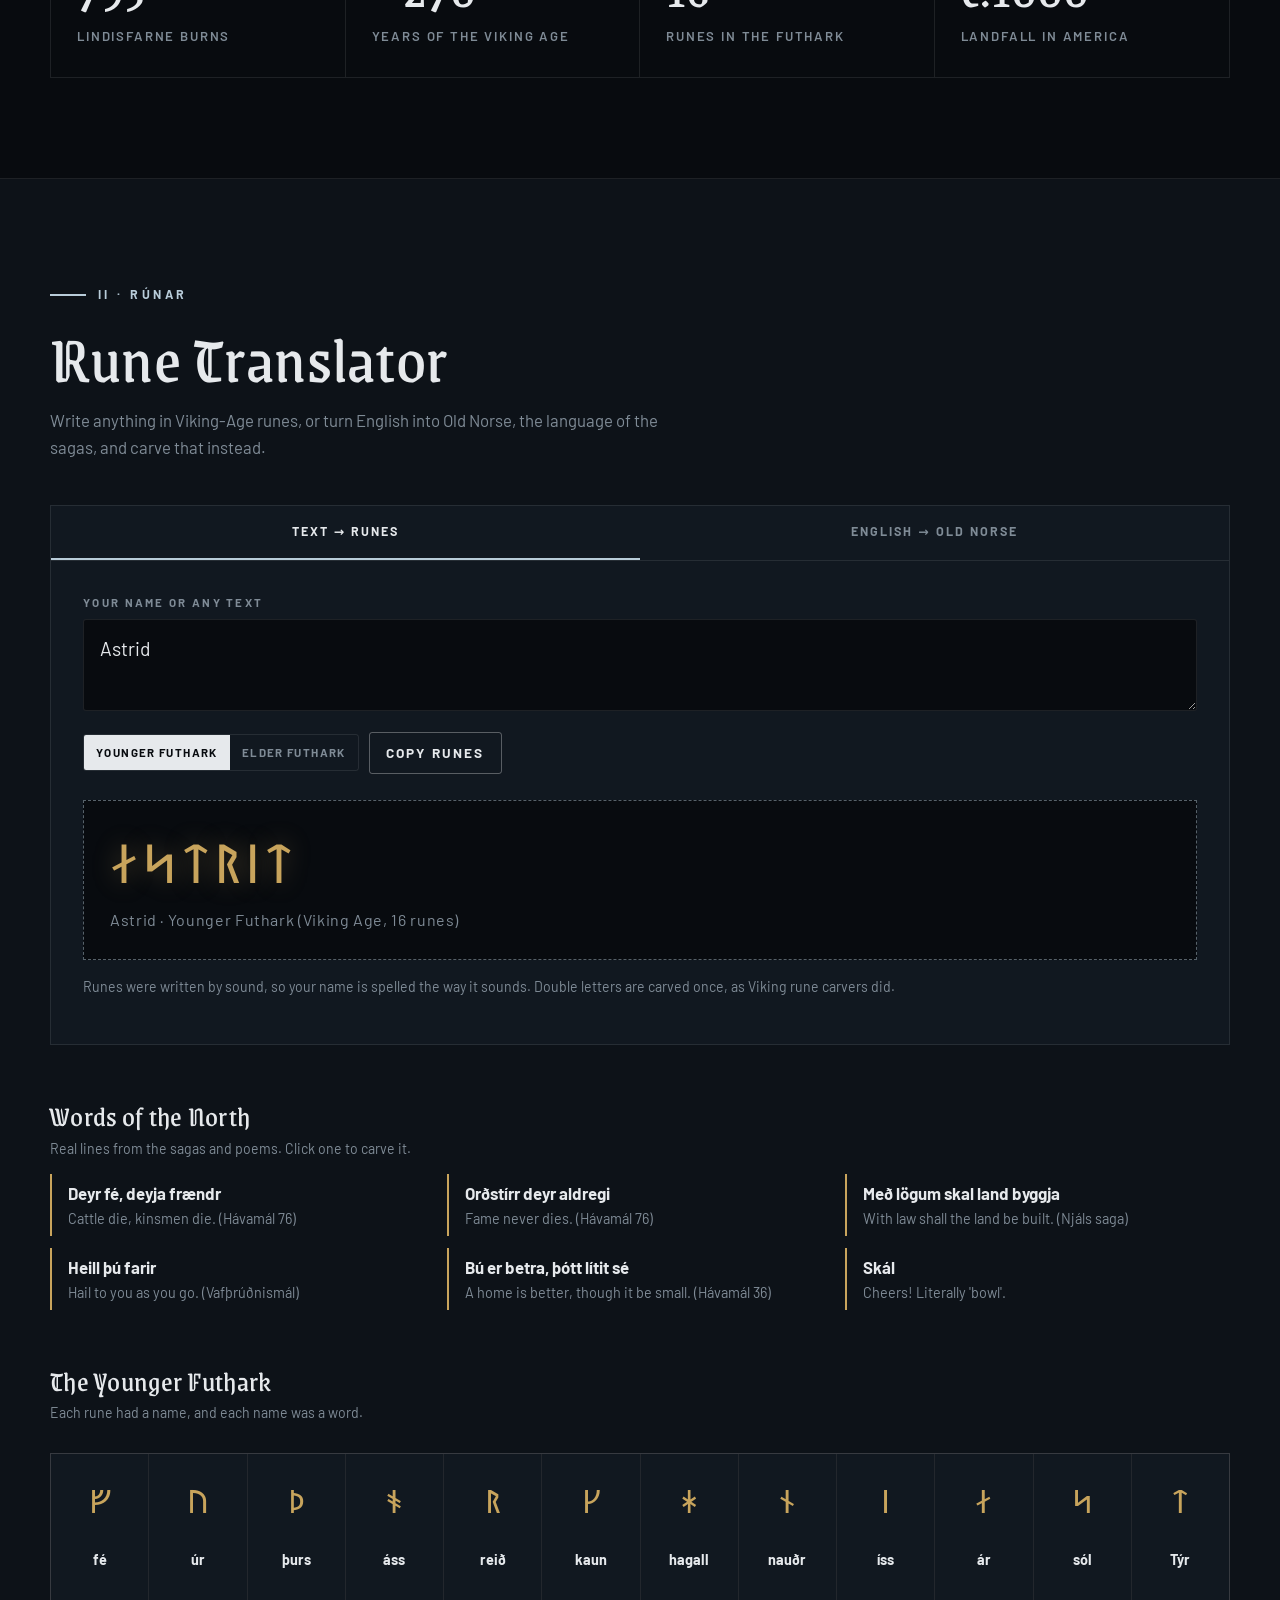
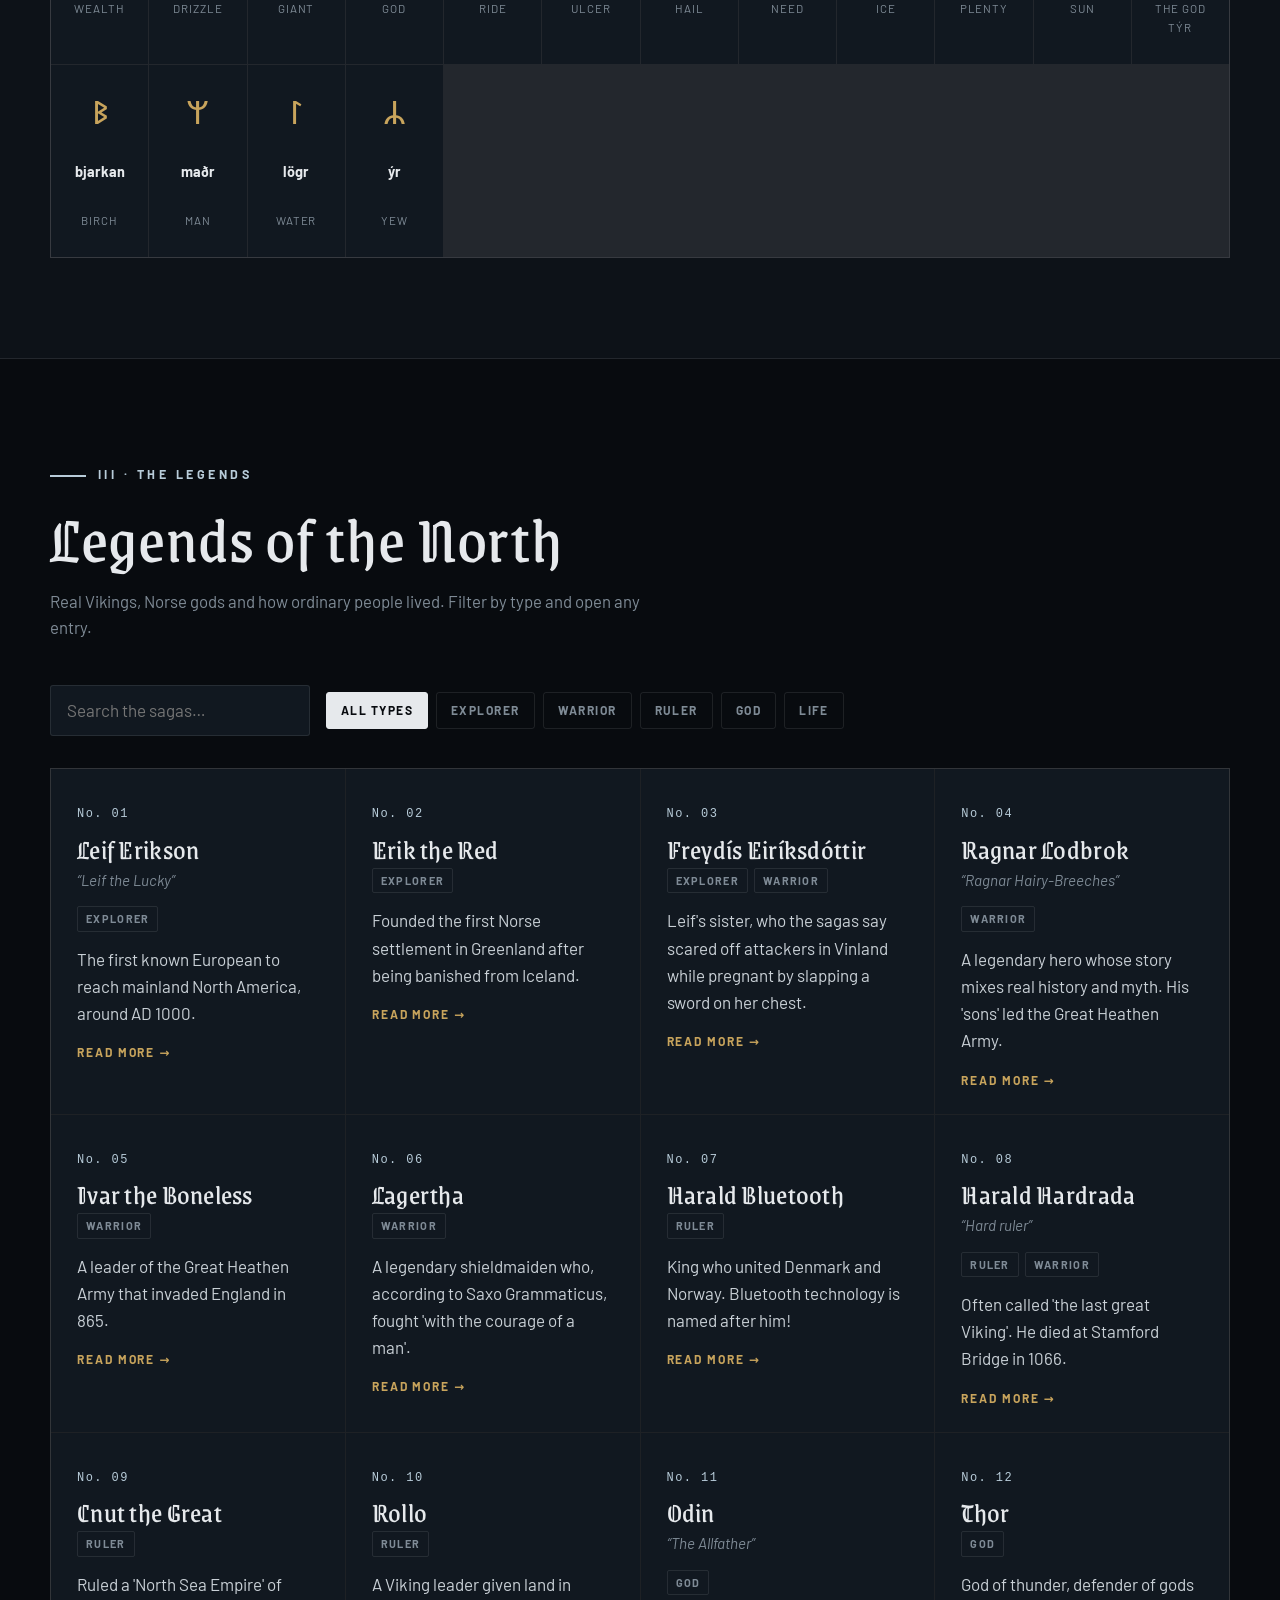
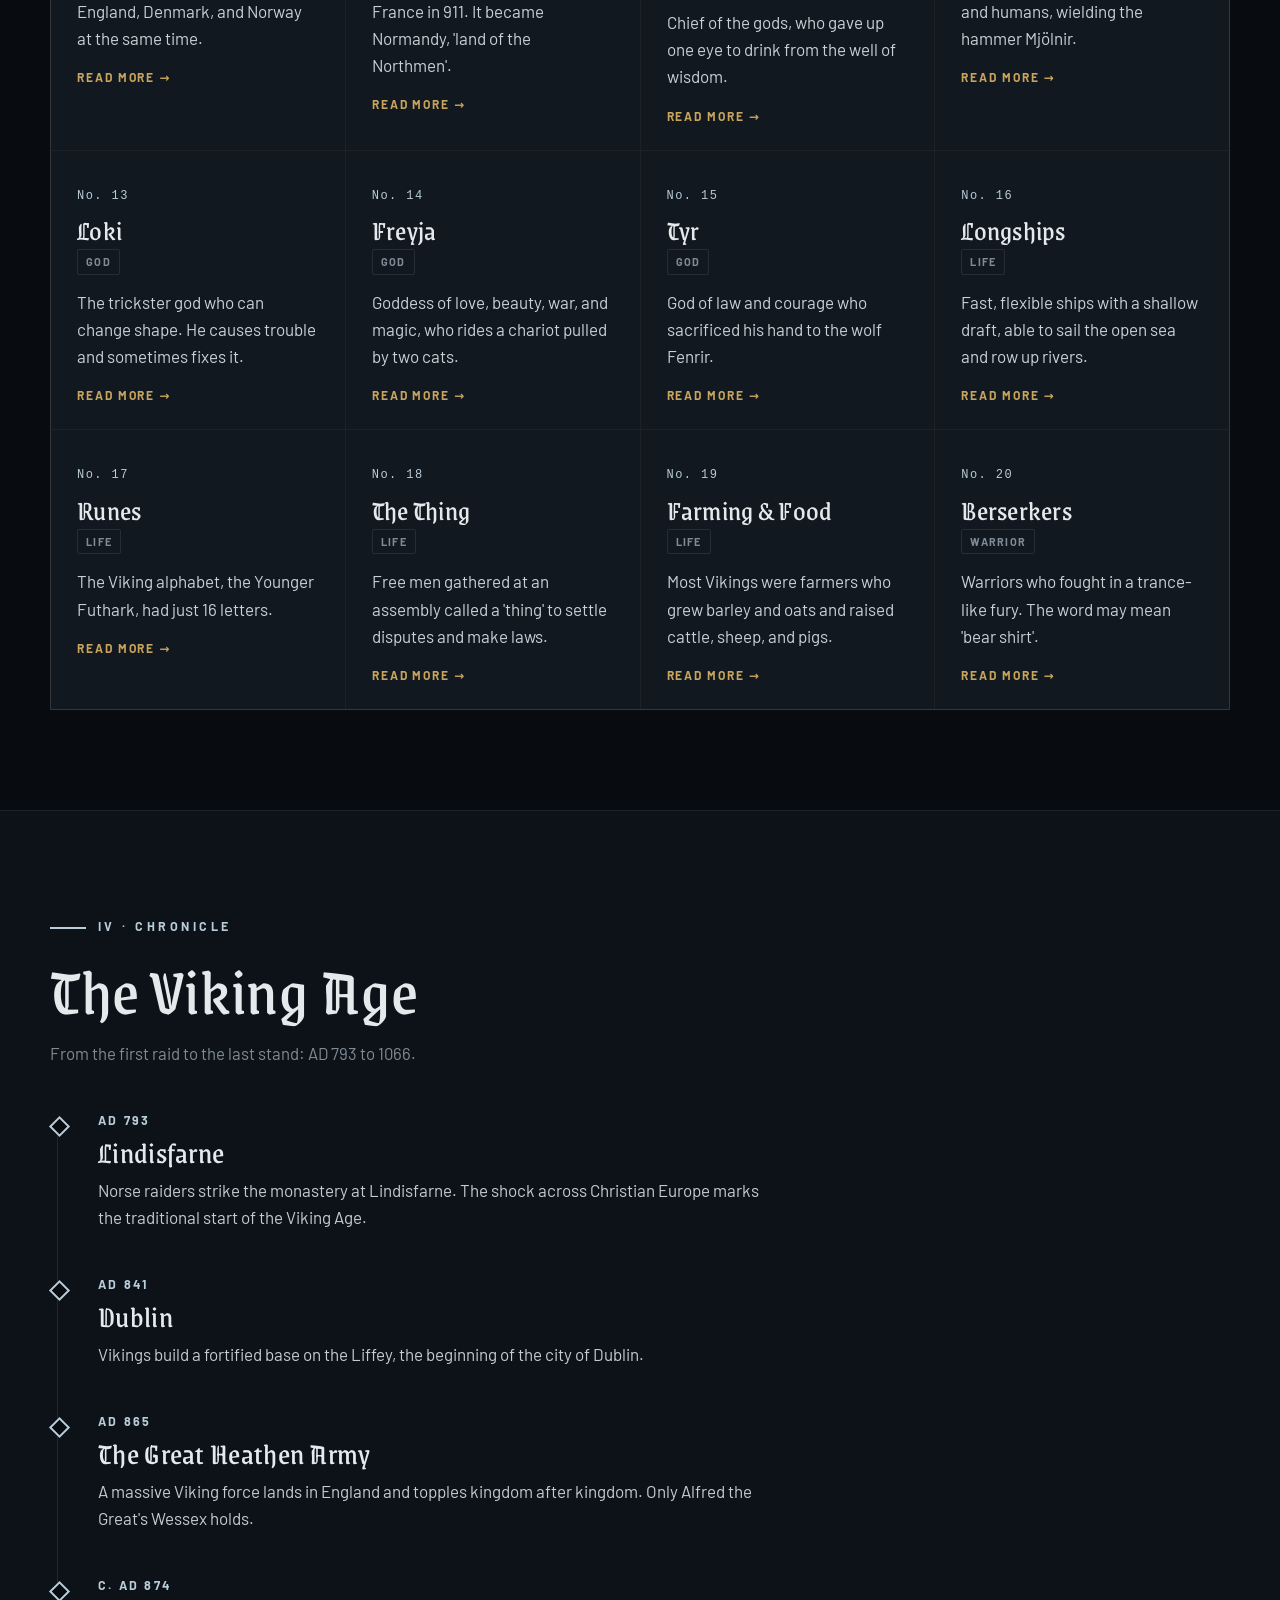
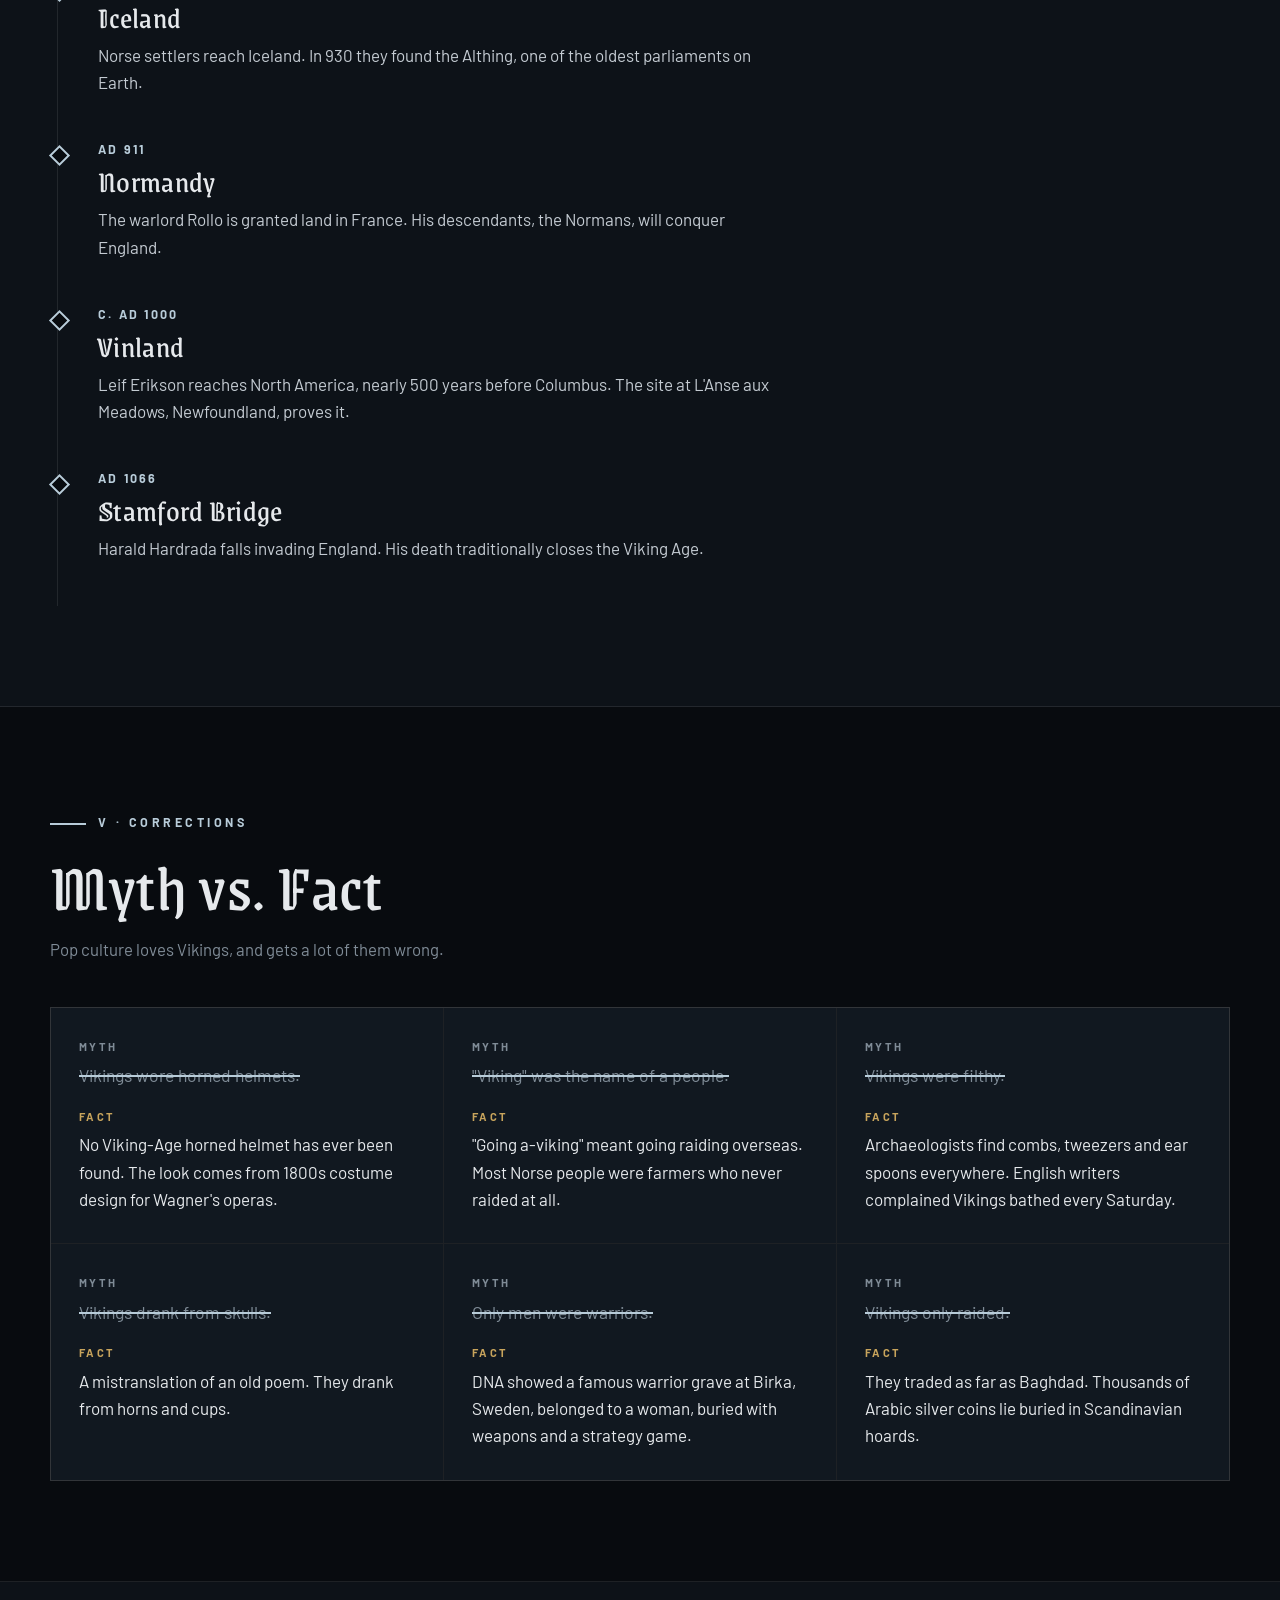
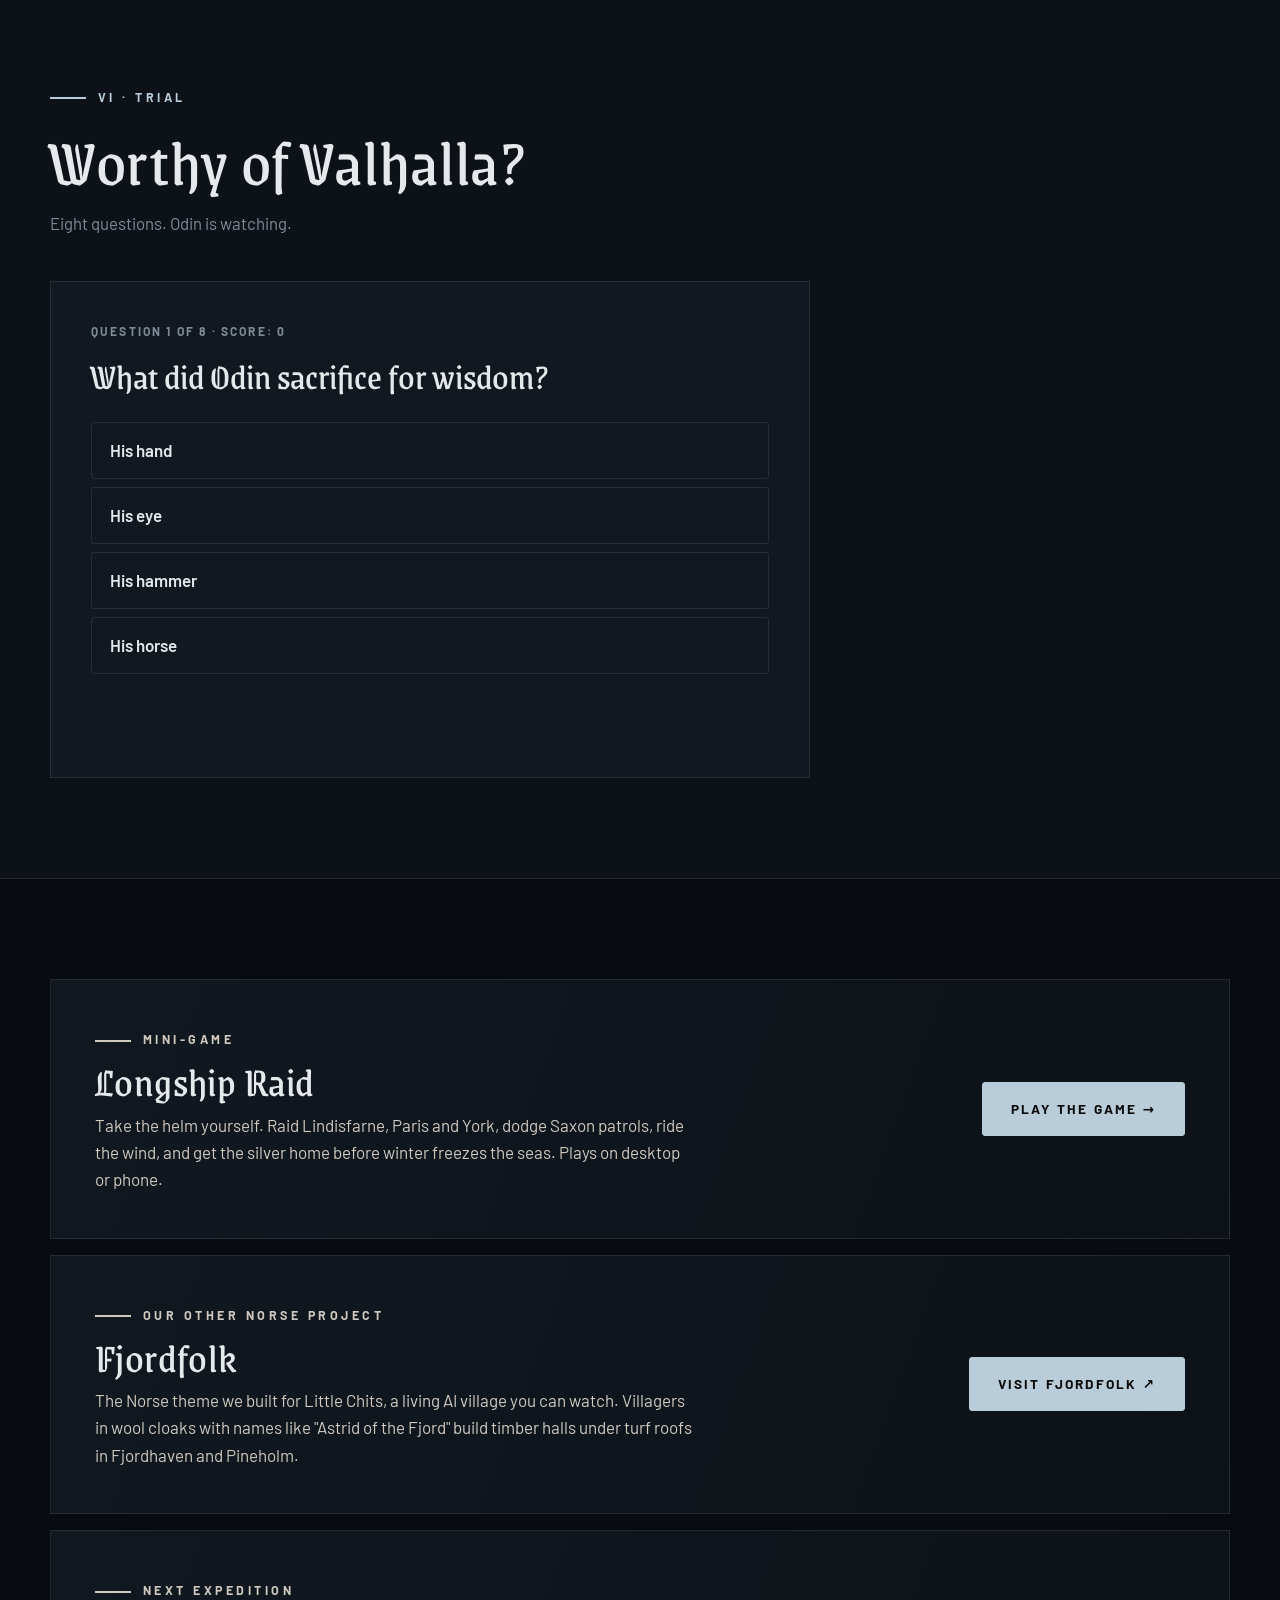
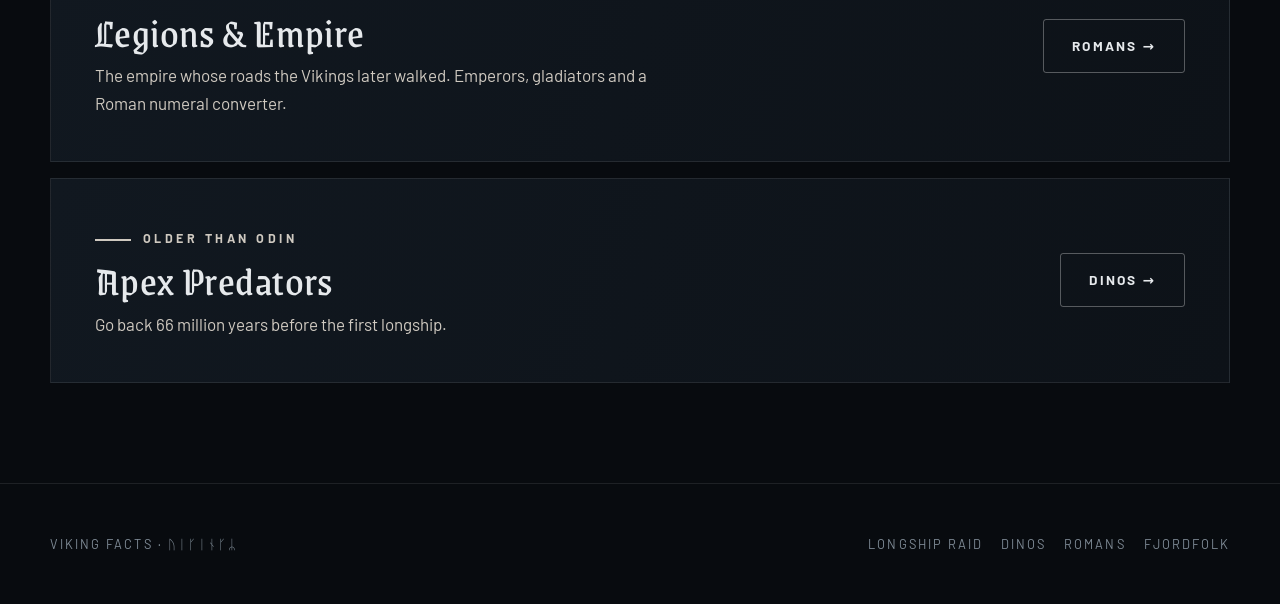
==== commit 83f2e0d9: "Merge Longship Raid into the restyle Co-Authored-By: Claude Opus 5.5 <noreply@anthropic.com> Claude-" ====
--- a/index.html
+++ b/index.html
@@ -22,6 +22,7 @@
       <a href="./" class="active">Vikings</a>
       <a href="https://poptartsmmmgood117-bit.github.io/roman-facts-site/">Romans</a>
       <a href="#runes">Runes</a>
+      <a href="raid/">Play</a>
       <a href="https://github.com/poptartsmmmgood117-bit/little-chits/blob/feat/norse-theme/docs/norse-theme.md" target="_blank" rel="noopener">Fjordfolk ↗</a>
     </div>
   </nav>
@@ -154,6 +155,14 @@
     <div class="wrap">
       <div class="promo reveal">
         <div>
+          <p class="kicker">Mini-game</p>
+          <h3>Longship Raid</h3>
+          <p>Take the helm yourself. Raid Lindisfarne, Paris and York, dodge Saxon patrols, ride the wind, and get the silver home before winter freezes the seas. Plays on desktop or phone.</p>
+        </div>
+        <a class="btn" href="raid/">Play the game →</a>
+      </div>
+      <div class="promo reveal">
+        <div>
           <p class="kicker">Our other Norse project</p>
           <h3>Fjordfolk</h3>
           <p>The Norse theme we built for Little Chits, a living AI village you can watch. Villagers in wool cloaks with names like "Astrid of the Fjord" build timber halls under turf roofs in Fjordhaven and Pineholm.</p>
@@ -182,7 +191,7 @@
   <footer>
     <div class="wrap">
       <span>Viking Facts · ᚢᛁᚴᛁᚾᚴᛦ</span>
-      <span><a href="https://poptartsmmmgood117-bit.github.io/dino-facts-site/">Dinos</a><a href="https://poptartsmmmgood117-bit.github.io/roman-facts-site/">Romans</a><a href="https://github.com/poptartsmmmgood117-bit/little-chits/blob/feat/norse-theme/docs/norse-theme.md" target="_blank" rel="noopener">Fjordfolk</a></span>
+      <span><a href="raid/">Longship Raid</a><a href="https://poptartsmmmgood117-bit.github.io/dino-facts-site/">Dinos</a><a href="https://poptartsmmmgood117-bit.github.io/roman-facts-site/">Romans</a><a href="https://github.com/poptartsmmmgood117-bit/little-chits/blob/feat/norse-theme/docs/norse-theme.md" target="_blank" rel="noopener">Fjordfolk</a></span>
     </div>
   </footer>
 
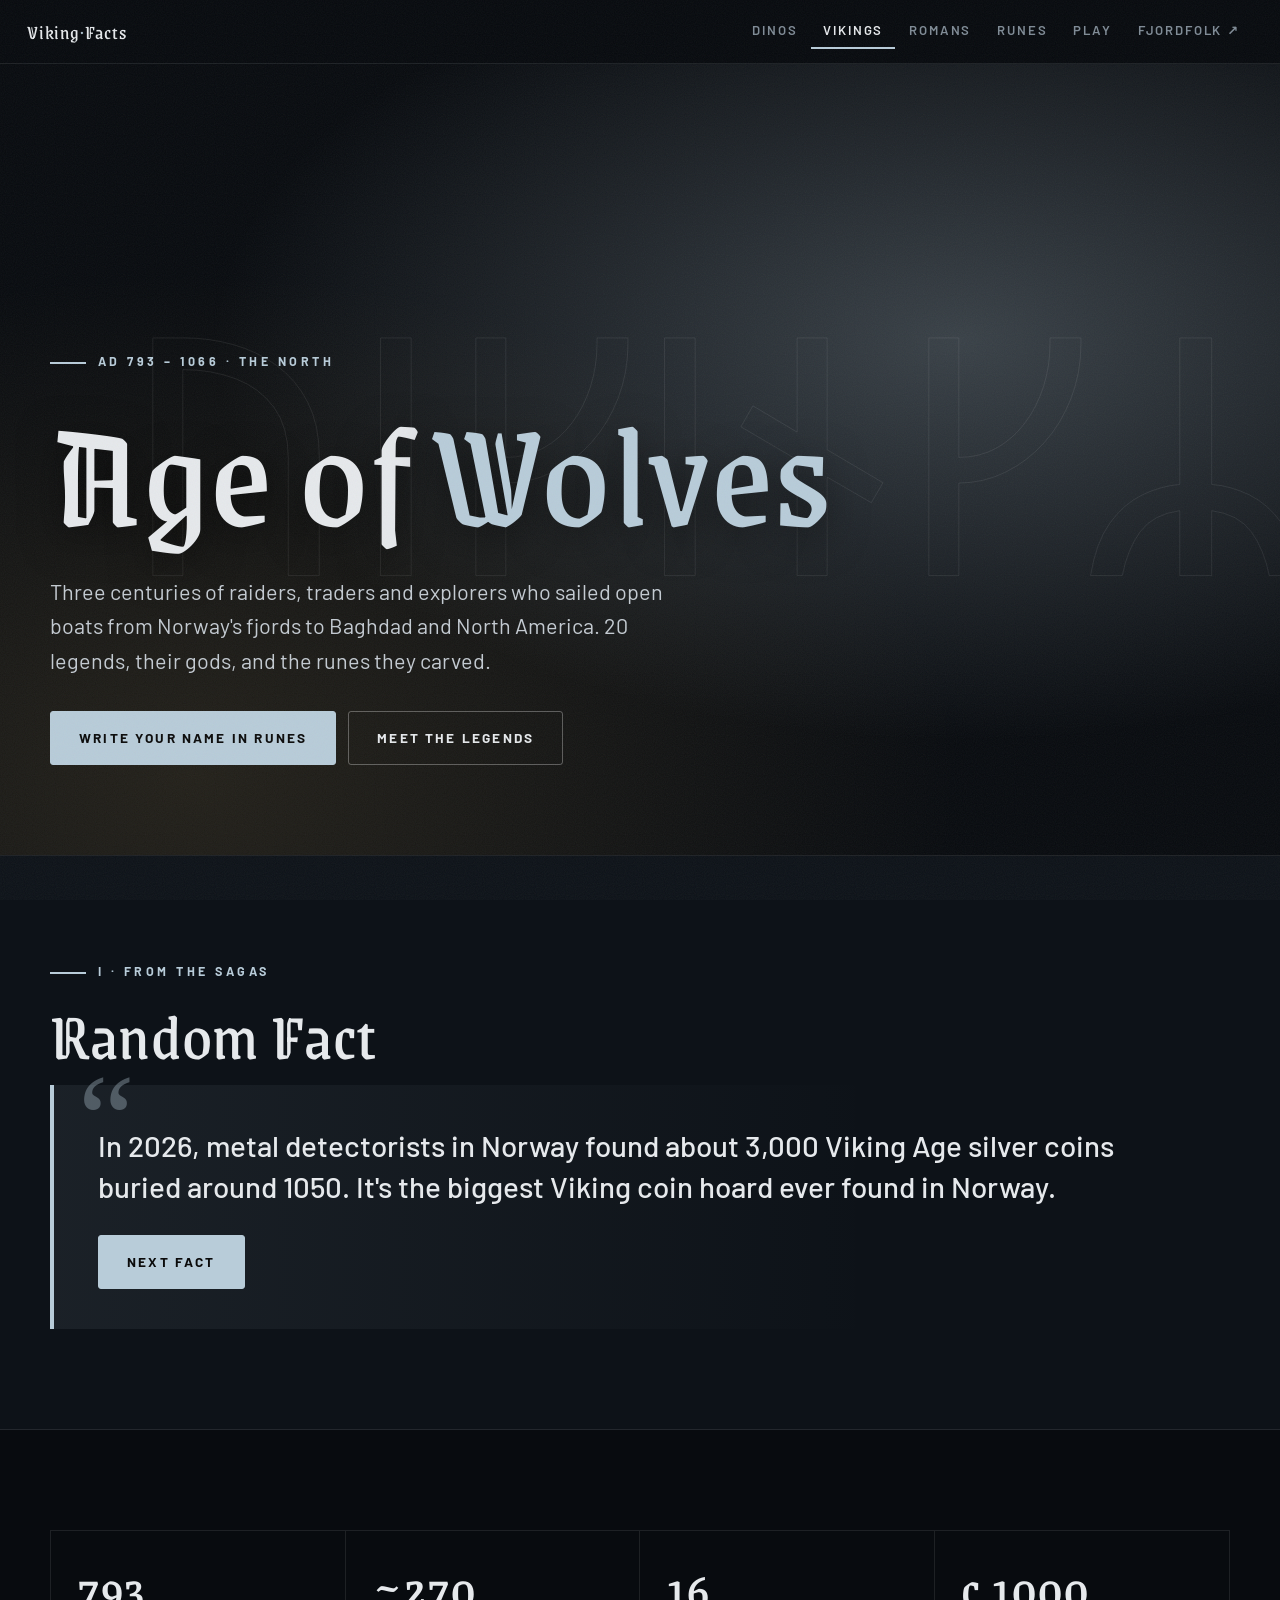
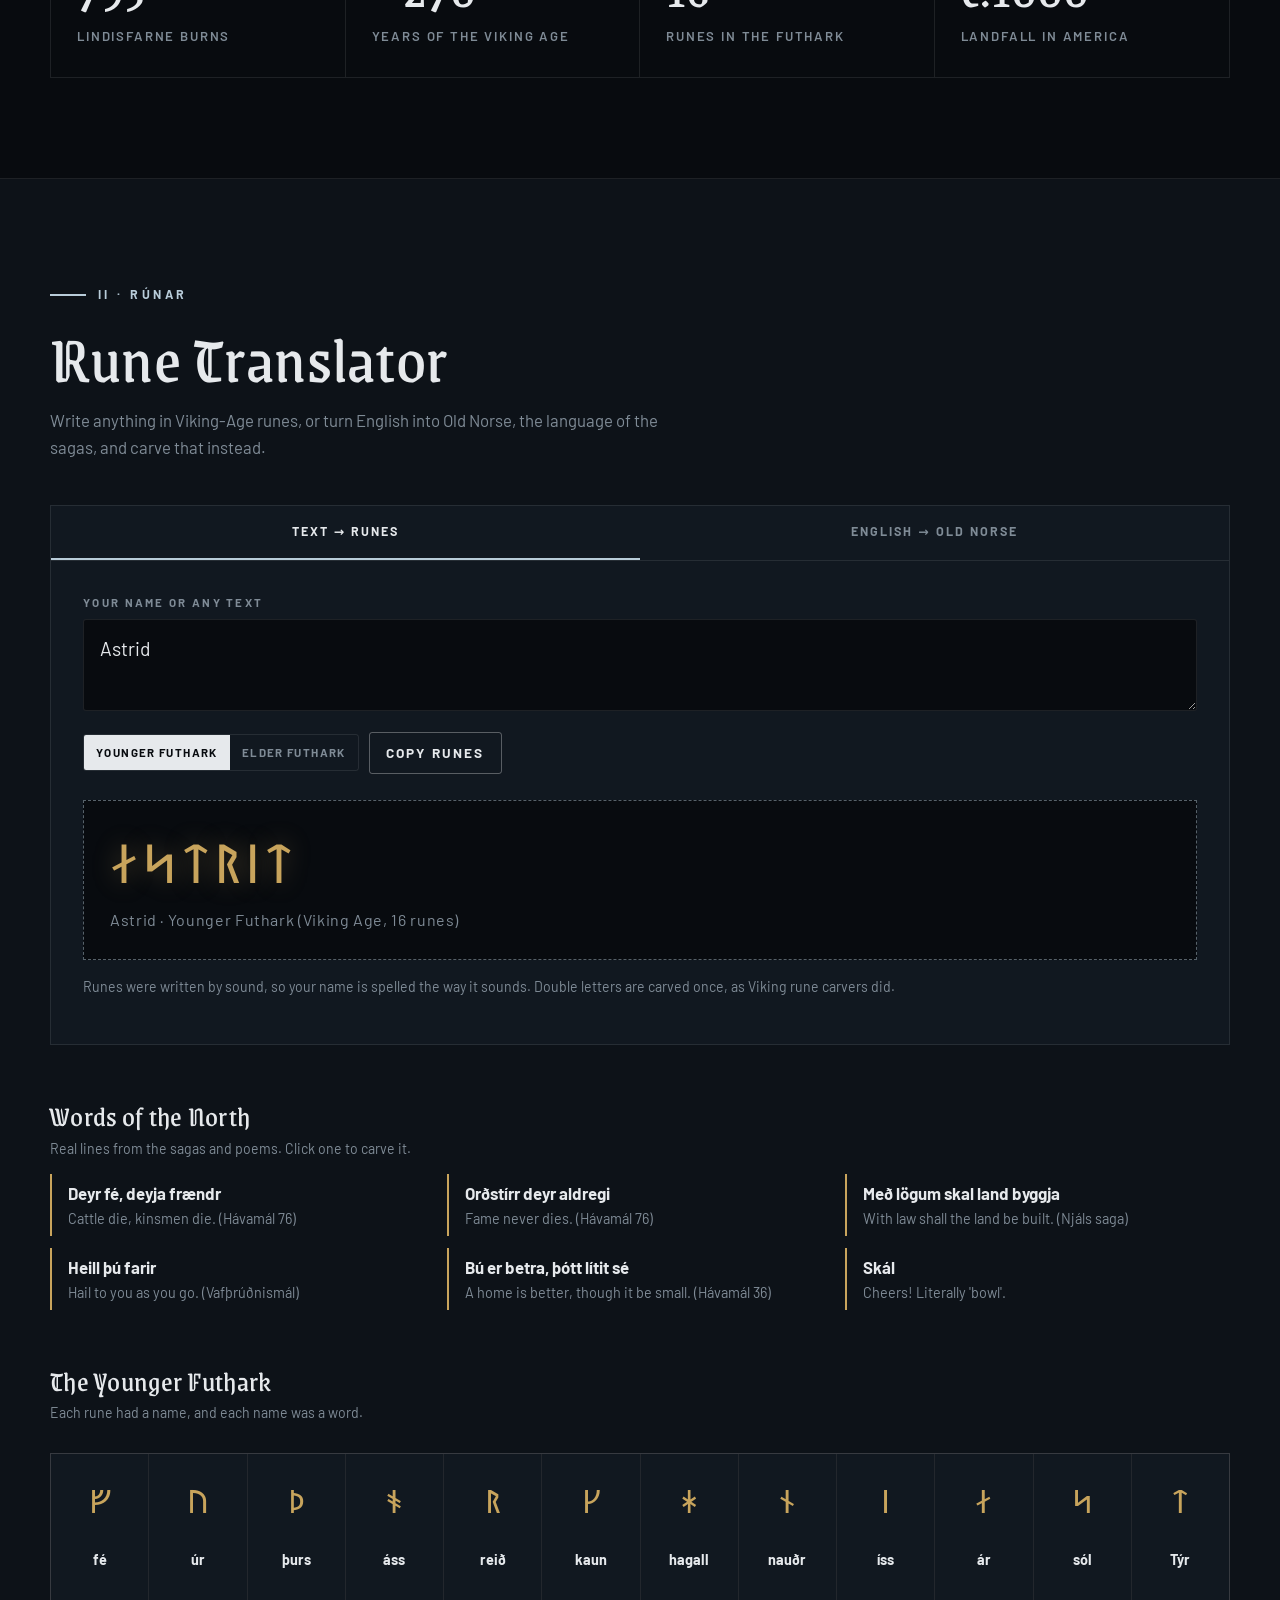
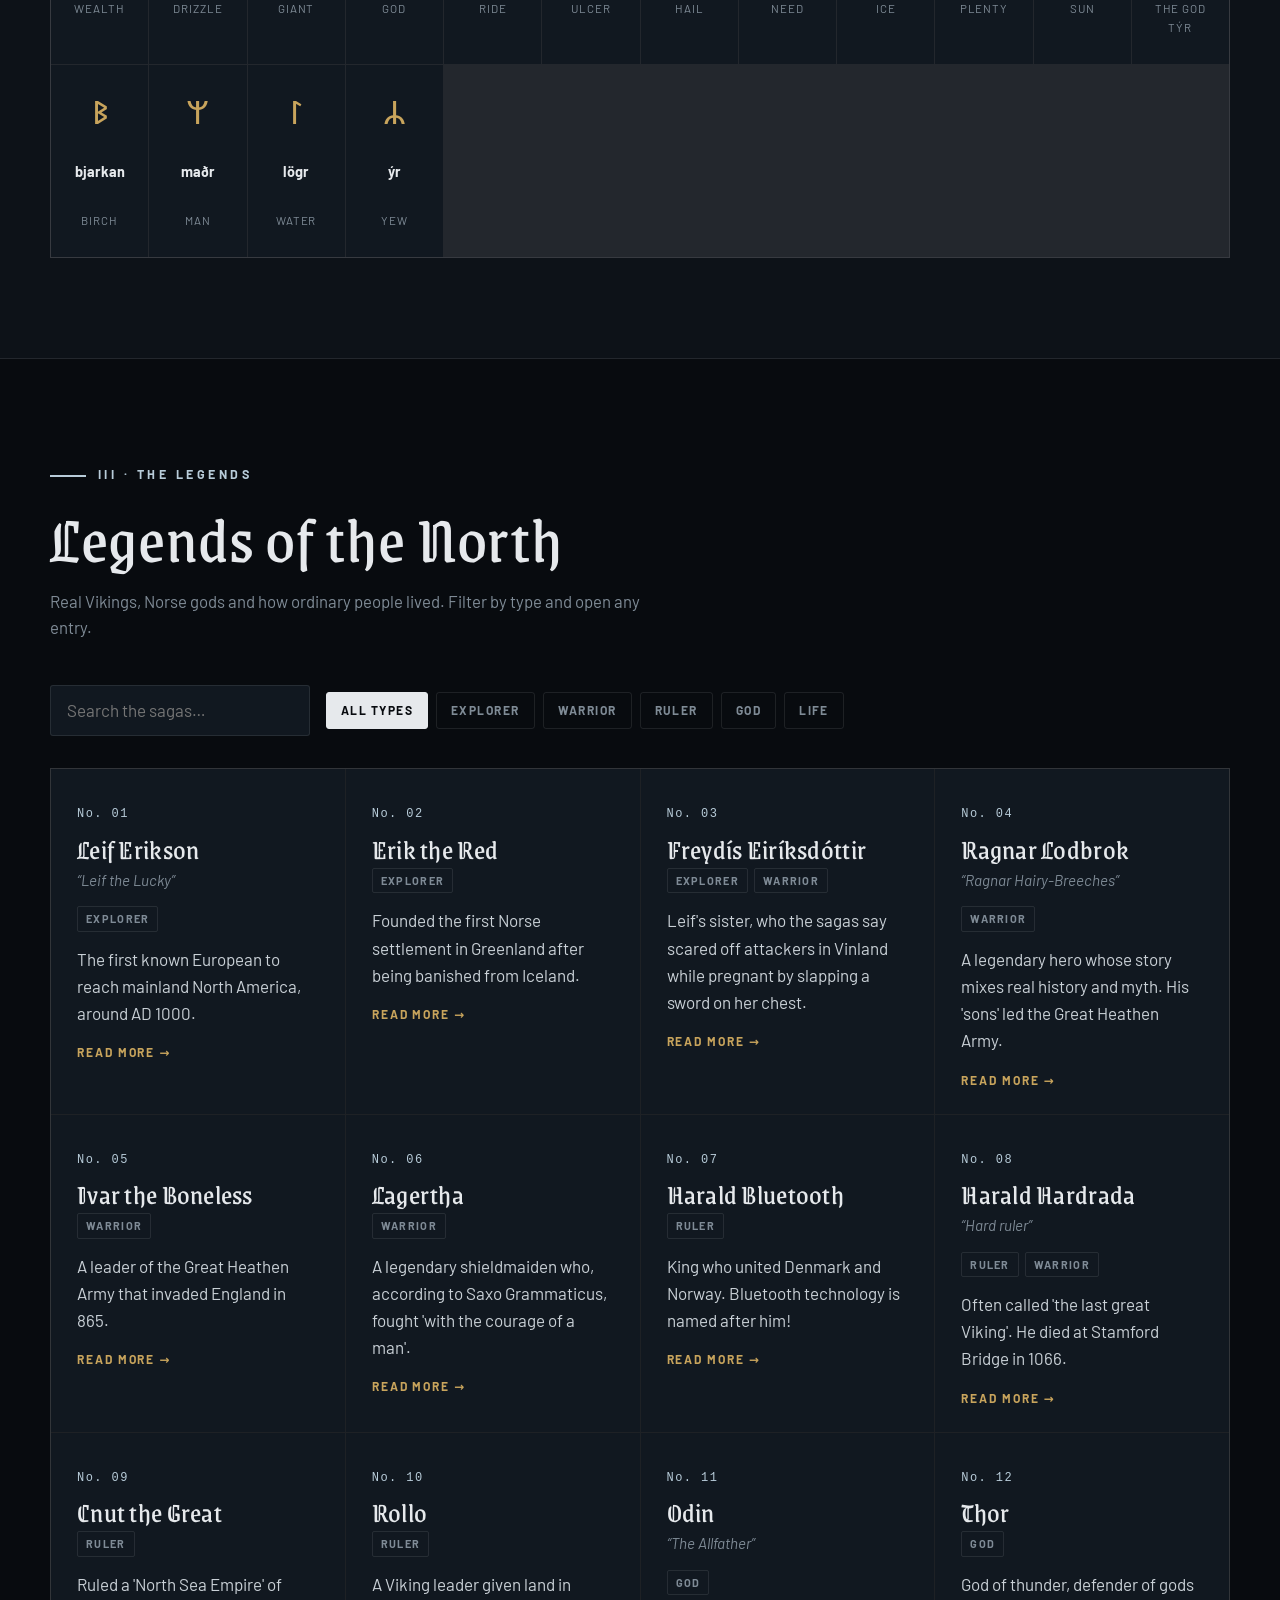
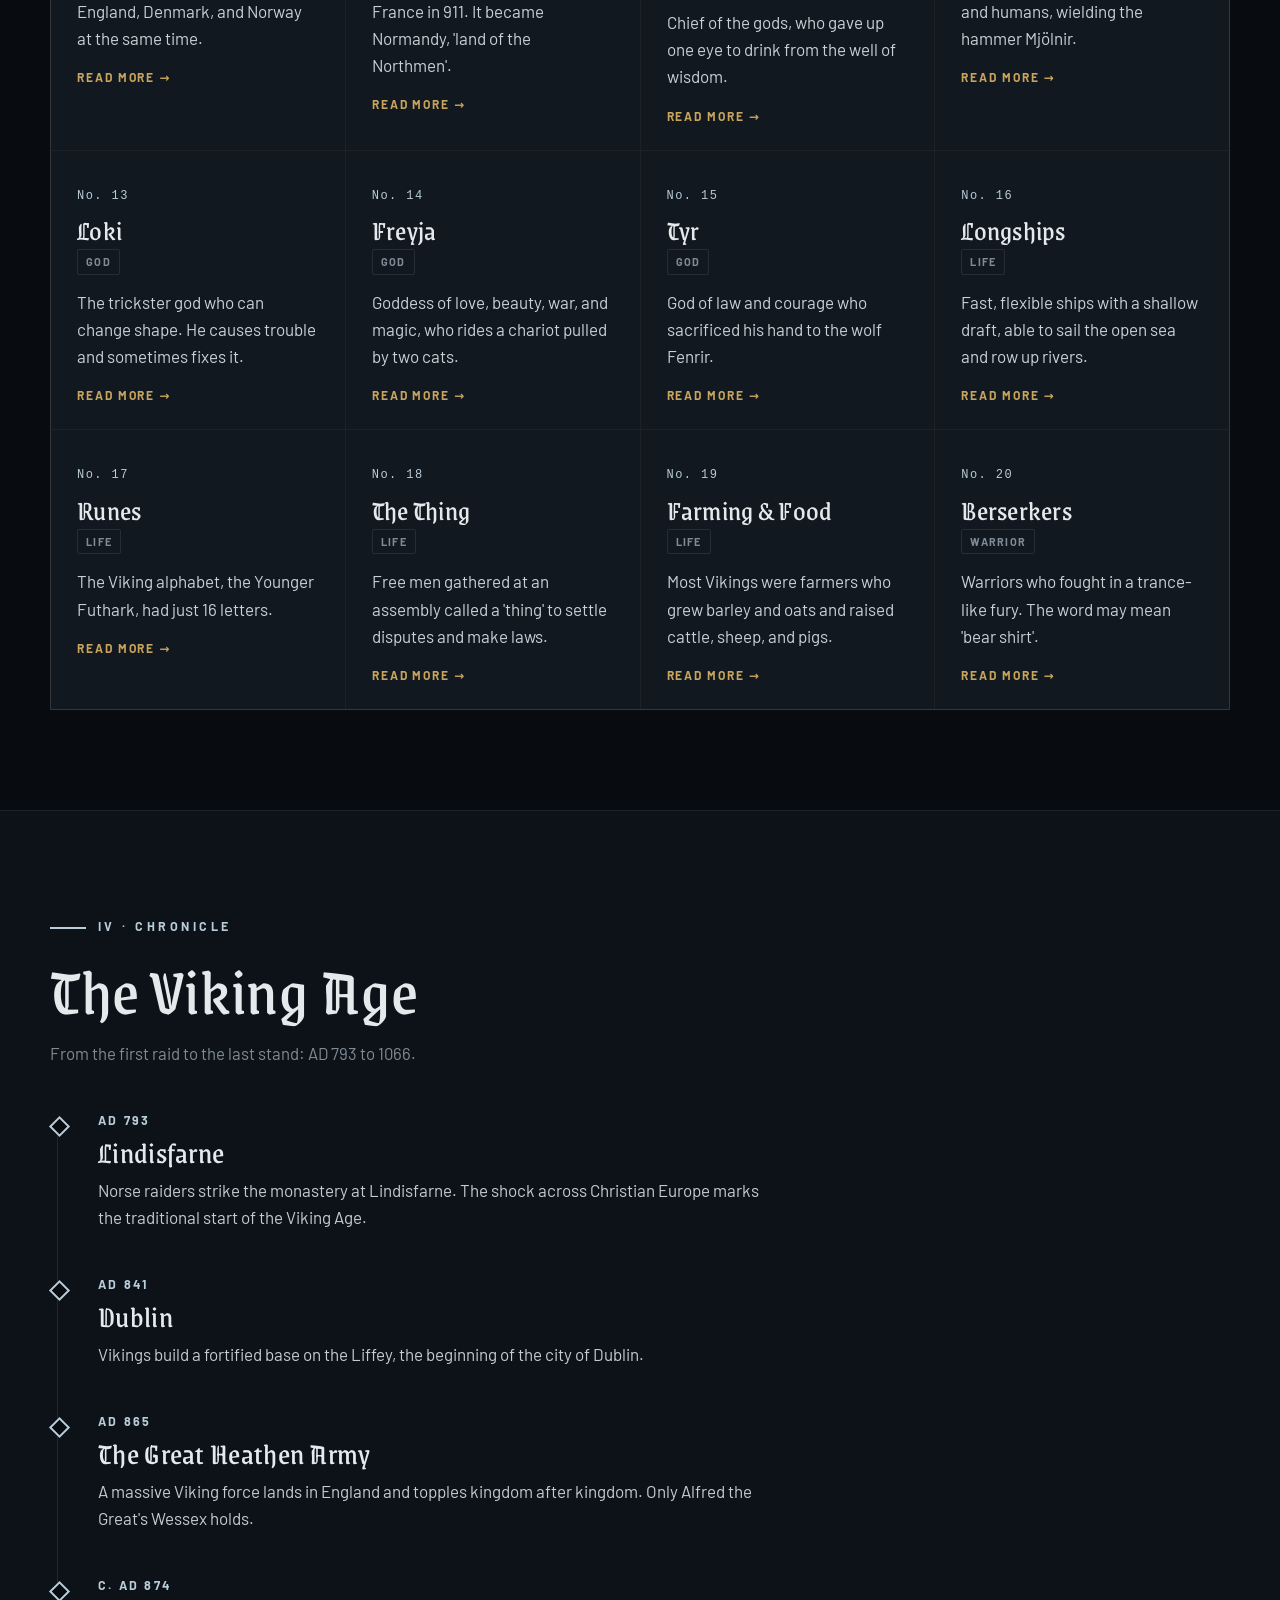
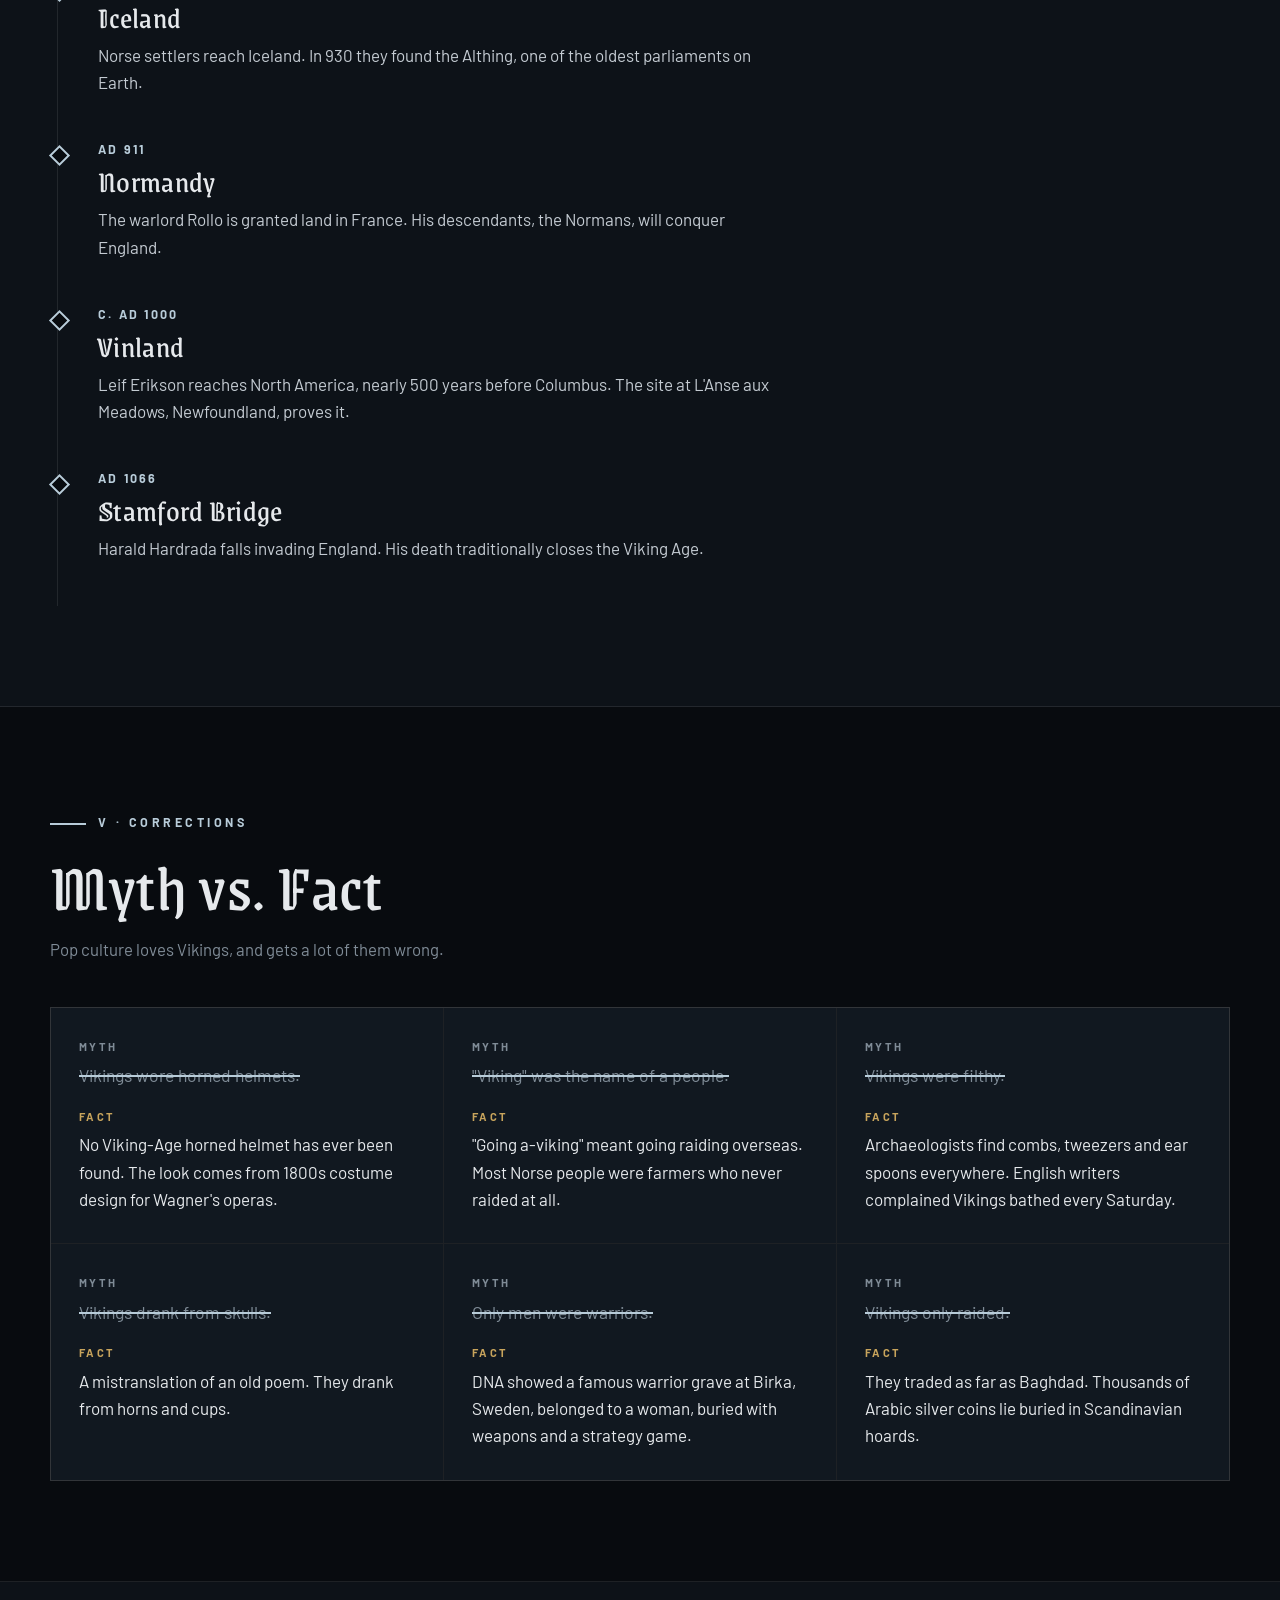
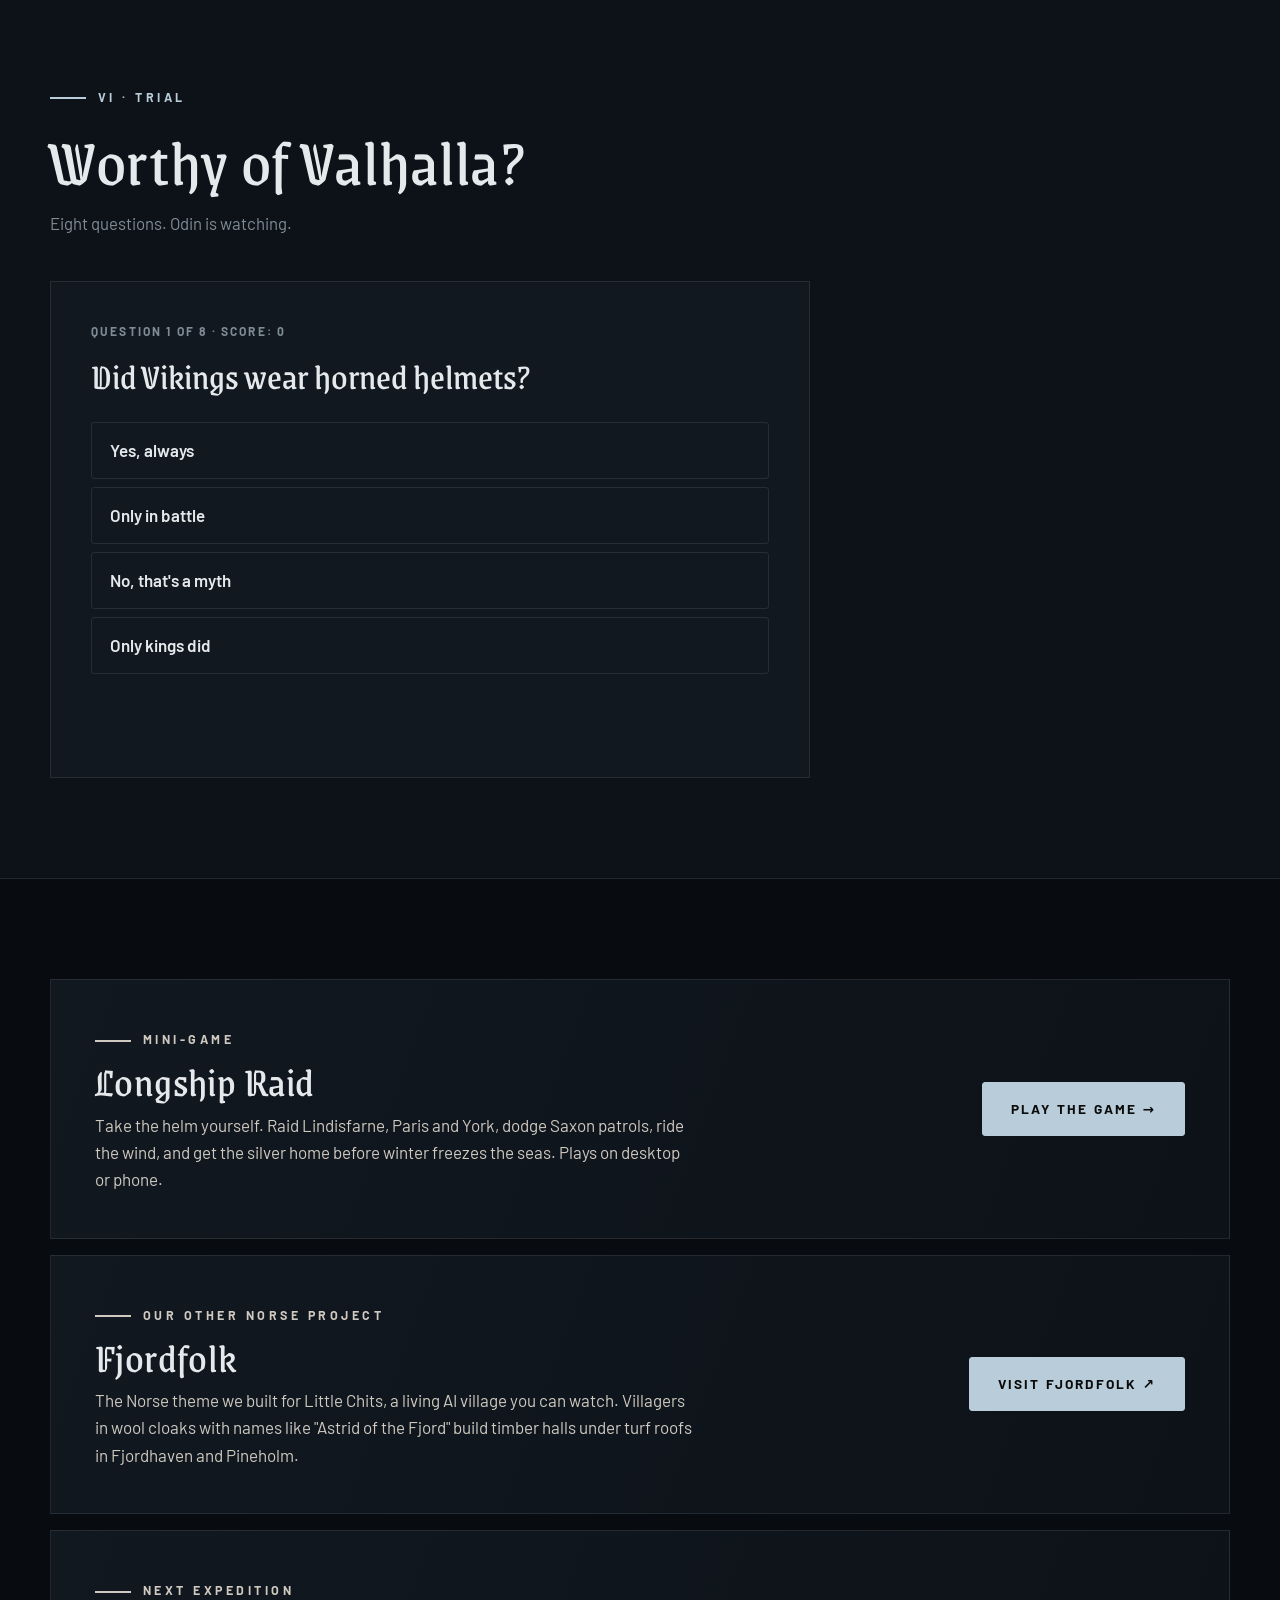
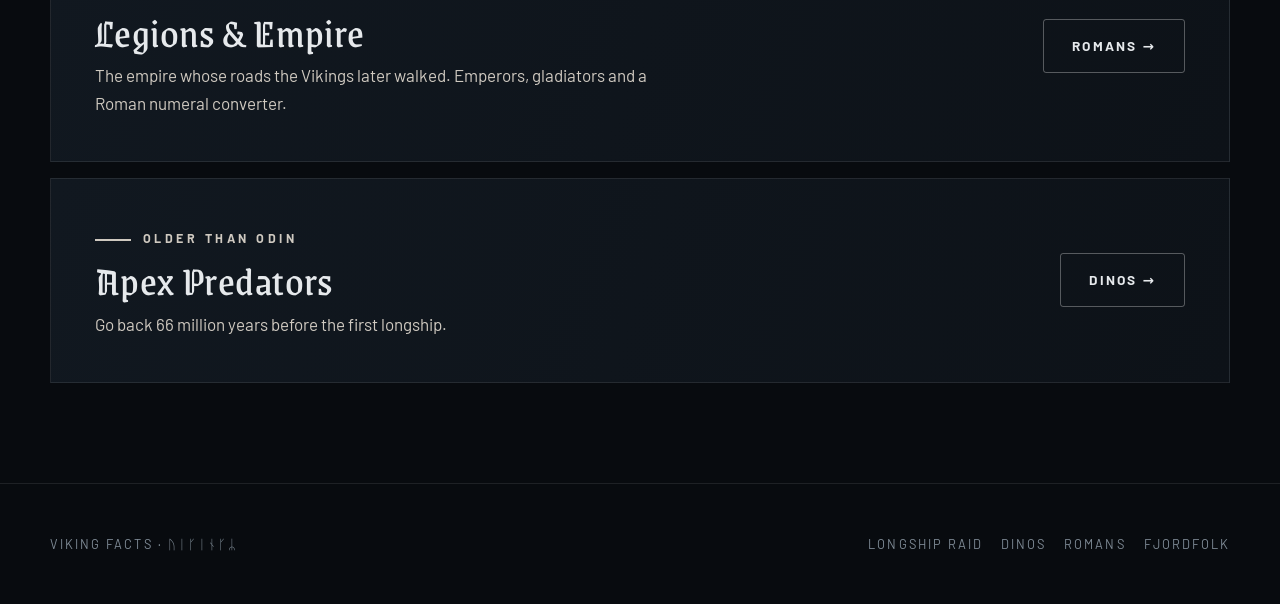
==== commit cd187028: "Add weekly fact: Norway's largest Viking coin hoard Co-Authored-By: Claude Opus 5.5 <noreply@anthrop" ====
--- a/index.html
+++ b/index.html
@@ -222,6 +222,7 @@
         "Vikings made skis and ice skates out of animal bones.",
         "The Oseberg ship burial, from 834, held two women along with a cart, sleds, and animals.",
         "Vikings bleached their hair and beards with a strong lye soap. Blonde was in.",
+        "In 2026, metal detectorists in Norway found about 3,000 Viking Age silver coins buried around 1050. It's the biggest Viking coin hoard ever found in Norway.",
       ],
       items: [
         { name: "Leif Erikson", icon: "🧭", tags: ["Explorer"], meaning: "Leif the Lucky",
